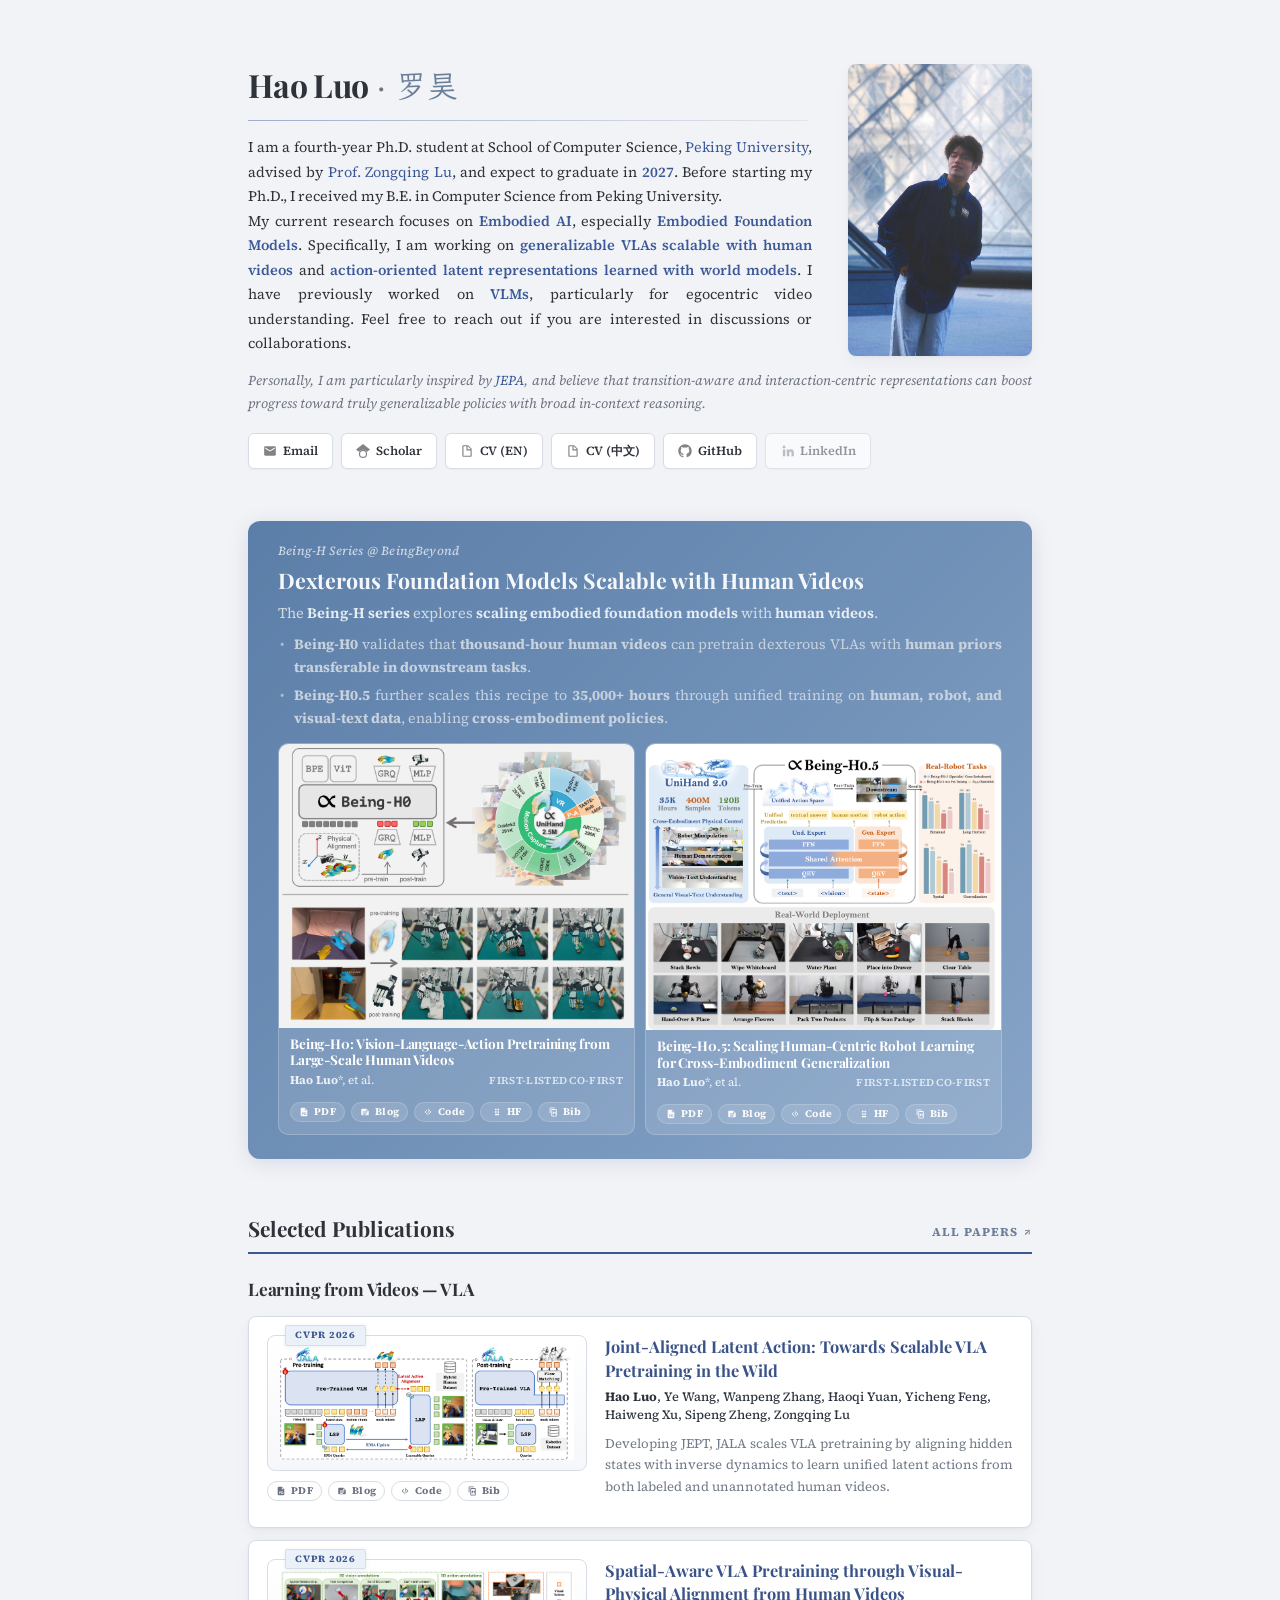
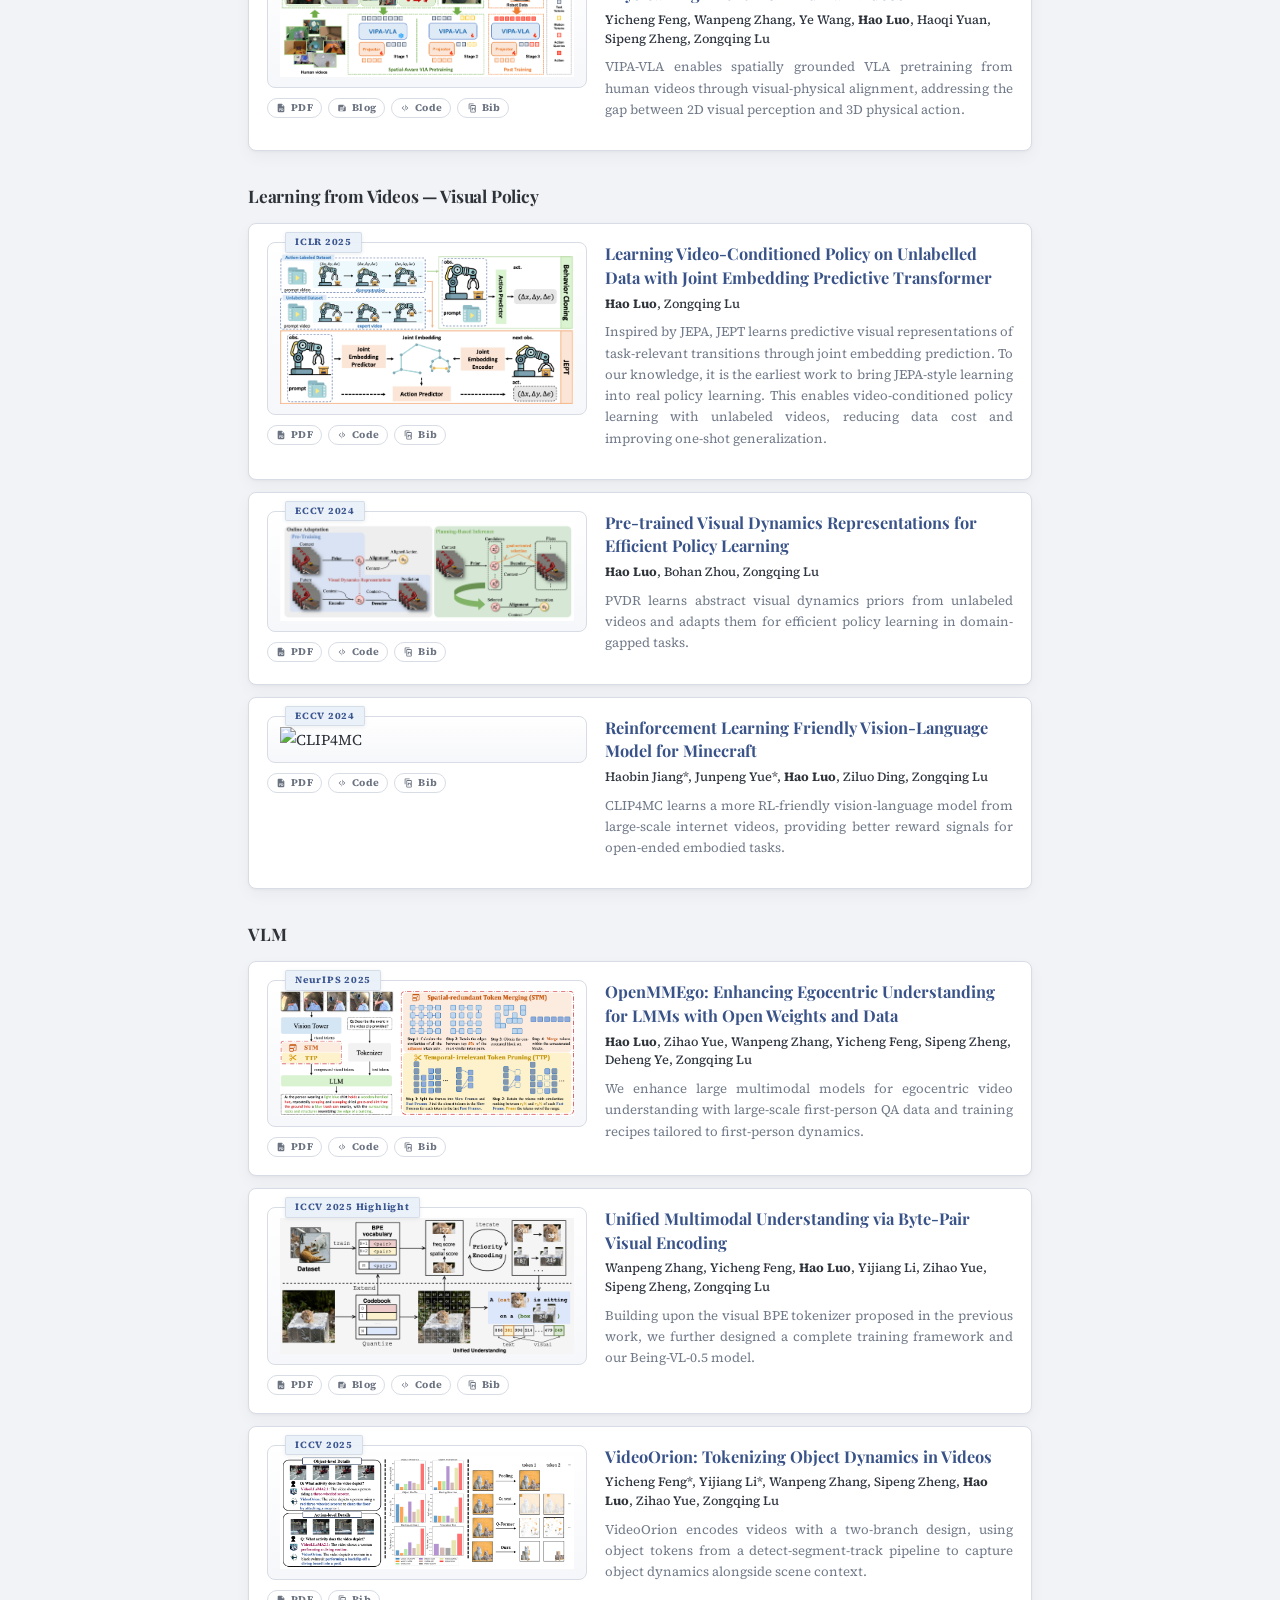
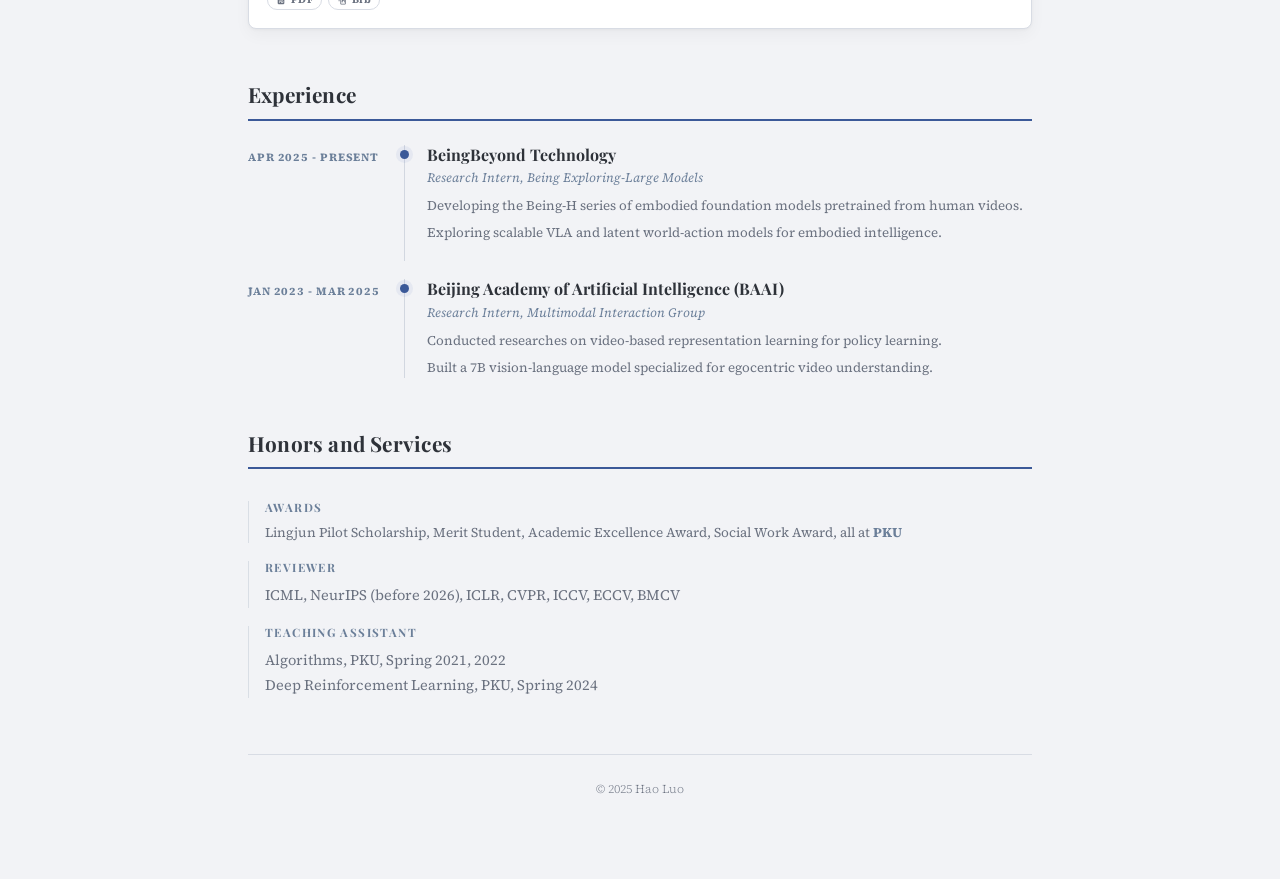
==== index.html @ 9b8d4522 "Update publication links and authorship" ====
<!DOCTYPE html>
<html lang="en">
<head>
  <meta charset="UTF-8">
  <meta name="viewport" content="width=device-width, initial-scale=1.0">
  <title>Hao Luo (罗昊)</title>
  <meta name="description" content="Hao Luo, Ph.D. student at Peking University. Research on VLA, world models, and embodied intelligence.">
  <link rel="icon" href="assets/favicon.svg" type="image/svg+xml">
  <link rel="preconnect" href="https://fonts.googleapis.com">
  <link rel="preconnect" href="https://fonts.gstatic.com" crossorigin>
  <link href="https://fonts.googleapis.com/css2?family=IBM+Plex+Sans:wght@500;600;700&family=LXGW+WenKai+TC:wght@400;700&family=Playfair+Display:ital,wght@0,400;0,600;0,700;1,400&family=Source+Serif+4:opsz,wght@8..60,400;8..60,500;8..60,600;8..60,700&display=swap" rel="stylesheet">
  <link rel="stylesheet" href="assets/style.css">
  <script src="assets/bibtex-manifest.js" defer></script>
  <script src="assets/site.js" defer></script>
</head>
<body>
<div class="container">

  <!-- ===== Profile ===== -->
  <header class="profile">
    <div class="profile-top">
      <div class="profile-info">
        <h1>Hao Luo <span class="name-divider">·</span> <span class="name-zh">罗昊</span></h1>
        <div class="profile-rule" aria-hidden="true"></div>
        <p class="profile-bio profile-bio--lead">
          I am a fourth-year Ph.D. student at School of Computer Science, 
          <a href="https://www.pku.edu.cn/">Peking University</a>, advised by
          <a href="https://z0ngqing.github.io/">Prof. Zongqing Lu</a>, and expect to graduate in <strong>2027</strong>.
          Before starting my Ph.D., I received my B.E. in Computer Science from Peking University.
        </p>
        <p class="profile-bio profile-bio--lead">
          My current research focuses on <strong>Embodied AI</strong>, especially <strong>Embodied Foundation Models</strong>.
          Specifically, I am working on <strong> generalizable VLAs scalable with human videos</strong> and 
          <strong>action-oriented latent representations learned with world models</strong>. 
          I have previously worked on <strong>VLMs</strong>, particularly for egocentric video understanding.
          Feel free to reach out if you are interested in discussions or collaborations.
        </p>
      </div>
      <div class="profile-photo-frame">
        <img class="profile-photo" src="assets/figs/photo.jpg" alt="Hao Luo">
      </div>
    </div>
    <p class="profile-bio profile-bio--secondary">
      <em>Personally, I am particularly inspired by <a href="https://openreview.net/pdf?id=BZ5a1r-kVsf" target="_blank" rel="noreferrer">JEPA</a>, and believe that transition-aware and interaction-centric representations can boost progress toward truly generalizable policies with broad in-context reasoning.</em>
    </p>
    <div class="profile-links">
      <a href="mailto:lh2000@pku.edu.cn">
        <svg xmlns="http://www.w3.org/2000/svg" viewBox="0 0 24 24"><path d="M20 4H4c-1.1 0-2 .9-2 2v12c0 1.1.9 2 2 2h16c1.1 0 2-.9 2-2V6c0-1.1-.9-2-2-2zm0 4-8 5-8-5V6l8 5 8-5v2z"/></svg>
        Email
      </a>
      <a href="https://scholar.google.com/citations?user=TwuNaTYAAAAJ&hl=en">
        <svg xmlns="http://www.w3.org/2000/svg" viewBox="0 0 24 24"><path d="M12 24a7 7 0 1 1 0-14 7 7 0 0 1 0 14zm0-12a5 5 0 1 0 0 10 5 5 0 0 0 0-10z"/><path d="M12 0 0 9.5l4.838 3.94A8 8 0 0 1 12 10a8 8 0 0 1 7.162 3.44L24 9.5z"/></svg>
        Scholar
      </a>
      <a href="assets/resume/cv-en.pdf" target="_blank" rel="noreferrer">
        <svg xmlns="http://www.w3.org/2000/svg" viewBox="0 0 24 24"><path d="M14 2H6c-1.1 0-2 .9-2 2v16c0 1.1.9 2 2 2h12c1.1 0 2-.9 2-2V8l-6-6zm-1 7V3.5L18.5 9H13zM6 20V4h5v7h7v9H6z"/></svg>
        CV (EN)
      </a>
      <a href="assets/resume/cv-zh.pdf" target="_blank" rel="noreferrer">
        <svg xmlns="http://www.w3.org/2000/svg" viewBox="0 0 24 24"><path d="M14 2H6c-1.1 0-2 .9-2 2v16c0 1.1.9 2 2 2h12c1.1 0 2-.9 2-2V8l-6-6zm-1 7V3.5L18.5 9H13zM6 20V4h5v7h7v9H6z"/></svg>
        CV (中文)
      </a>
      <a href="https://github.com/Lightet" target="_blank" rel="noreferrer">
        <svg xmlns="http://www.w3.org/2000/svg" viewBox="0 0 24 24"><path d="M12 .5C5.65.5.5 5.65.5 12A11.5 11.5 0 0 0 8.36 22.9c.58.11.79-.25.79-.56v-2.18c-3.2.7-3.88-1.36-3.88-1.36-.52-1.33-1.28-1.68-1.28-1.68-1.05-.72.08-.71.08-.71 1.15.08 1.76 1.19 1.76 1.19 1.03 1.75 2.69 1.25 3.35.95.1-.74.4-1.25.72-1.54-2.55-.29-5.24-1.27-5.24-5.67 0-1.25.45-2.28 1.18-3.08-.12-.29-.51-1.46.11-3.04 0 0 .97-.31 3.19 1.18A11.1 11.1 0 0 1 12 5.98c.98 0 1.97.13 2.89.38 2.22-1.49 3.19-1.18 3.19-1.18.62 1.58.23 2.75.11 3.04.73.8 1.18 1.83 1.18 3.08 0 4.41-2.69 5.38-5.26 5.66.41.35.78 1.04.78 2.1v3.11c0 .31.21.67.8.56A11.5 11.5 0 0 0 23.5 12C23.5 5.65 18.35.5 12 .5Z"/></svg>
        GitHub
      </a>
      <span class="profile-link-placeholder" aria-disabled="true">
        <svg xmlns="http://www.w3.org/2000/svg" viewBox="0 0 24 24"><path d="M6.94 7.5A2.44 2.44 0 0 1 4.5 5.06 2.44 2.44 0 0 1 6.94 2.62a2.44 2.44 0 0 1 2.43 2.44A2.44 2.44 0 0 1 6.94 7.5M4.94 9.38h4V21h-4zm6.31 0h3.83v1.59h.05c.53-1 1.84-2.05 3.79-2.05 4.05 0 4.8 2.67 4.8 6.14V21h-4v-5.23c0-1.25-.02-2.86-1.74-2.86-1.74 0-2 1.36-2 2.77V21h-4z"/></svg>
        LinkedIn
      </span>
    </div>
  </header>

  <!-- ===== Being-H Series — Hero Banner ===== -->
  <section class="hero-banner">
    <span class="hero-label">Being-H Series @ <a class="hero-label-link" href="https://research.beingbeyond.com/" target="_blank" rel="noreferrer">BeingBeyond</a></span>
    <h2 class="hero-title">Dexterous Foundation Models Scalable with Human Videos</h2>
    <div class="hero-summary-block">
      <p class="hero-summary">
        The <strong>Being-H series</strong> explores <strong>scaling embodied foundation models</strong> with <strong>human videos</strong>.
      </p>
      <ul class="hero-summary-list">
        <li class="hero-summary-item"><strong>Being-H0</strong> validates that <strong>thousand-hour human videos</strong> can pretrain dexterous VLAs with <strong>human priors transferable in downstream tasks</strong>.</li>
        <li class="hero-summary-item"><strong>Being-H0.5</strong> further scales this recipe to <strong>35,000+ hours</strong> through unified training on <strong>human, robot, and visual-text data</strong>, enabling <strong>cross-embodiment policies</strong>.</li>
      </ul>
    </div>
    <div class="hero-papers">
      <article class="hero-paper">
        <img class="hero-paper-img" src="assets/figs/Being-H0.png" alt="Being-H0">
        <div class="hero-paper-body">
          <p class="hero-paper-name">Being-H0: Vision-Language-Action Pretraining from Large-Scale Human Videos</p>
          <div class="hero-paper-line">
            <p class="hero-paper-authors"><strong class="me">Hao Luo</strong>*, et al.</p>
            <p class="hero-paper-meta">First-Listed Co-First</p>
          </div>
        </div>
        <div class="paper-resource-row">
          <a class="paper-resource" href="https://arxiv.org/pdf/2507.15597" target="_blank" rel="noreferrer">PDF</a>
          <a class="paper-resource" href="https://research.beingbeyond.com/being-h0" target="_blank" rel="noreferrer">Blog</a>
          <a class="paper-resource" href="https://github.com/BeingBeyond/Being-H0" target="_blank" rel="noreferrer">Code</a>
          <a class="paper-resource" href="https://huggingface.co/collections/BeingBeyond/being-h0" target="_blank" rel="noreferrer">HF</a>
          <button class="paper-resource paper-resource--copy" type="button" data-bibtex-file="assets/bibtex/being-h0.bib">Bib</button>
        </div>
      </article>
      <article class="hero-paper">
        <img class="hero-paper-img" src="assets/figs/Being-H0_5.png" alt="Being-H0.5">
        <div class="hero-paper-body">
          <p class="hero-paper-name">Being-H0.5: Scaling Human-Centric Robot Learning for Cross-Embodiment Generalization</p>
          <div class="hero-paper-line">
            <p class="hero-paper-authors"><strong class="me">Hao Luo</strong>*, et al.</p>
            <p class="hero-paper-meta">First-Listed Co-First</p>
          </div>
        </div>
        <div class="paper-resource-row">
          <a class="paper-resource" href="https://arxiv.org/pdf/2601.12993" target="_blank" rel="noreferrer">PDF</a>
          <a class="paper-resource" href="https://research.beingbeyond.com/being-h05" target="_blank" rel="noreferrer">Blog</a>
          <a class="paper-resource" href="https://github.com/BeingBeyond/Being-H" target="_blank" rel="noreferrer">Code</a>
          <a class="paper-resource" href="https://huggingface.co/collections/BeingBeyond/being-h05" target="_blank" rel="noreferrer">HF</a>
          <button class="paper-resource paper-resource--copy" type="button" data-bibtex-file="assets/bibtex/being-h0-5.bib">Bib</button>
        </div>
      </article>
    </div>
  </section>

  <!-- ===== Selected Publications ===== -->
  <section id="selected-works">
    <div class="section-head">
      <h2 class="section-title">Selected Publications</h2>
      <a class="section-link" href="all-works.html">All Papers</a>
    </div>

    <div class="works-theme">
      <p class="works-theme-label">Learning from Videos &mdash; VLA</p>
      <div class="paper-stack">
          <article class="paper-card">
            <div class="paper-card-media">
              <span class="pub-venue highlight">CVPR 2026</span>
              <img class="paper-card-thumb" src="assets/figs/JALA.png" alt="JALA">
        <div class="paper-resource-row">
          <a class="paper-resource" href="https://arxiv.org/pdf/2602.21736" target="_blank" rel="noreferrer">PDF</a>
          <a class="paper-resource" href="https://research.beingbeyond.com/jala" target="_blank" rel="noreferrer">Blog</a>
          <a class="paper-resource" href="https://github.com/BeingBeyond/JALA" target="_blank" rel="noreferrer">Code</a>
          <button class="paper-resource paper-resource--copy" type="button" data-bibtex-file="assets/bibtex/jala.bib">Bib</button>
        </div>
      </div>
      <div class="paper-card-body">
        <p class="work-title">Joint-Aligned Latent Action: Towards Scalable VLA Pretraining in the Wild</p>
              <p class="work-authors"><strong class="me">Hao Luo</strong>, Ye Wang, Wanpeng Zhang, Haoqi Yuan, Yicheng Feng, Haiweng Xu, Sipeng Zheng, Zongqing Lu</p>
              <div class="work-desc">
                Developing JEPT, JALA scales VLA pretraining by aligning hidden states with inverse dynamics to learn unified latent actions from both labeled and unannotated human videos.
              </div>
            </div>
          </article>
          <article class="paper-card">
            <div class="paper-card-media">
              <span class="pub-venue highlight">CVPR 2026</span>
              <img class="paper-card-thumb" src="assets/figs/VIPA.png" alt="Spatial-Aware VLA">
              <div class="paper-resource-row">
                <a class="paper-resource" href="https://arxiv.org/pdf/2512.13080" target="_blank" rel="noreferrer">PDF</a>
                <a class="paper-resource" href="https://research.beingbeyond.com/vipa-vla" target="_blank" rel="noreferrer">Blog</a>
                <a class="paper-resource" href="https://github.com/BeingBeyond/VIPA-VLA" target="_blank" rel="noreferrer">Code</a>
                <button class="paper-resource paper-resource--copy" type="button" data-bibtex-file="assets/bibtex/spatial-aware-vla.bib">Bib</button>
              </div>
            </div>
            <div class="paper-card-body">
              <p class="work-title">Spatial-Aware VLA Pretraining through Visual-Physical Alignment from Human Videos</p>
              <p class="work-authors">Yicheng Feng, Wanpeng Zhang, Ye Wang, <strong class="me">Hao Luo</strong>, Haoqi Yuan, Sipeng Zheng, Zongqing Lu</p>
              <div class="work-desc">
                VIPA-VLA enables spatially grounded VLA pretraining from human videos through visual-physical alignment, addressing the gap between 2D visual perception and 3D physical action.
              </div>
            </div>
          </article>
      </div>
    </div>

    <div class="works-theme">
      <p class="works-theme-label">Learning from Videos &mdash; Visual Policy</p>
      <div class="paper-stack">
          <article class="paper-card">
            <div class="paper-card-media">
              <span class="pub-venue highlight">ICLR 2025</span>
              <img class="paper-card-thumb" src="assets/figs/JEPT.png" alt="JEPT">
              <div class="paper-resource-row">
                <a class="paper-resource" href="https://openreview.net/pdf?id=TqM0hifngW" target="_blank" rel="noreferrer">PDF</a>
                <a class="paper-resource" href="https://github.com/Lightet/JEPT_pub" target="_blank" rel="noreferrer">Code</a>
                <button class="paper-resource paper-resource--copy" type="button" data-bibtex-file="assets/bibtex/jept.bib">Bib</button>
              </div>
            </div>
            <div class="paper-card-body">
              <p class="work-title">Learning Video-Conditioned Policy on Unlabelled Data with Joint Embedding Predictive Transformer</p>
              <p class="work-authors"><strong class="me">Hao Luo</strong>, Zongqing Lu</p>
              <div class="work-desc">
                Inspired by JEPA, JEPT learns predictive visual representations of task-relevant transitions through joint embedding prediction. 
                To our knowledge, it is the earliest work to bring JEPA-style learning into real policy learning. 
                This enables video-conditioned policy learning with unlabeled videos, reducing data cost and improving one-shot generalization.
              </div>
            </div>
          </article>
          <article class="paper-card">
            <div class="paper-card-media">
              <span class="pub-venue highlight">ECCV 2024</span>
              <img class="paper-card-thumb" src="assets/figs/PVDR.png" alt="PVDR">
              <div class="paper-resource-row">
                <a class="paper-resource" href="https://arxiv.org/pdf/2411.03169" target="_blank" rel="noreferrer">PDF</a>
                <a class="paper-resource" href="https://github.com/Lightet/PVDR_pub" target="_blank" rel="noreferrer">Code</a>
                <button class="paper-resource paper-resource--copy" type="button" data-bibtex-file="assets/bibtex/pvdr.bib">Bib</button>
              </div>
            </div>
            <div class="paper-card-body">
              <p class="work-title">Pre-trained Visual Dynamics Representations for Efficient Policy Learning</p>
              <p class="work-authors"><strong class="me">Hao Luo</strong>, Bohan Zhou, Zongqing Lu</p>
              <div class="work-desc">
                PVDR learns abstract visual dynamics priors from unlabeled videos and adapts them for efficient policy learning in domain-gapped tasks.
              </div>
            </div>
          </article>
          <article class="paper-card">
            <div class="paper-card-media">
              <span class="pub-venue highlight">ECCV 2024</span>
              <img class="paper-card-thumb" src="assets/figs/CLIP4MC.png" alt="CLIP4MC">
              <div class="paper-resource-row">
                <a class="paper-resource" href="https://arxiv.org/pdf/2303.10571" target="_blank" rel="noreferrer">PDF</a>
                <a class="paper-resource" href="https://github.com/PKU-RL/CLIP4MC" target="_blank" rel="noreferrer">Code</a>
                <button class="paper-resource paper-resource--copy" type="button" data-bibtex-file="assets/bibtex/rlvlm-minecraft.bib">Bib</button>
              </div>
            </div>
            <div class="paper-card-body">
              <p class="work-title">Reinforcement Learning Friendly Vision-Language Model for Minecraft</p>
              <p class="work-authors">Haobin Jiang*, Junpeng Yue*, <strong class="me">Hao Luo</strong>, Ziluo Ding, Zongqing Lu</p>
              <div class="work-desc">
                CLIP4MC learns a more RL-friendly vision-language model from large-scale internet videos, providing better reward signals for open-ended embodied tasks.
              </div>
            </div>
          </article>
      </div>
    </div>

    <div class="works-theme">
      <p class="works-theme-label">VLM</p>
      <div class="paper-stack">
        <article class="paper-card">
          <div class="paper-card-media">
              <span class="pub-venue highlight">NeurIPS 2025</span>
            <img class="paper-card-thumb" src="assets/figs/MMEgo.png" alt="OpenMMEgo">
            <div class="paper-resource-row">
              <a class="paper-resource" href="https://openreview.net/pdf/eec59f3e818da381fbb593337a54e34c52082772.pdf" target="_blank" rel="noreferrer">PDF</a>
              <a class="paper-resource" href="https://github.com/BeingBeyond/OpenMMEgo" target="_blank" rel="noreferrer">Code</a>
              <button class="paper-resource paper-resource--copy" type="button" data-bibtex-file="assets/bibtex/openmmego.bib">Bib</button>
            </div>
          </div>
          <div class="paper-card-body">
            <p class="work-title">OpenMMEgo: Enhancing Egocentric Understanding for LMMs with Open Weights and Data</p>
            <p class="work-authors"><strong class="me">Hao Luo</strong>, Zihao Yue, Wanpeng Zhang, Yicheng Feng, Sipeng Zheng, Deheng Ye, Zongqing Lu</p>
            <div class="work-desc">
              We enhance large multimodal models for egocentric video understanding with large-scale first-person QA data and training recipes tailored to first-person dynamics.
            </div>
          </div>
        </article>
        <article class="paper-card">
          <div class="paper-card-media">
              <span class="pub-venue highlight">ICCV 2025 Highlight</span>
            <img class="paper-card-thumb" src="assets/figs/Being-VL0_5.png" alt="Being-VL0.5">
            <div class="paper-resource-row">
              <a class="paper-resource" href="https://openaccess.thecvf.com/content/ICCV2025/papers/Zhang_Unified_Multimodal_Understanding_via_Byte-Pair_Visual_Encoding_ICCV_2025_paper.pdf" target="_blank" rel="noreferrer">PDF</a>
              <a class="paper-resource" href="https://beingbeyond.github.io/Being-VL-0.5/" target="_blank" rel="noreferrer">Blog</a>
              <a class="paper-resource" href="https://github.com/beingbeyond/Being-VL-0.5" target="_blank" rel="noreferrer">Code</a>
              <button class="paper-resource paper-resource--copy" type="button" data-bibtex-file="assets/bibtex/byte-pair-visual-encoding.bib">Bib</button>
            </div>
          </div>
          <div class="paper-card-body">
            <p class="work-title">Unified Multimodal Understanding via Byte-Pair Visual Encoding</p>
            <p class="work-authors">Wanpeng Zhang, Yicheng Feng, <strong class="me">Hao Luo</strong>, Yijiang Li, Zihao Yue, Sipeng Zheng, Zongqing Lu</p>
            <div class="work-desc">
              Building upon the visual BPE tokenizer proposed in the previous work, we further designed a complete training framework and our Being-VL-0.5 model.
            </div>
          </div>
        </article>
        <article class="paper-card">
          <div class="paper-card-media">
              <span class="pub-venue highlight">ICCV 2025</span>
            <img class="paper-card-thumb" src="assets/figs/VideoOrion.png" alt="VideoOrion">
            <div class="paper-resource-row">
              <a class="paper-resource" href="https://openaccess.thecvf.com/content/ICCV2025/papers/Feng_VideoOrion_Tokenizing_Object_Dynamics_in_Videos_ICCV_2025_paper.pdf" target="_blank" rel="noreferrer">PDF</a>
              <button class="paper-resource paper-resource--copy" type="button" data-bibtex-file="assets/bibtex/videoorion.bib">Bib</button>
            </div>
          </div>
          <div class="paper-card-body">
            <p class="work-title">VideoOrion: Tokenizing Object Dynamics in Videos</p>
            <p class="work-authors">Yicheng Feng*, Yijiang Li*, Wanpeng Zhang, Sipeng Zheng, <strong class="me">Hao Luo</strong>, Zihao Yue, Zongqing Lu</p>
            <div class="work-desc">
              VideoOrion encodes videos with a two-branch design, using object tokens from a detect-segment-track pipeline to capture object dynamics alongside scene context.
            </div>
          </div>
        </article>
      </div>
    </div>

    
  </section>

  <!-- ===== Experience ===== -->
  <section id="experience">
    <h2 class="section-title">Experience</h2>
    <div class="experience-list">
      <article class="experience-item">
        <div class="experience-date">Apr 2025 - Present</div>
        <div class="experience-body">
          <div class="experience-head">
            <h3>BeingBeyond Technology</h3>
            <p class="exp-role">Research Intern, Being Exploring-Large Models</p>
          </div>
          <p class="exp-desc">Developing the Being-H series of embodied foundation models pretrained from human videos.</p>
          <p class="exp-desc">Exploring scalable VLA and latent world-action models for embodied intelligence.</p>
        </div>
      </article>
      <article class="experience-item">
        <div class="experience-date">Jan 2023 - Mar 2025</div>
        <div class="experience-body">
          <div class="experience-head">
            <h3>Beijing Academy of Artificial Intelligence (BAAI)</h3>
            <p class="exp-role">Research Intern, Multimodal Interaction Group</p>
          </div>
          <p class="exp-desc">Conducted researches on video-based representation learning for policy learning.</p>
          <p class="exp-desc">Built a 7B vision-language model specialized for egocentric video understanding.</p>
        </div>
      </article>
    </div>
  </section>

  <!-- ===== Honors & Services ===== -->
  <section id="honors">
    <h2 class="section-title">Honors and Services</h2>
    <div class="closing-stack">
      <article class="closing-section">
        <h3 class="closing-heading">Awards</h3>
        <div class="closing-compare">
          <div class="closing-option closing-option--single">
            <p class="closing-body">Lingjun Pilot Scholarship, Merit Student, Academic Excellence Award, Social Work Award, all at <span class="closing-affiliation">PKU</span></p>
          </div>
        </div>
      </article>
      <article class="closing-section">
        <h3 class="closing-heading">Reviewer</h3>
        <p class="closing-body closing-body--wide">ICML, NeurIPS (before 2026), ICLR, CVPR, ICCV, ECCV, BMCV</p>
      </article>
      <article class="closing-section">
        <h3 class="closing-heading">Teaching Assistant</h3>
        <p class="closing-body">Algorithms, PKU, Spring 2021, 2022<br>Deep Reinforcement Learning, PKU, Spring 2024</p>
      </article>
    </div>
  </section>

  <footer class="footer">&copy; 2025 Hao Luo </footer>

</div>
</body>
</html>
---- assets/style.css ----
/* ===== Reset & Variables ===== */
*, *::before, *::after { margin: 0; padding: 0; box-sizing: border-box; }

:root {
  --bg: #f2f3f6;
  --surface: #e8eaef;
  --text: #2e3239;
  --text-secondary: #6b7280;
  --accent: #3b5998;
  --accent-light: #4a6baf;
  --accent-muted: #6b7f99;
  --highlight: #a3b0c0;
  --border: #d8dce4;
  --card-bg: #ffffff;
  --card-shadow: 0 1px 3px rgba(0,0,0,.04), 0 6px 16px rgba(0,0,0,.04);
  --card-shadow-hover: 0 4px 12px rgba(0,0,0,.07), 0 12px 28px rgba(0,0,0,.06);
  --venue-bg: #e8ebf0;
  --venue-text: #4a5568;
  --max-w: 840px;
  --radius: 8px;
}

html { scroll-behavior: smooth; }

body {
  font-family: 'Source Serif 4', Georgia, serif;
  color: var(--text);
  background: var(--bg);
  line-height: 1.7;
  font-size: 15px;
  -webkit-font-smoothing: antialiased;
}

a { color: var(--accent); text-decoration: none; transition: color .2s; }
a:hover { color: var(--accent-light); }

h1, h2, h3 { font-family: 'Playfair Display', Georgia, serif; font-weight: 700; line-height: 1.3; }

::selection { background: var(--accent); color: #fff; }

/* ===== Layout ===== */
.container {
  max-width: var(--max-w);
  margin: 0 auto;
  padding: 64px 28px 80px;
}

/* ===== Header / Profile ===== */
.profile {
  display: grid;
  gap: 16px;
  align-items: start;
  margin-bottom: 52px;
}

.profile-top {
  display: grid;
  grid-template-columns: minmax(0, 1fr) clamp(156px, 19vw, 184px);
  column-gap: 36px;
  align-items: stretch;
}

.profile-photo-frame {
  position: relative;
  width: 100%;
  min-height: 0;
  justify-self: end;
  align-self: stretch;
  border-radius: var(--radius);
  overflow: hidden;
  box-shadow: var(--card-shadow);
  background: color-mix(in srgb, var(--surface) 85%, white);
}

.profile-photo {
  position: absolute;
  inset: 0;
  width: 100%;
  height: 100%;
  object-fit: cover;
  display: block;
}

.profile-info {
  min-width: 0;
  display: grid;
  align-content: start;
}

.profile-info h1 {
  font-size: 2rem;
  color: var(--text);
  margin-bottom: 2px;
  letter-spacing: -.02em;
}

.profile-info .name-zh {
  font-family: 'LXGW WenKai TC', serif;
  font-size: .96em;
  font-weight: 400;
  color: var(--accent-muted);
  letter-spacing: 0;
  vertical-align: .02em;
}

.profile-info .name-divider {
  color: var(--text-secondary);
  margin: 0 .14em 0 .08em;
  font-weight: 400;
}

.profile-rule {
  width: min(100%, 560px);
  height: 1px;
  margin: 12px 0 14px;
  background: linear-gradient(90deg, rgba(59, 89, 152, .45), rgba(107, 127, 153, .12));
}

.profile-bio {
  font-size: .9rem;
  line-height: 1.7;
  color: var(--text);
  margin: 0;
  max-width: 68ch;
}

.profile-bio strong { color: var(--accent); font-weight: 600; }

.profile-bio--lead {
  max-width: none;
}

.profile-bio--vision {
  color: color-mix(in srgb, var(--text) 90%, var(--text-secondary));
  max-width: none;
  width: 100%;
}

.profile-bio--secondary {
  color: var(--text-secondary);
  font-size: .85rem;
  max-width: none;
  width: 100%;
  margin-top: -2px;
  line-height: 1.68;
}

.profile-bio--secondary em {
  font-style: italic;
}

.profile-links {
  display: flex;
  flex-wrap: wrap;
  gap: 8px;
  margin-top: 2px;
}

.profile-links a,
.profile-link-placeholder {
  display: inline-flex;
  align-items: center;
  gap: 6px;
  padding: 6px 14px;
  background: var(--card-bg);
  border: 1px solid var(--border);
  border-radius: 6px;
  font-size: .78rem;
  font-weight: 600;
  color: var(--text);
  box-shadow: 0 1px 2px rgba(0,0,0,.04);
  transition: all .2s;
}

.profile-links a:hover {
  border-color: var(--accent);
  color: var(--accent);
  box-shadow: 0 2px 8px rgba(59,89,152,.12);
}

.profile-links a svg,
.profile-link-placeholder svg {
  width: 14px; height: 14px;
  fill: currentColor; opacity: .6;
}

.profile-link-placeholder {
  color: var(--text-secondary);
  background: color-mix(in srgb, var(--card-bg) 92%, var(--surface));
  cursor: default;
  opacity: .72;
}

@media (min-width: 701px) {
  .profile-bio,
  .work-desc,
  .exp-desc,
  .closing-body:not(.closing-body--wide) {
    text-align: justify;
    text-align-last: left;
    text-justify: inter-word;
    hyphens: auto;
  }
}

/* ===== Section Titles ===== */
section { margin-bottom: 52px; }

.section-title {
  font-size: 1.3rem;
  color: var(--text);
  margin-bottom: 24px;
  padding-bottom: 10px;
  border-bottom: 2px solid var(--accent);
  letter-spacing: .01em;
}

.section-head {
  display: flex;
  align-items: flex-end;
  justify-content: space-between;
  gap: 18px;
  margin-bottom: 24px;
  padding-bottom: 10px;
  border-bottom: 2px solid var(--accent);
}

.section-head .section-title {
  flex: 1;
  margin-bottom: 0;
  padding-bottom: 0;
  border-bottom: 0;
}

.section-link,
.page-back {
  display: inline-flex;
  align-items: center;
  gap: 6px;
  white-space: nowrap;
  font-size: .76rem;
  font-weight: 700;
  letter-spacing: .08em;
  text-transform: uppercase;
  color: var(--accent-muted);
}

.section-link::after {
  content: "↗";
  font-size: .8em;
}

.page-back::before {
  content: "←";
  font-size: .8em;
}

/* ===== Being-H Hero Banner ===== */
.hero-banner {
  background: linear-gradient(135deg, #5b7ea8 0%, #7494ba 60%, #88a5c8 100%);
  color: #fff;
  border-radius: 12px;
  padding: 16px 30px 24px;
  margin-bottom: 56px;
  box-shadow: 0 4px 20px rgba(59,89,152,.15);
}

.hero-label {
  display: inline-block;
  font-family: 'Source Serif 4', Georgia, serif;
  font-size: .78rem;
  font-style: italic;
  font-weight: 500;
  letter-spacing: .015em;
  color: #cfd9e4;
  margin-bottom: 7px;
}

.hero-label-link {
  color: inherit;
  text-decoration: none;
}

.hero-label-link:hover {
  text-decoration: underline;
  text-underline-offset: .14em;
}

.hero-title {
  font-family: 'Playfair Display', Georgia, serif;
  font-size: 1.34rem;
  font-weight: 700;
  line-height: 1.12;
  max-width: none;
  white-space: nowrap;
  margin-bottom: 10px;
  color: #f4f7fb;
}

.hero-summary-block {
  margin-bottom: 14px;
}

.hero-summary {
  max-width: none;
  margin: 0;
  font-size: .91rem;
  line-height: 1.6;
  color: #d1dbe6;
  text-align: justify;
  text-align-last: left;
  text-justify: inter-word;
  hyphens: auto;
  text-wrap: pretty;
}

.hero-summary-list {
  margin: 8px 0 0;
  padding: 0 0 0 16px;
  list-style: none;
  display: grid;
  gap: 6px;
}

.hero-summary-item {
  position: relative;
  margin: 0;
  font-size: .89rem;
  line-height: 1.58;
  color: #c7d2de;
  text-align: justify;
  text-align-last: left;
  text-justify: inter-word;
  hyphens: auto;
  text-wrap: pretty;
}

.hero-summary-item::before {
  content: "•";
  position: absolute;
  left: -14px;
  top: 0;
  color: #afbcc9;
}

.hero-summary strong {
  color: #e6edf4;
  font-weight: 650;
}

.hero-papers {
  display: flex;
  gap: 10px;
}

.hero-paper {
  display: flex;
  flex-direction: column;
  background: rgba(255,255,255,.12);
  border: 1px solid rgba(255,255,255,.2);
  border-radius: 10px;
  text-decoration: none;
  color: #fff;
  flex: 1;
  overflow: hidden;
  transition: background .25s, transform .25s;
}

.hero-paper:hover {
  background: rgba(255,255,255,.22);
  color: #fff;
  transform: translateY(-2px);
}

.hero-paper-img {
  width: 100%;
  height: auto;
  display: block;
  background: rgba(255,255,255,.08);
}

.hero-paper-body {
  display: flex;
  flex-direction: column;
  gap: 4px;
  padding: 7px 11px 12px;
}

.hero-paper-name {
  font-family: 'Playfair Display', Georgia, serif;
  font-size: .84rem;
  font-weight: 700;
  line-height: 1.22;
  letter-spacing: -.01em;
  text-wrap: pretty;
}

.hero-paper-line {
  display: flex;
  align-items: baseline;
  justify-content: space-between;
  gap: 12px;
}

.hero-paper-authors {
  font-size: .72rem;
  line-height: 1.3;
  color: rgba(255,255,255,.86);
  white-space: nowrap;
}

.hero-paper-meta {
  font-size: .66rem;
  font-weight: 600;
  letter-spacing: .03em;
  text-transform: uppercase;
  opacity: .74;
  white-space: nowrap;
  text-align: right;
}

/* ===== Selected Works ===== */
.works-theme + .works-theme {
  margin-top: 34px;
}

.works-theme--minor {
  margin-top: 30px;
}

.works-theme--minor > .works-theme-label {
  font-family: 'Source Serif 4', Georgia, serif;
  font-size: .74rem;
  font-weight: 700;
  line-height: 1.3;
  letter-spacing: .14em;
  text-transform: uppercase;
  color: var(--accent-muted);
  margin-bottom: 12px;
}

.works-theme-label {
  font-family: 'Playfair Display', Georgia, serif;
  font-size: 1.08rem;
  font-weight: 700;
  line-height: 1.28;
  letter-spacing: -.01em;
  color: var(--text);
  margin-bottom: 16px;
}

.works-subgroup + .works-subgroup {
  margin-top: 24px;
}

.works-subgroup-title {
  font-family: 'Source Serif 4', Georgia, serif;
  font-size: .74rem;
  font-weight: 700;
  line-height: 1.3;
  letter-spacing: .14em;
  text-transform: uppercase;
  color: var(--accent-muted);
  margin-bottom: 10px;
}

.works-stack {
  display: grid;
  gap: 20px;
}

.works-stack .work-card {
  margin-bottom: 0;
}

.works-subgroup .pub-grid,
.works-theme > .pub-grid {
  margin-top: 14px;
}

.works-subgroup .paper-stack,
.works-theme > .paper-stack {
  margin-top: 14px;
}

.work-card {
  display: grid;
  grid-template-columns: 320px minmax(0, 1fr);
  align-items: start;
  gap: 22px;
  background: var(--card-bg);
  border: 1px solid var(--border);
  border-radius: var(--radius);
  overflow: hidden;
  text-decoration: none;
  color: inherit;
  margin-bottom: 20px;
  padding: 18px 22px;
  box-shadow: var(--card-shadow);
  transition: border-color .25s, box-shadow .25s, transform .25s;
}

.work-card:hover {
  border-color: var(--accent-muted);
  box-shadow: var(--card-shadow-hover);
  transform: translateY(-2px);
  color: inherit;
}

.work-media {
  display: flex;
  align-items: center;
  justify-content: center;
  width: 320px;
  padding: 10px 12px;
  background: linear-gradient(180deg, #ffffff, #f6f7fa);
  border: 1px solid var(--border);
  border-radius: 8px;
  justify-self: start;
  align-self: start;
}

.work-banner {
  width: 100%;
  height: auto;
  min-height: 0;
  background: transparent;
  position: relative;
  display: block;
  border-radius: 0;
  box-shadow: none;
}

.work-banner--placeholder {
  display: flex;
  align-items: center;
  justify-content: center;
  min-height: 132px;
  width: 100%;
  color: var(--text-secondary);
  background:
    radial-gradient(circle at top left, rgba(107,127,153,.14), transparent 58%),
    transparent;
}

.work-banner--placeholder::after {
  content: attr(data-label);
  position: static;
  font-size: .78rem;
  font-weight: 700;
  letter-spacing: 1.2px;
  color: var(--text-secondary);
  opacity: .62;
}

.work-info {
  display: flex;
  flex-direction: column;
  justify-content: center;
  min-width: 0;
  padding: 0;
}

.work-title {
  font-family: 'Playfair Display', Georgia, serif;
  font-weight: 700;
  font-size: 1.02rem;
  color: color-mix(in srgb, var(--accent) 84%, var(--text) 16%);
  line-height: 1.45;
  margin-bottom: 5px;
  text-wrap: pretty;
}

.work-authors {
  font-family: 'Source Serif 4', Georgia, serif;
  font-size: .79rem;
  font-weight: 500;
  color: #303640;
  line-height: 1.48;
  letter-spacing: 0;
  margin-bottom: 8px;
  text-wrap: pretty;
}

.work-authors:empty {
  display: none;
}

.work-authors .me {
  font-weight: 700;
  color: var(--text);
}

.work-desc {
  font-size: .82rem;
  color: #727b89;
  line-height: 1.62;
  margin-bottom: 12px;
  max-width: none;
  text-wrap: pretty;
}

.work-desc--placeholder {
  display: grid;
  gap: 8px;
  margin-bottom: 14px;
}

.work-desc--placeholder span {
  display: block;
  height: 10px;
  border-radius: 999px;
  background: linear-gradient(90deg, rgba(107,114,128,.18), rgba(107,114,128,.08));
}

.work-desc--placeholder span:first-child {
  width: 92%;
}

.work-desc--placeholder span:last-child {
  width: 66%;
}

.work-info .pub-venue {
  align-self: flex-start;
}

.paper-stack {
  display: grid;
  gap: 12px;
}

.paper-resource-row {
  display: flex;
  flex-wrap: wrap;
  gap: 6px;
  width: 100%;
}

.paper-resource {
  display: inline-flex;
  align-items: center;
  justify-content: center;
  gap: 5px;
  min-width: 52px;
  padding: 4px 8px;
  border: 1px solid var(--border);
  border-radius: 999px;
  background: #fff;
  color: var(--text-secondary);
  font-size: .63rem;
  font-weight: 700;
  letter-spacing: .03em;
  line-height: 1;
  font-family: inherit;
  cursor: pointer;
  appearance: none;
  -webkit-appearance: none;
  transition: border-color .2s ease, color .2s ease, background .2s ease;
}

.paper-resource::before {
  content: "";
  width: 10px;
  height: 10px;
  flex: 0 0 10px;
  background-color: currentColor;
  mask-repeat: no-repeat;
  mask-position: center;
  mask-size: contain;
  -webkit-mask-repeat: no-repeat;
  -webkit-mask-position: center;
  -webkit-mask-size: contain;
}

.paper-resource[data-kind="pdf"]::before {
  mask-image: url("data:image/svg+xml,%3Csvg xmlns='http://www.w3.org/2000/svg' viewBox='0 0 24 24'%3E%3Cpath d='M14 2H6a2 2 0 0 0-2 2v16a2 2 0 0 0 2 2h12a2 2 0 0 0 2-2V8zm0 1.5L18.5 8H14zM8 13.25h2.35a1.9 1.9 0 0 1 0 3.8H9.2V19H8zm1.2 1v1.8h1.05a.9.9 0 0 0 0-1.8zm3.45-1h1.95a2.88 2.88 0 1 1 0 5.75h-1.95zm1.2 1v3.75h.63a1.88 1.88 0 1 0 0-3.75z'/%3E%3C/svg%3E");
  -webkit-mask-image: url("data:image/svg+xml,%3Csvg xmlns='http://www.w3.org/2000/svg' viewBox='0 0 24 24'%3E%3Cpath d='M14 2H6a2 2 0 0 0-2 2v16a2 2 0 0 0 2 2h12a2 2 0 0 0 2-2V8zm0 1.5L18.5 8H14zM8 13.25h2.35a1.9 1.9 0 0 1 0 3.8H9.2V19H8zm1.2 1v1.8h1.05a.9.9 0 0 0 0-1.8zm3.45-1h1.95a2.88 2.88 0 1 1 0 5.75h-1.95zm1.2 1v3.75h.63a1.88 1.88 0 1 0 0-3.75z'/%3E%3C/svg%3E");
}

.paper-resource[data-kind="blog"]::before {
  mask-image: url("data:image/svg+xml,%3Csvg xmlns='http://www.w3.org/2000/svg' viewBox='0 0 24 24'%3E%3Cpath d='M5 4a2 2 0 0 0-2 2v12a2 2 0 0 0 2 2h14a2 2 0 0 0 2-2V9.5L15.5 4zm10 1.5L19.5 10H15zM7 11h10v1.5H7zm0 3h10v1.5H7zm0 3h7v1.5H7z'/%3E%3C/svg%3E");
  -webkit-mask-image: url("data:image/svg+xml,%3Csvg xmlns='http://www.w3.org/2000/svg' viewBox='0 0 24 24'%3E%3Cpath d='M5 4a2 2 0 0 0-2 2v12a2 2 0 0 0 2 2h14a2 2 0 0 0 2-2V9.5L15.5 4zm10 1.5L19.5 10H15zM7 11h10v1.5H7zm0 3h10v1.5H7zm0 3h7v1.5H7z'/%3E%3C/svg%3E");
}

.paper-resource[data-kind="code"]::before {
  mask-image: url("data:image/svg+xml,%3Csvg xmlns='http://www.w3.org/2000/svg' viewBox='0 0 24 24'%3E%3Cpath d='m8.7 16.6-4.6-4.6 4.6-4.6 1.1 1.1L6.3 12l3.5 3.5zm6.6 0-1.1-1.1 3.5-3.5-3.5-3.5 1.1-1.1 4.6 4.6zM10.7 20l2.6-16h1.3l-2.6 16z'/%3E%3C/svg%3E");
  -webkit-mask-image: url("data:image/svg+xml,%3Csvg xmlns='http://www.w3.org/2000/svg' viewBox='0 0 24 24'%3E%3Cpath d='m8.7 16.6-4.6-4.6 4.6-4.6 1.1 1.1L6.3 12l3.5 3.5zm6.6 0-1.1-1.1 3.5-3.5-3.5-3.5 1.1-1.1 4.6 4.6zM10.7 20l2.6-16h1.3l-2.6 16z'/%3E%3C/svg%3E");
}

.paper-resource[data-kind="hf"]::before {
  mask-image: url("data:image/svg+xml,%3Csvg xmlns='http://www.w3.org/2000/svg' viewBox='0 0 24 24'%3E%3Cpath d='M7 4h4v4H7zm6 0h4v4h-4zM7 10h4v4H7zm6 0h4v4h-4zM7 16h10v4H7z'/%3E%3C/svg%3E");
  -webkit-mask-image: url("data:image/svg+xml,%3Csvg xmlns='http://www.w3.org/2000/svg' viewBox='0 0 24 24'%3E%3Cpath d='M7 4h4v4H7zm6 0h4v4h-4zM7 10h4v4H7zm6 0h4v4h-4zM7 16h10v4H7z'/%3E%3C/svg%3E");
}

.paper-resource[data-kind="bibtex"]::before {
  mask-image: url("data:image/svg+xml,%3Csvg xmlns='http://www.w3.org/2000/svg' viewBox='0 0 24 24'%3E%3Cpath d='M16 1H6a2 2 0 0 0-2 2v12h2V3h10zm3 4H10a2 2 0 0 0-2 2v14a2 2 0 0 0 2 2h9a2 2 0 0 0 2-2V7a2 2 0 0 0-2-2m0 16H10V7h9zm-7.7-3.4h3.2v-1.3h-1v-1.1h1a1.9 1.9 0 0 0 0-3.8h-3.2v1.3h.9v1.1h-.9zm2.2-2.4v-1.1h.8a.55.55 0 0 1 0 1.1zm3.2 2.4h3.2v-1.3h-1v-3.6h1v-1.3h-3.2v1.3h.9v3.6h-.9z'/%3E%3C/svg%3E");
  -webkit-mask-image: url("data:image/svg+xml,%3Csvg xmlns='http://www.w3.org/2000/svg' viewBox='0 0 24 24'%3E%3Cpath d='M16 1H6a2 2 0 0 0-2 2v12h2V3h10zm3 4H10a2 2 0 0 0-2 2v14a2 2 0 0 0 2 2h9a2 2 0 0 0 2-2V7a2 2 0 0 0-2-2m0 16H10V7h9zm-7.7-3.4h3.2v-1.3h-1v-1.1h1a1.9 1.9 0 0 0 0-3.8h-3.2v1.3h.9v1.1h-.9zm2.2-2.4v-1.1h.8a.55.55 0 0 1 0 1.1zm3.2 2.4h3.2v-1.3h-1v-3.6h1v-1.3h-3.2v1.3h.9v3.6h-.9z'/%3E%3C/svg%3E");
}

.paper-resource[data-kind="bibtex"] {
  text-transform: none;
  letter-spacing: .02em;
}

.paper-resource:hover {
  border-color: var(--accent);
  color: var(--accent);
}

.paper-resource--copy.is-copied {
  border-color: var(--accent);
  background: color-mix(in srgb, var(--accent) 10%, white);
  color: var(--accent);
}

.paper-card {
  display: grid;
  grid-template-columns: 320px minmax(0, 1fr);
  gap: 18px;
  align-items: start;
  position: relative;
  background: var(--card-bg);
  border: 1px solid var(--border);
  border-radius: var(--radius);
  padding: 18px 18px;
  text-decoration: none;
  color: inherit;
  box-shadow: var(--card-shadow);
  transition: border-color .25s, box-shadow .25s, transform .25s;
}

.paper-card:hover {
  border-color: var(--accent-muted);
  box-shadow: var(--card-shadow-hover);
  transform: translateY(-2px);
  color: inherit;
}

.paper-card-media {
  position: relative;
  display: flex;
  flex-direction: column;
  align-items: stretch;
  justify-content: flex-start;
  gap: 10px;
  width: 320px;
  justify-self: start;
  align-self: start;
}

.paper-card-thumb {
  width: 100%;
  height: auto;
  display: block;
  padding: 10px 12px;
  background: linear-gradient(180deg, #ffffff, #f6f7fa);
  border: 1px solid var(--border);
  border-radius: 8px;
  box-sizing: border-box;
}

.paper-card-thumb--placeholder {
  display: flex;
  align-items: center;
  justify-content: center;
  width: 100%;
  min-height: 132px;
  padding: 10px 12px;
  color: var(--text-secondary);
  background: linear-gradient(180deg, #ffffff, #f6f7fa);
  border: 1px solid var(--border);
  box-sizing: border-box;
  background:
    linear-gradient(180deg, #ffffff, #f6f7fa),
    radial-gradient(circle at top left, rgba(107,127,153,.14), transparent 58%),
    transparent;
  border-radius: 8px;
}

.paper-card-thumb--placeholder::after {
  content: attr(data-label);
  font-size: .74rem;
  font-weight: 700;
  letter-spacing: .08em;
  text-transform: uppercase;
  color: var(--text-secondary);
  opacity: .62;
}

.paper-card-body {
  min-width: 0;
  display: flex;
  flex-direction: column;
  justify-content: flex-start;
}

.paper-card-meta {
  display: flex;
  flex-wrap: wrap;
  align-items: center;
  gap: 8px 10px;
}

.paper-card .pub-venue {
  position: absolute;
  top: 0;
  left: 18px;
  z-index: 3;
  display: inline-flex;
  align-items: center;
  gap: 0;
  padding: 4px 9px 5px;
  border: 1px solid rgba(96, 112, 132, .14);
  border-radius: 2px;
  background: rgba(244, 247, 251, .9);
  color: #5f6f84;
  font-size: .6rem;
  font-weight: 700;
  letter-spacing: .08em;
  line-height: 1;
  box-shadow: 0 1px 4px rgba(44, 55, 72, .08);
  transform: translateY(-48%);
}

.paper-card .pub-venue::after {
  content: none;
}

.paper-card .pub-venue.highlight {
  background: rgba(234, 240, 248, .92);
  border-color: rgba(93, 116, 152, .16);
  color: color-mix(in srgb, var(--accent) 90%, var(--text) 10%);
}

.paper-card-note {
  font-size: .76rem;
  color: var(--text-secondary);
}

.hero-paper .paper-resource-row {
  padding: 0 11px 10px;
}

.hero-paper .paper-resource {
  background: rgba(255,255,255,.12);
  border-color: rgba(255,255,255,.18);
  color: rgba(255,255,255,.94);
}

.hero-paper .paper-resource:hover {
  background: rgba(255,255,255,.22);
  border-color: rgba(255,255,255,.28);
  color: #fff;
}

/* ===== Venue Tags ===== */
.pub-venue {
  display: inline-block;
  padding: 3px 10px;
  background: var(--venue-bg);
  color: var(--venue-text);
  font-size: .7rem;
  font-weight: 700;
  border-radius: 4px;
  letter-spacing: .3px;
}

.pub-venue.highlight {
  background: var(--accent);
  color: #fff;
}

/* ===== Other Publications — Grid ===== */
.pub-grid {
  display: grid;
  grid-template-columns: repeat(3, 1fr);
  gap: 16px;
}

.pub-grid--embedded {
  grid-template-columns: repeat(2, minmax(0, 1fr));
}

.pub-grid--single {
  grid-template-columns: minmax(0, 1fr);
}

.pub-grid-item {
  display: flex;
  flex-direction: column;
  background: var(--card-bg);
  border: 1px solid var(--border);
  border-radius: var(--radius);
  overflow: hidden;
  text-decoration: none;
  color: inherit;
  box-shadow: var(--card-shadow);
  transition: border-color .25s, box-shadow .25s, transform .25s;
}

.pub-grid-item:hover {
  border-color: var(--accent-muted);
  box-shadow: var(--card-shadow-hover);
  transform: translateY(-2px);
  color: inherit;
}

.pub-grid-thumb {
  width: 100%;
  aspect-ratio: 16 / 9;
  background: var(--surface);
}

.pub-grid-body {
  padding: 14px 14px 16px;
  display: flex;
  flex-direction: column;
  flex: 1;
}

.pub-grid-title {
  font-size: .82rem;
  font-weight: 600;
  color: var(--text);
  line-height: 1.45;
  margin-bottom: 10px;
  flex: 1;
}

.pub-grid-body .pub-venue {
  align-self: flex-start;
}

.page-head {
  display: grid;
  gap: 10px;
  margin-bottom: 40px;
}

.page-head-top {
  display: flex;
  align-items: baseline;
  justify-content: space-between;
  gap: 16px;
  padding-bottom: 10px;
  border-bottom: 2px solid var(--accent);
}

.page-title {
  font-size: 1.8rem;
  letter-spacing: -.02em;
}

.page-intro {
  font-size: .75rem;
  color: var(--text-secondary);
  letter-spacing: .02em;
}

/* ===== Experience ===== */
.experience-list {
  display: grid;
  gap: 18px;
}

.experience-item {
  display: grid;
  grid-template-columns: 138px 1fr;
  gap: 18px;
  align-items: start;
}

.experience-date {
  padding-top: 3px;
  font-size: .7rem;
  font-weight: 700;
  letter-spacing: .08em;
  text-transform: uppercase;
  color: var(--accent-muted);
  white-space: nowrap;
}

.experience-body {
  position: relative;
  display: grid;
  gap: 6px;
  padding: 0 0 18px 22px;
  border-left: 1px solid rgba(107, 127, 153, .24);
}

.experience-item:last-child .experience-body {
  padding-bottom: 0;
}

.experience-body::before {
  content: "";
  position: absolute;
  top: 5px;
  left: -5px;
  width: 9px;
  height: 9px;
  border-radius: 999px;
  background: var(--accent);
  box-shadow: 0 0 0 4px rgba(74, 107, 175, .08);
}

.experience-head {
  display: grid;
  gap: 2px;
}

.experience-head h3 {
  font-size: 1rem;
  color: var(--text);
}

.exp-role {
  font-size: .8rem;
  color: var(--accent-muted);
  font-style: italic;
}

.exp-desc {
  font-size: .83rem;
  color: var(--text-secondary);
  line-height: 1.58;
  max-width: none;
}

/* ===== Honors & Service ===== */
.closing-stack {
  display: grid;
  gap: 18px;
  padding-top: 8px;
  max-width: none;
}

.closing-section {
  display: grid;
  gap: 7px;
  padding-left: 16px;
  border-left: 1px solid rgba(107, 127, 153, .18);
}

.closing-compare {
  display: grid;
  gap: 10px;
}

.closing-option {
  display: grid;
  gap: 3px;
}

.closing-option--single .closing-body {
  max-width: none;
  font-size: .84rem;
  line-height: 1.55;
  white-space: nowrap;
}

.closing-option-label {
  font-size: .64rem;
  font-weight: 700;
  letter-spacing: .1em;
  text-transform: uppercase;
  color: rgba(107, 127, 153, .72);
}

.closing-heading {
  font-size: .72rem;
  font-weight: 700;
  letter-spacing: .12em;
  text-transform: uppercase;
  color: var(--accent-muted);
}

.closing-affiliation {
  font-weight: 700;
  color: var(--accent-muted);
}

.closing-body {
  font-size: .91rem;
  line-height: 1.7;
  color: var(--text-secondary);
  text-wrap: pretty;
  max-width: 76ch;
}

.closing-body--wide {
  max-width: none;
}

/* ===== Footer ===== */
.footer {
  margin-top: 56px;
  padding-top: 24px;
  border-top: 1px solid var(--border);
  font-size: .75rem;
  color: var(--text-secondary);
  text-align: center;
  font-weight: 300;
}

/* ===== Responsive ===== */
@media (max-width: 700px) {
  .container { padding: 40px 20px 56px; }

  .profile {
    gap: 18px;
    text-align: center;
  }
  .profile-top {
    grid-template-columns: 1fr;
    gap: 18px;
  }
  .profile-photo-frame {
    width: 140px;
    height: 186px;
    justify-self: center;
    align-self: auto;
  }
  .profile-rule { margin-left: auto; margin-right: auto; }
  .profile-links { justify-content: center; }

  .section-head {
    align-items: flex-end;
    flex-direction: row;
  }

  .hero-banner { padding: 16px 20px 22px; }
  .hero-title {
    font-size: 1.2rem;
    white-space: normal;
  }
  .hero-summary-block { margin-bottom: 12px; }
  .hero-summary { max-width: none; }
  .hero-papers { flex-direction: column; }

  .works-theme + .works-theme,
  .works-theme--minor,
  .works-subgroup + .works-subgroup {
    margin-top: 24px;
  }

  .work-card {
    grid-template-columns: 1fr;
    gap: 14px;
    padding: 14px 16px 16px;
  }
  .work-media {
    width: 100%;
    padding: 10px 12px;
  }
  .work-banner,
  .work-banner--placeholder {
    min-height: 0;
  }
  .work-banner--placeholder {
    min-height: 140px;
  }

  .paper-card {
    grid-template-columns: 1fr;
    gap: 14px;
    padding: 14px 16px 16px;
  }

  .paper-card .pub-venue {
    top: 0;
    left: 16px;
    font-size: .6rem;
    padding: 4px 9px 5px;
    transform: translateY(-48%);
  }

  .paper-card-media {
    width: 100%;
  }

  .pub-grid { grid-template-columns: 1fr 1fr; }

  .experience-item {
    grid-template-columns: 1fr;
    gap: 10px;
  }
  .experience-date {
    padding-top: 0;
    font-size: .68rem;
  }
  .experience-body {
    padding-left: 18px;
  }

  .closing-stack {
    gap: 14px;
  }
  .closing-section {
    gap: 6px;
    padding-left: 14px;
  }
  .closing-body {
    font-size: .88rem;
  }
  .closing-option--single .closing-body {
    font-size: .88rem;
    line-height: 1.7;
    white-space: normal;
  }
}

@media (max-width: 480px) {
  .profile-info h1 { font-size: 1.6rem; }
  .pub-grid { grid-template-columns: 1fr; }
}

.site-toast {
  position: fixed;
  left: 50%;
  bottom: 20px;
  z-index: 1000;
  padding: 10px 14px;
  border: 1px solid color-mix(in srgb, var(--accent) 18%, white);
  border-radius: 999px;
  background: rgba(255, 255, 255, 0.94);
  box-shadow: 0 10px 28px rgba(27, 43, 74, 0.14);
  color: var(--text-primary);
  font-size: 0.78rem;
  font-weight: 600;
  letter-spacing: 0.02em;
  transform: translate(-50%, 12px);
  opacity: 0;
  pointer-events: none;
  transition: opacity .2s ease, transform .2s ease, border-color .2s ease, color .2s ease;
}

.site-toast.is-visible {
  opacity: 1;
  transform: translate(-50%, 0);
}

.site-toast[data-tone="error"] {
  border-color: color-mix(in srgb, #b42318 22%, white);
  color: #9f1f16;
}
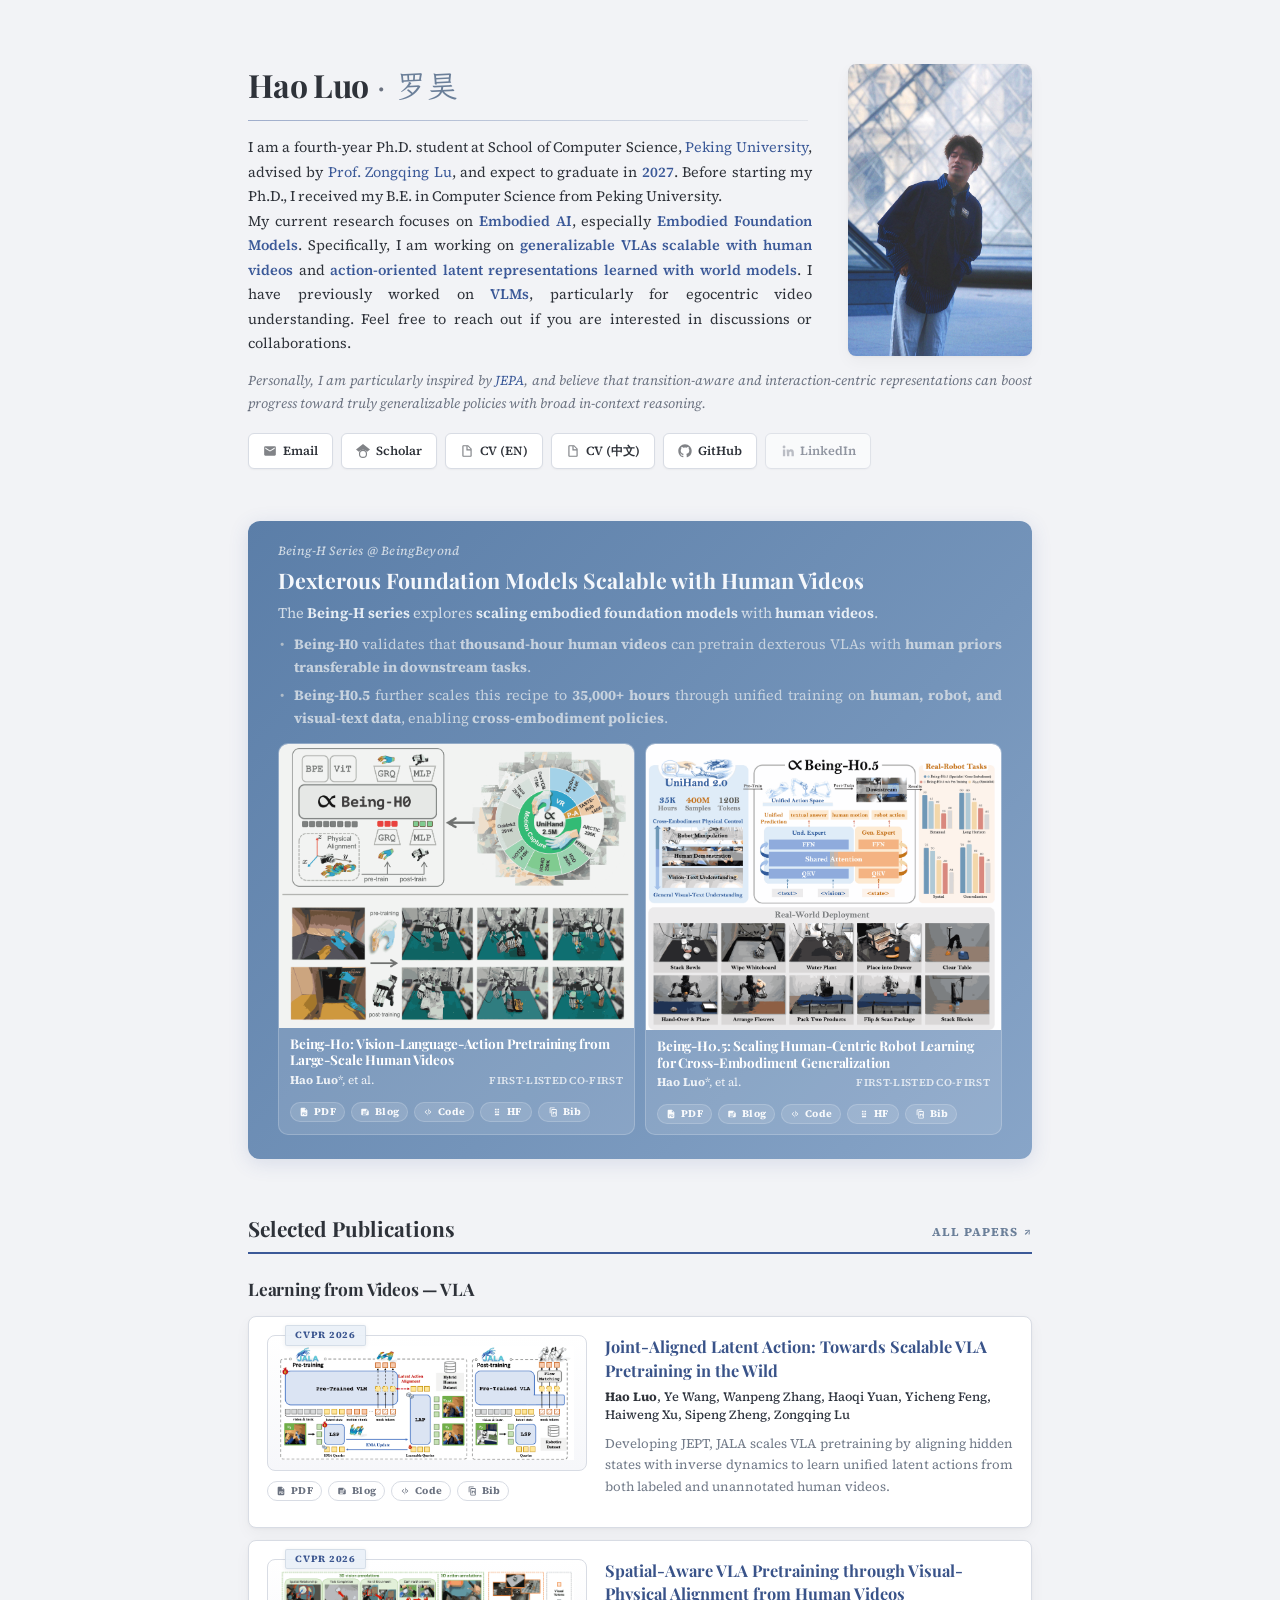
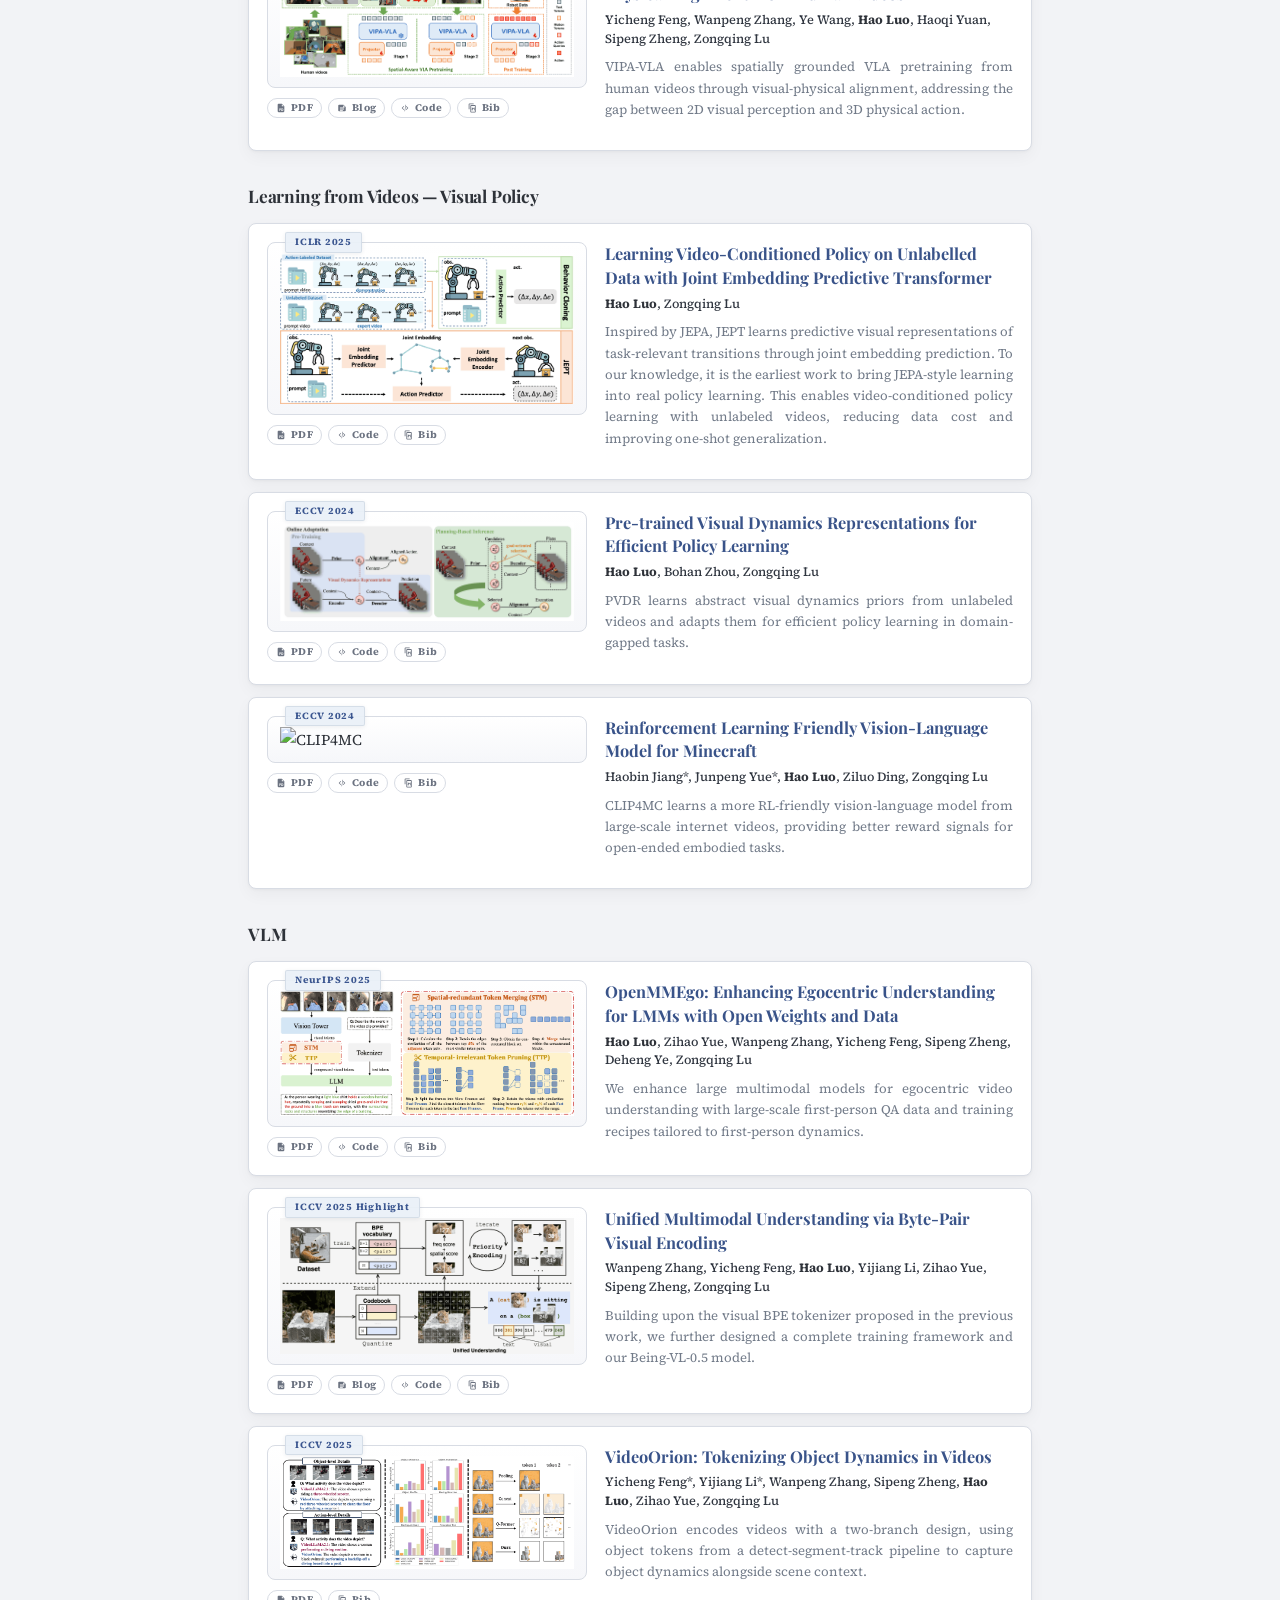
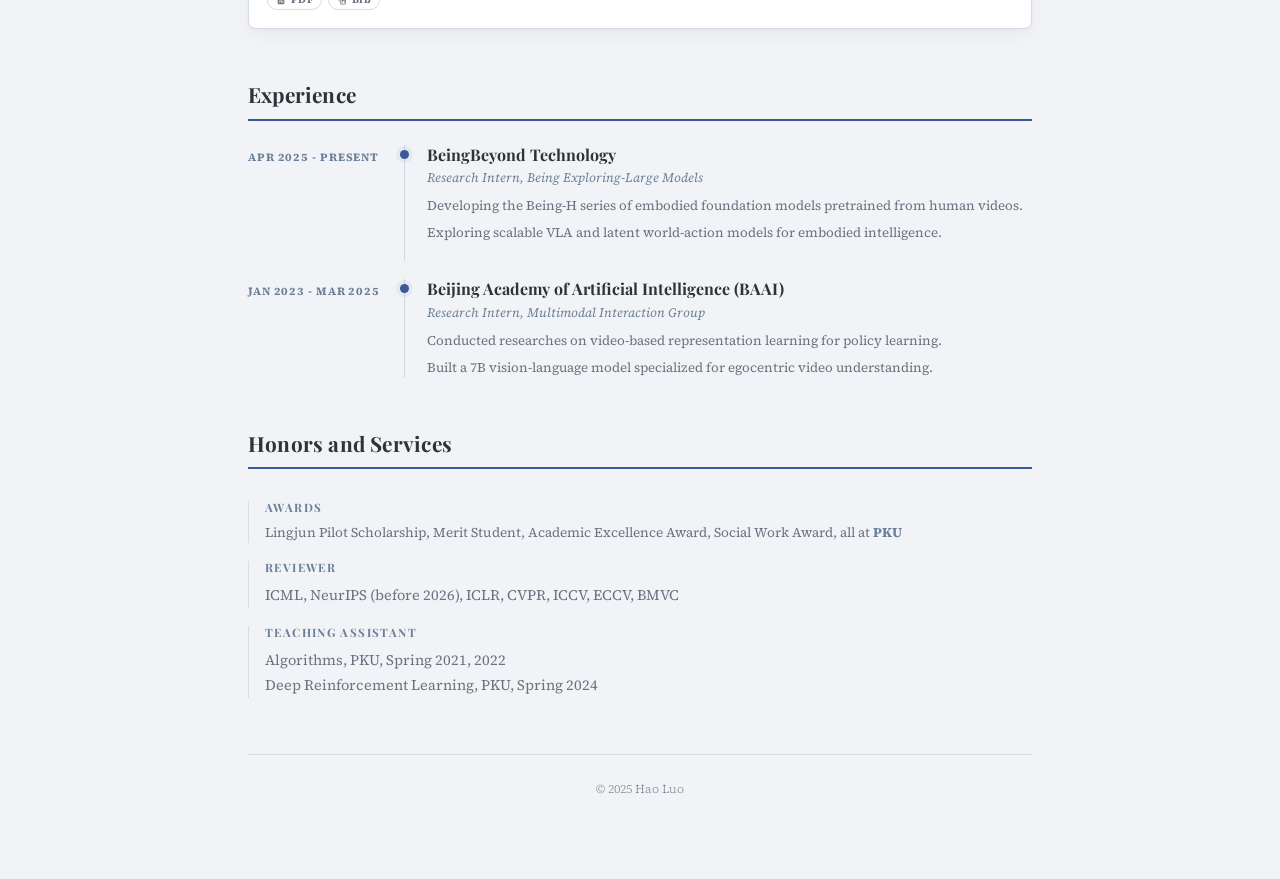
==== commit 44337042: "Optimize site images and fix BMVC typo" ====
--- a/index.html
+++ b/index.html
@@ -341,7 +341,7 @@
       </article>
       <article class="closing-section">
         <h3 class="closing-heading">Reviewer</h3>
-        <p class="closing-body closing-body--wide">ICML, NeurIPS (before 2026), ICLR, CVPR, ICCV, ECCV, BMCV</p>
+        <p class="closing-body closing-body--wide">ICML, NeurIPS (before 2026), ICLR, CVPR, ICCV, ECCV, BMVC</p>
       </article>
       <article class="closing-section">
         <h3 class="closing-heading">Teaching Assistant</h3>
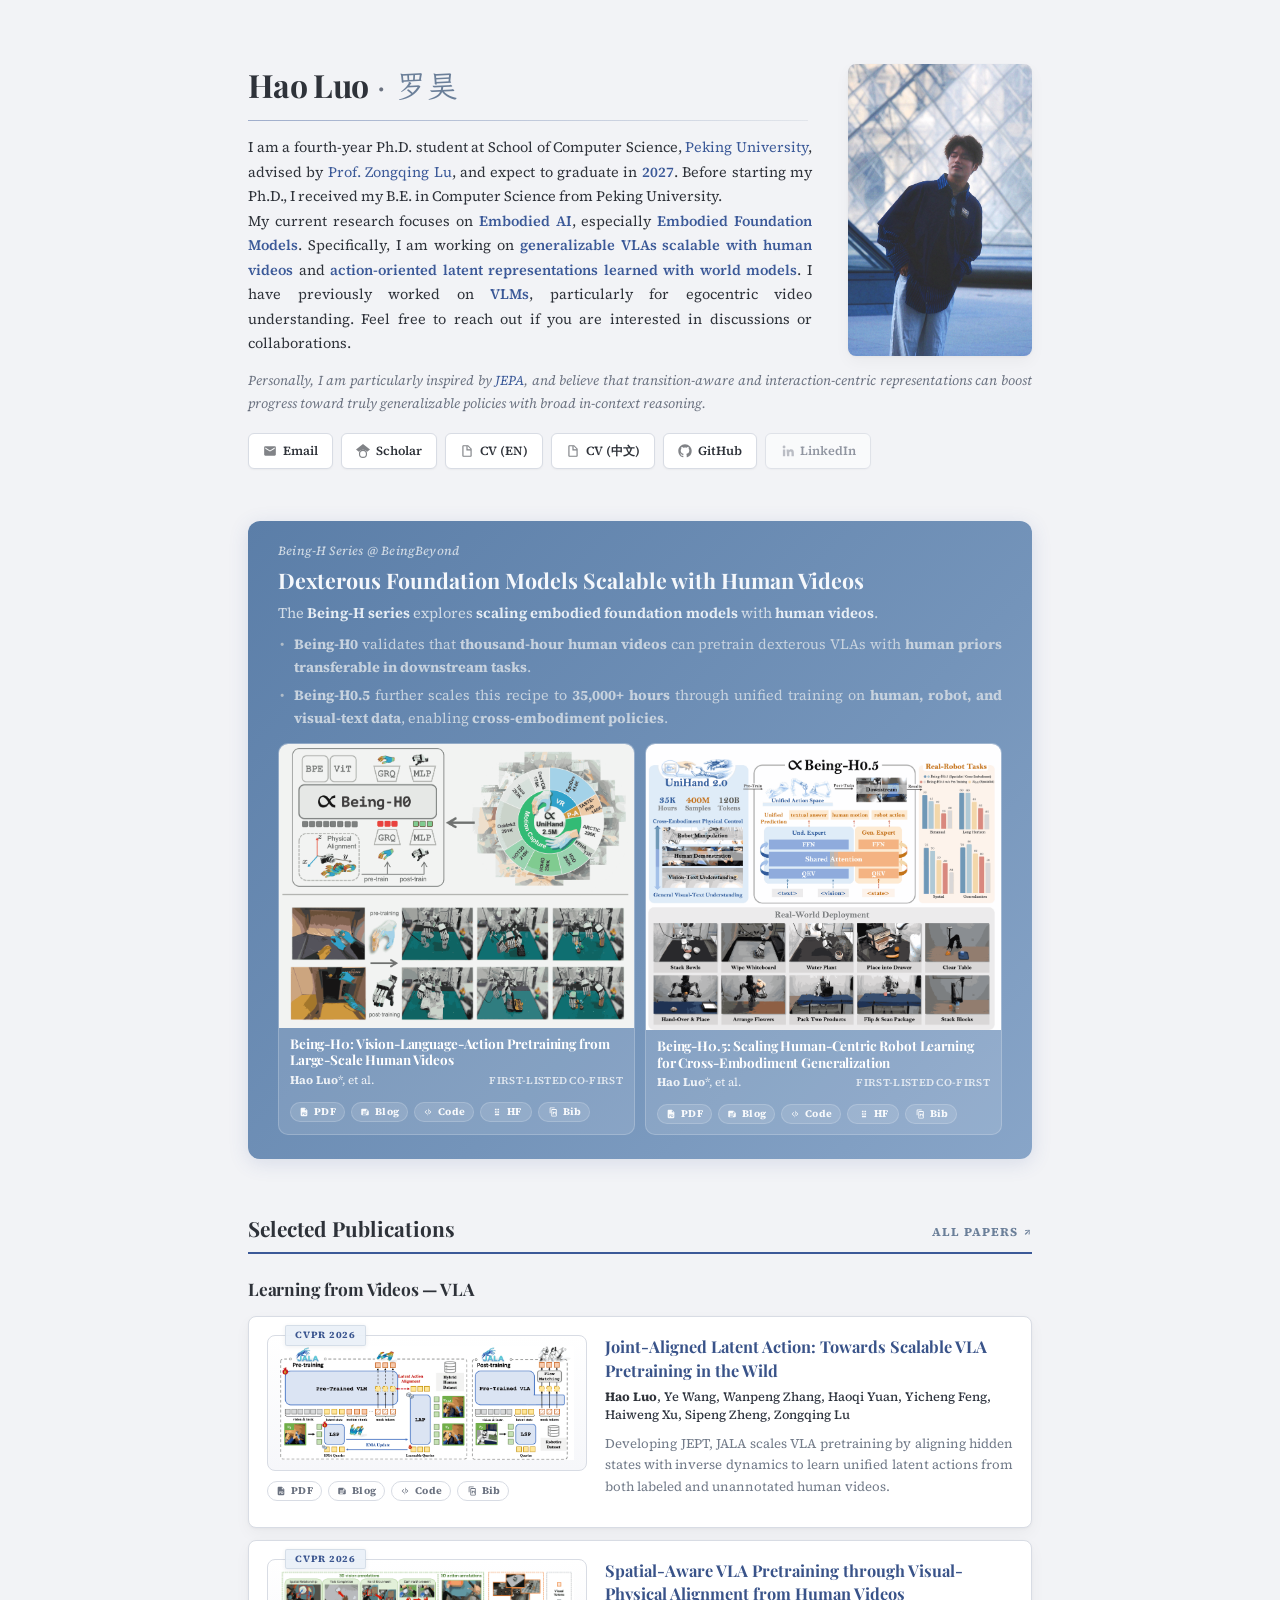
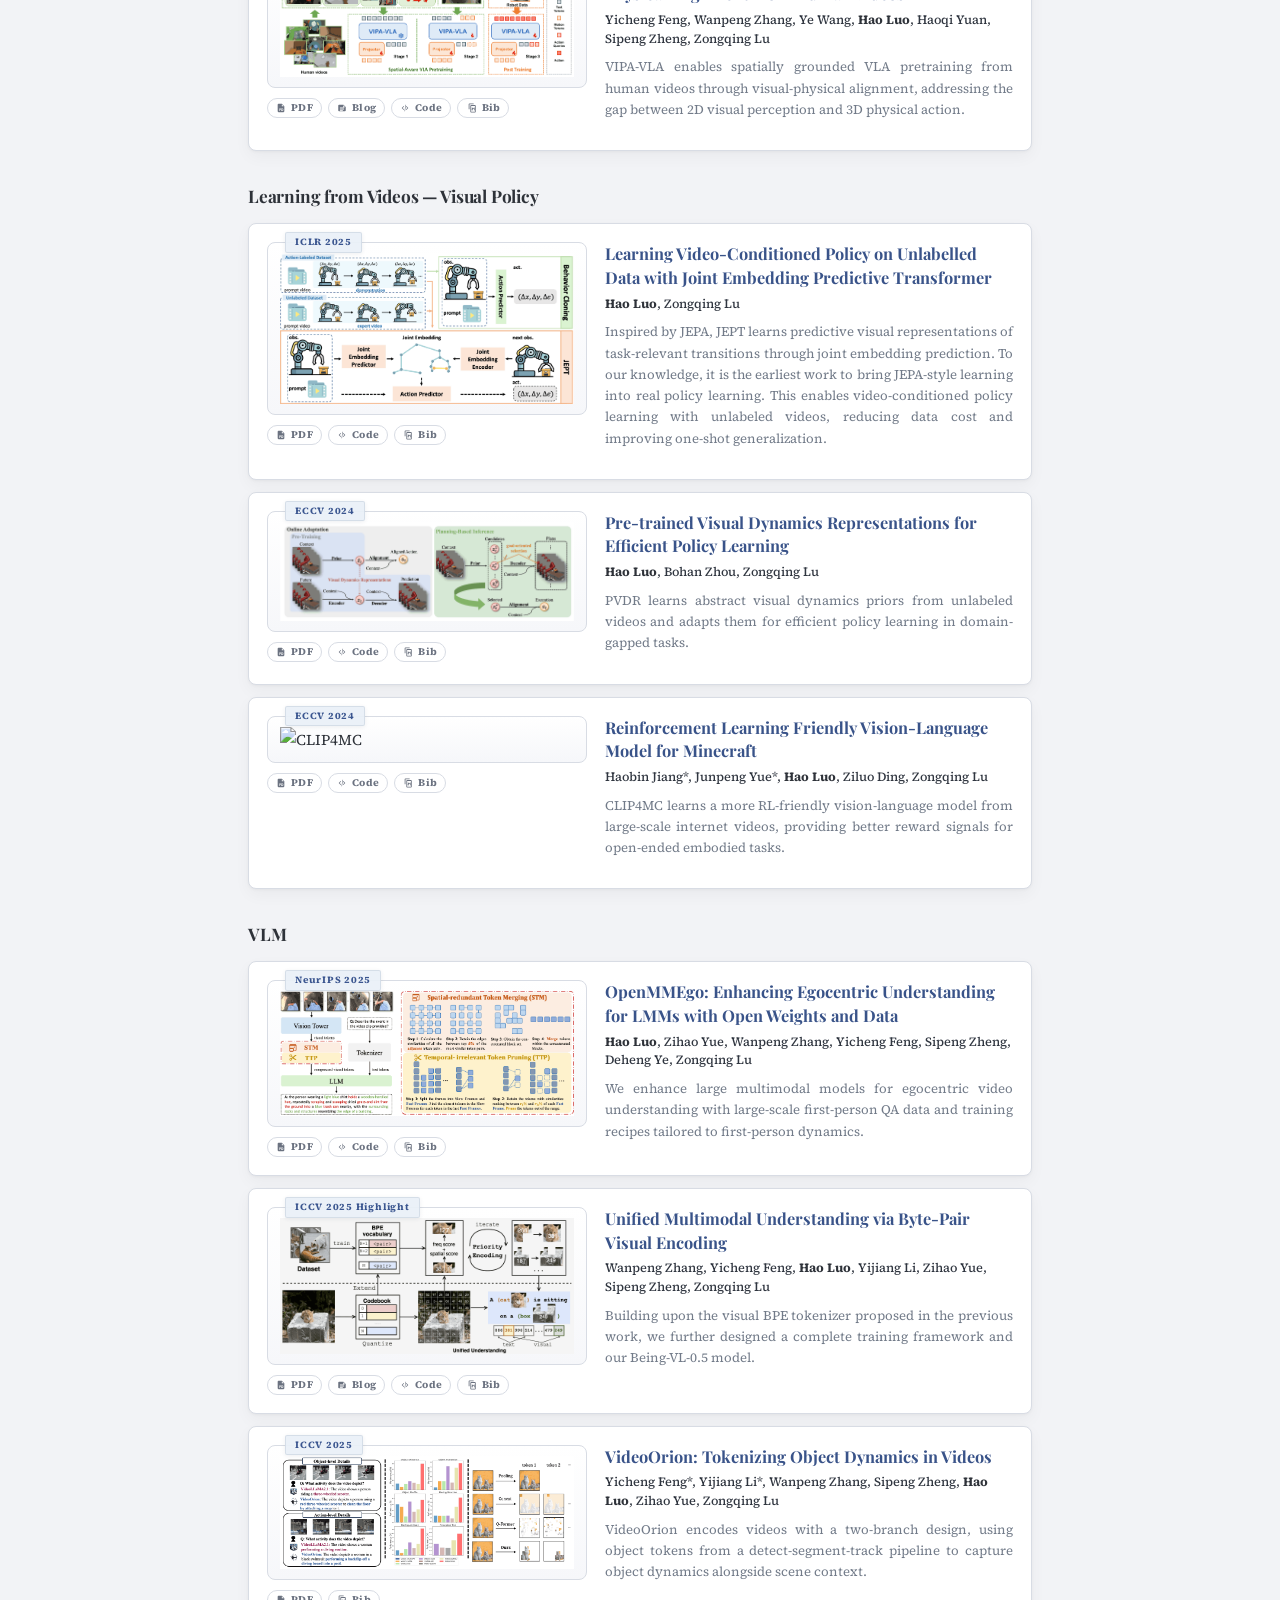
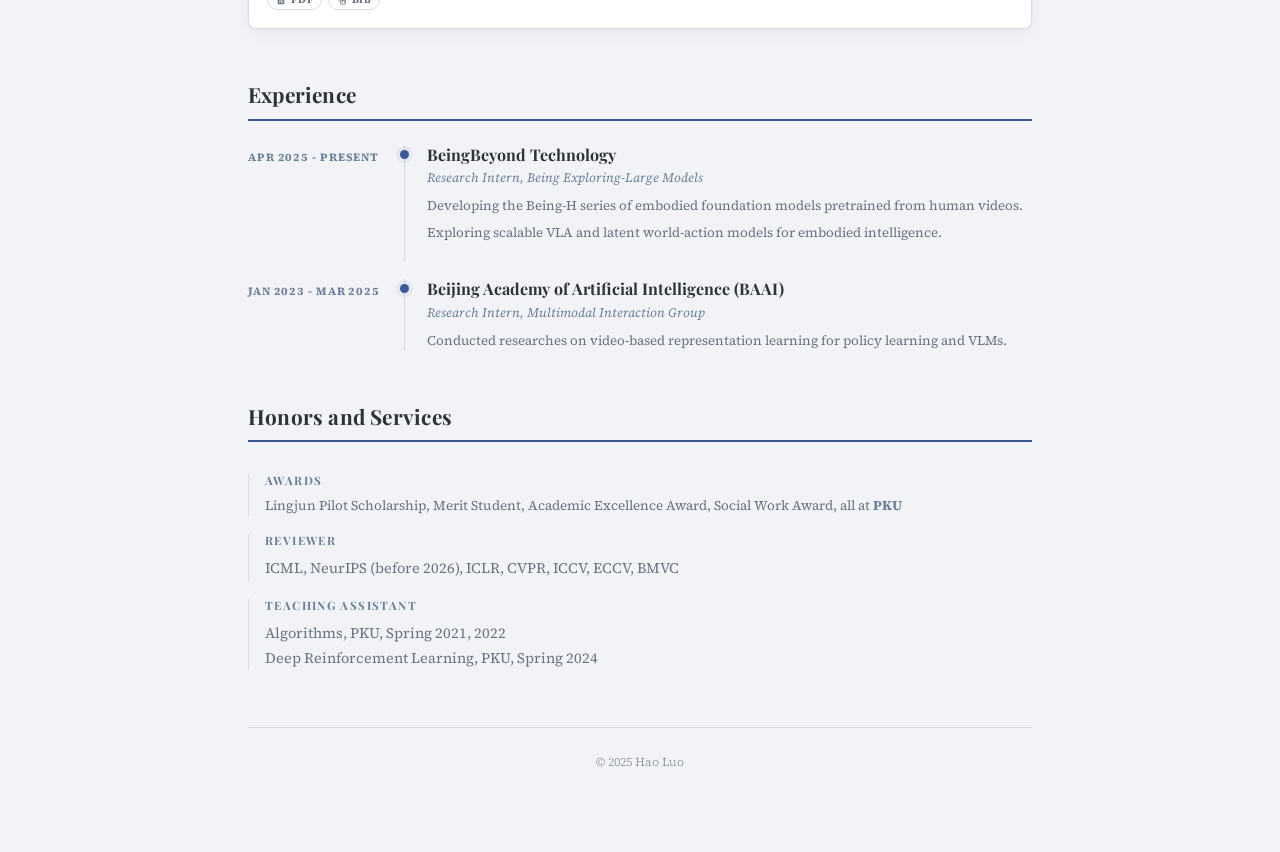
==== commit a87ce9a3: "Refine BAAI experience description" ====
--- a/index.html
+++ b/index.html
@@ -320,8 +320,7 @@
             <h3>Beijing Academy of Artificial Intelligence (BAAI)</h3>
             <p class="exp-role">Research Intern, Multimodal Interaction Group</p>
           </div>
-          <p class="exp-desc">Conducted researches on video-based representation learning for policy learning.</p>
-          <p class="exp-desc">Built a 7B vision-language model specialized for egocentric video understanding.</p>
+          <p class="exp-desc">Conducted researches on video-based representation learning for policy learning and VLMs.</p>
         </div>
       </article>
     </div>
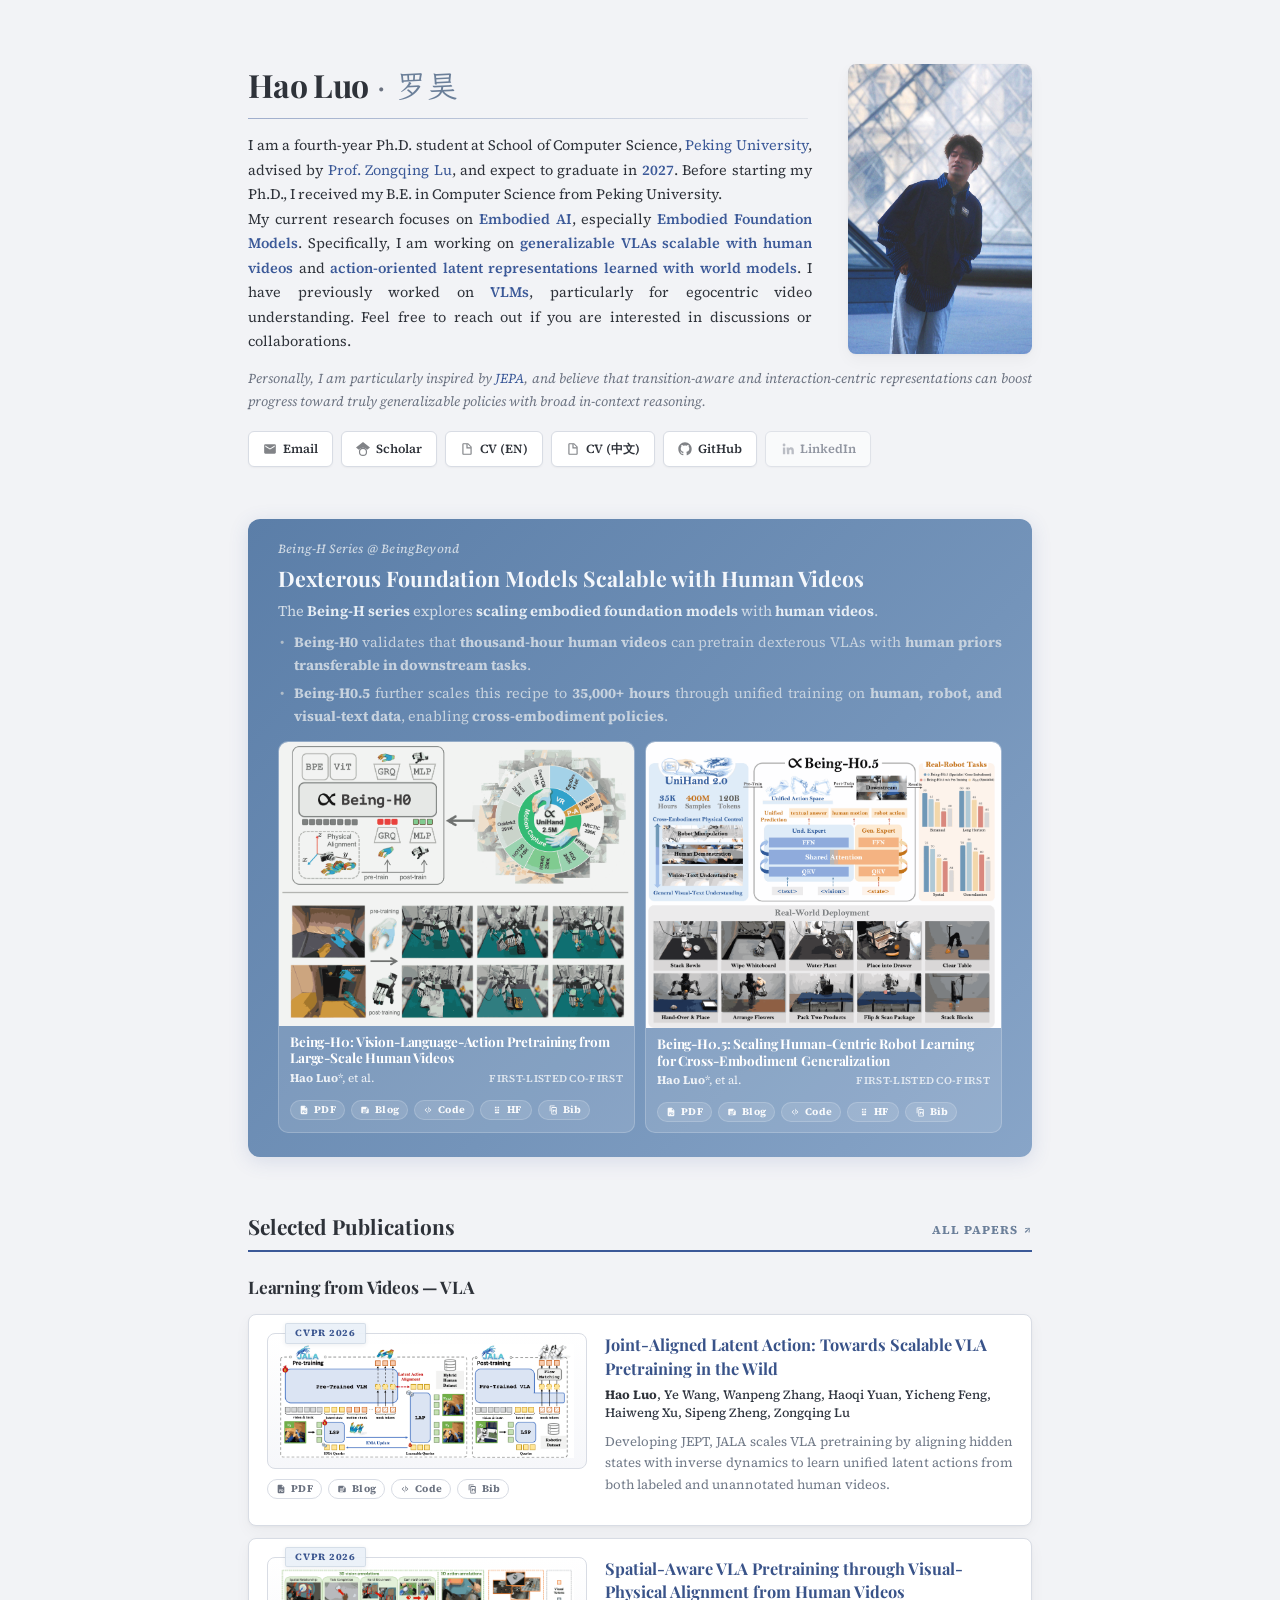
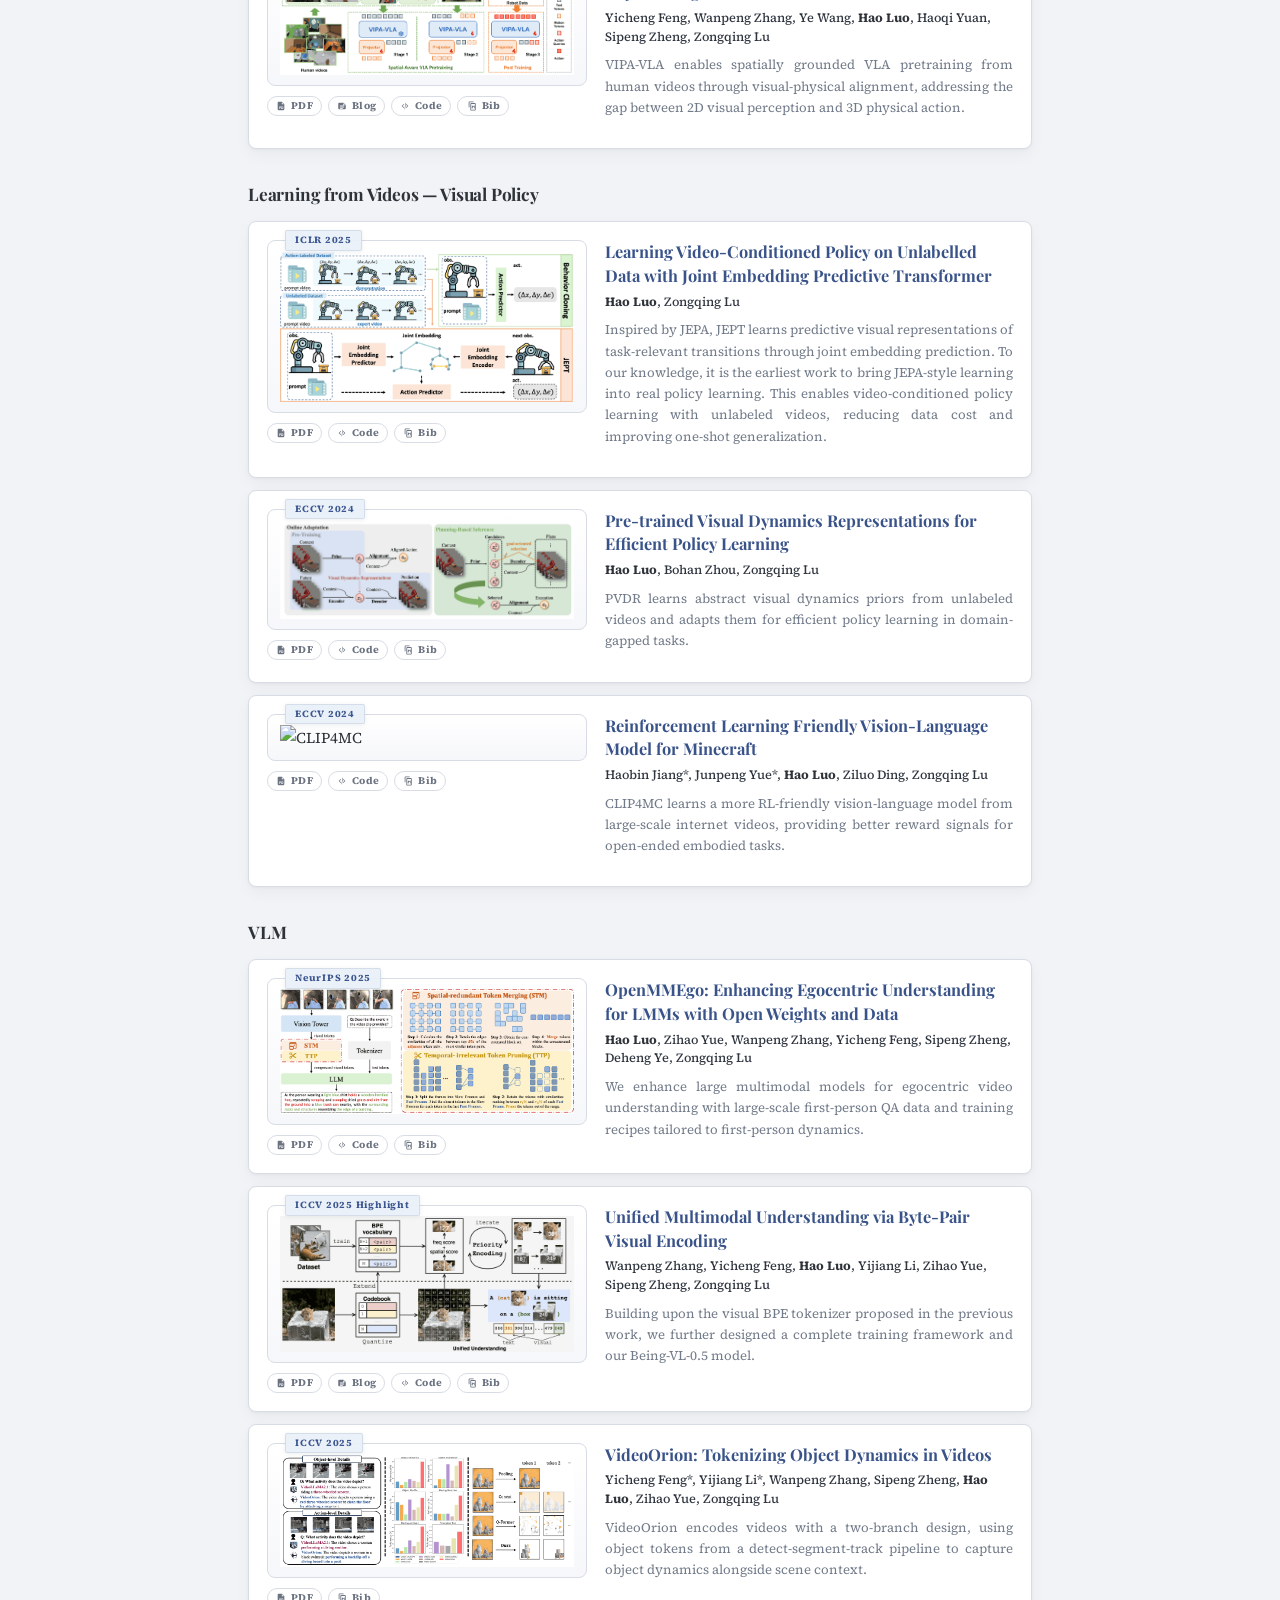
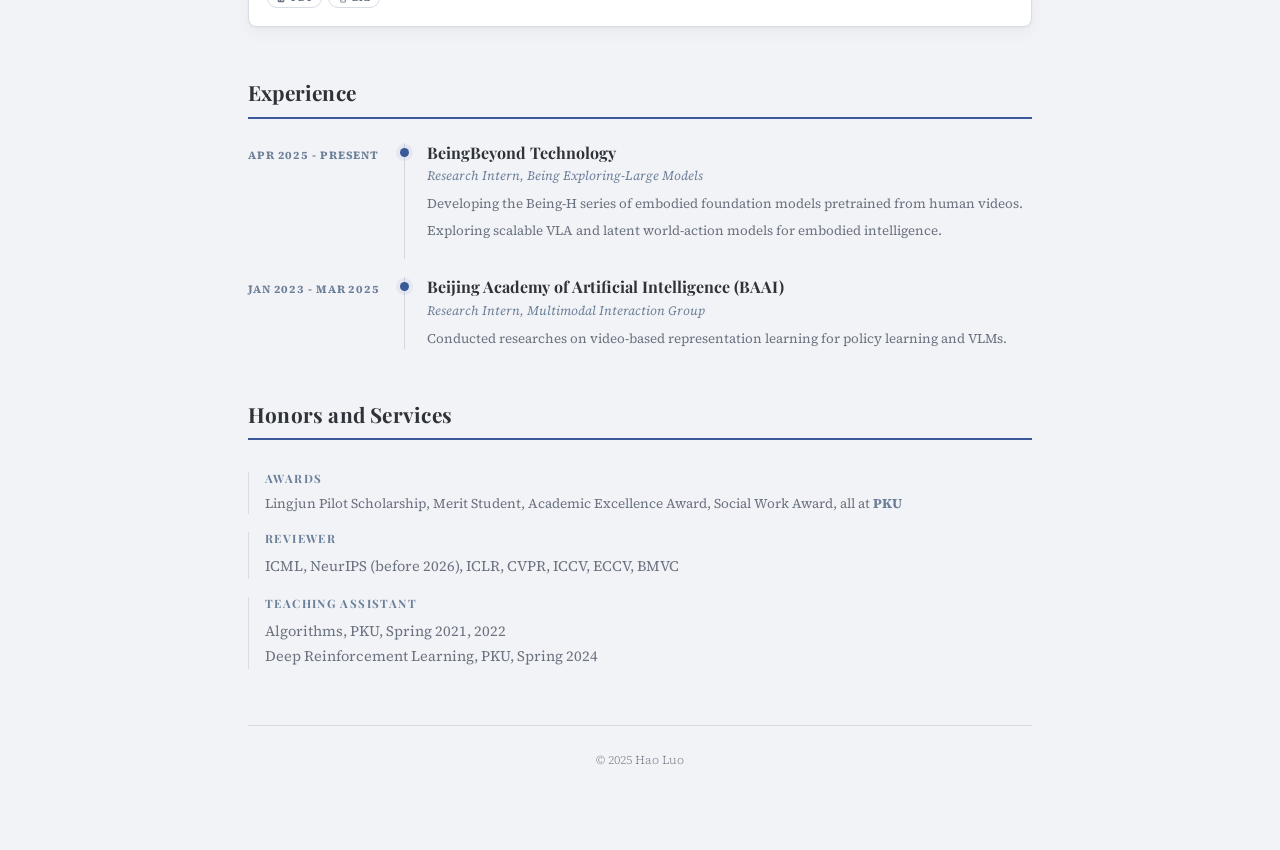
==== commit 39a24400: "Refine responsive profile layout" ====
--- a/index.html
+++ b/index.html
@@ -20,15 +20,22 @@
   <header class="profile">
     <div class="profile-top">
       <div class="profile-info">
-        <h1>Hao Luo <span class="name-divider">·</span> <span class="name-zh">罗昊</span></h1>
-        <div class="profile-rule" aria-hidden="true"></div>
-        <p class="profile-bio profile-bio--lead">
-          I am a fourth-year Ph.D. student at School of Computer Science, 
-          <a href="https://www.pku.edu.cn/">Peking University</a>, advised by
-          <a href="https://z0ngqing.github.io/">Prof. Zongqing Lu</a>, and expect to graduate in <strong>2027</strong>.
-          Before starting my Ph.D., I received my B.E. in Computer Science from Peking University.
-        </p>
-        <p class="profile-bio profile-bio--lead">
+        <div class="profile-intro">
+          <div class="profile-intro-copy">
+            <h1>Hao Luo <span class="name-divider">·</span> <span class="name-zh">罗昊</span></h1>
+            <div class="profile-rule" aria-hidden="true"></div>
+          </div>
+          <div class="profile-photo-frame profile-photo-frame--inline">
+            <img class="profile-photo" src="assets/figs/photo.jpg" alt="Hao Luo">
+          </div>
+          <p class="profile-bio profile-bio--lead">
+            I am a fourth-year Ph.D. student at School of Computer Science, 
+            <a href="https://www.pku.edu.cn/">Peking University</a>, advised by
+            <a href="https://z0ngqing.github.io/">Prof. Zongqing Lu</a>, and expect to graduate in <strong>2027</strong>.
+            Before starting my Ph.D., I received my B.E. in Computer Science from Peking University.
+          </p>
+        </div>
+        <p class="profile-bio profile-bio--vision">
           My current research focuses on <strong>Embodied AI</strong>, especially <strong>Embodied Foundation Models</strong>.
           Specifically, I am working on <strong> generalizable VLAs scalable with human videos</strong> and 
           <strong>action-oriented latent representations learned with world models</strong>. 
@@ -36,7 +43,7 @@
           Feel free to reach out if you are interested in discussions or collaborations.
         </p>
       </div>
-      <div class="profile-photo-frame">
+      <div class="profile-photo-frame profile-photo-frame--desktop">
         <img class="profile-photo" src="assets/figs/photo.jpg" alt="Hao Luo">
       </div>
     </div>
--- a/assets/style.css
+++ b/assets/style.css
@@ -81,6 +81,10 @@
   display: block;
 }
 
+.profile-photo-frame--inline {
+  display: none;
+}
+
 .profile-info {
   min-width: 0;
   display: grid;
@@ -131,7 +135,6 @@
 }
 
 .profile-bio--vision {
-  color: color-mix(in srgb, var(--text) 90%, var(--text-secondary));
   max-width: none;
   width: 100%;
 }
@@ -1110,20 +1113,50 @@
 
   .profile {
     gap: 18px;
-    text-align: center;
   }
   .profile-top {
-    grid-template-columns: 1fr;
-    gap: 18px;
-  }
-  .profile-photo-frame {
-    width: 140px;
-    height: 186px;
-    justify-self: center;
-    align-self: auto;
-  }
-  .profile-rule { margin-left: auto; margin-right: auto; }
-  .profile-links { justify-content: center; }
+    display: block;
+  }
+  .profile-info {
+    display: block;
+  }
+  .profile-photo-frame--inline {
+    display: block;
+    grid-area: photo;
+    width: 100%;
+    aspect-ratio: 140 / 186;
+    min-height: 0;
+    justify-self: end;
+    align-self: start;
+    margin: 0;
+  }
+  .profile-photo-frame--desktop {
+    display: none;
+  }
+  .profile-intro {
+    display: grid;
+    grid-template-columns: minmax(0, 1fr) 132px;
+    grid-template-areas:
+      "header photo"
+      "lead photo";
+    column-gap: 20px;
+    align-items: start;
+  }
+  .profile-intro-copy {
+    grid-area: header;
+    min-width: 0;
+  }
+  .profile-intro > .profile-bio--lead {
+    grid-area: lead;
+  }
+  .profile-rule { margin-left: 0; margin-right: auto; }
+  .profile-bio--vision {
+    text-align: justify;
+    text-align-last: left;
+    text-justify: inter-word;
+    hyphens: auto;
+  }
+  .profile-links { justify-content: flex-start; }
 
   .section-head {
     align-items: flex-end;
@@ -1213,6 +1246,14 @@
 
 @media (max-width: 480px) {
   .profile-info h1 { font-size: 1.6rem; }
+  .profile-intro {
+    display: block;
+  }
+  .profile-photo-frame--inline {
+    width: 140px;
+    height: 186px;
+    margin: 12px auto 16px;
+  }
   .pub-grid { grid-template-columns: 1fr; }
 }
 
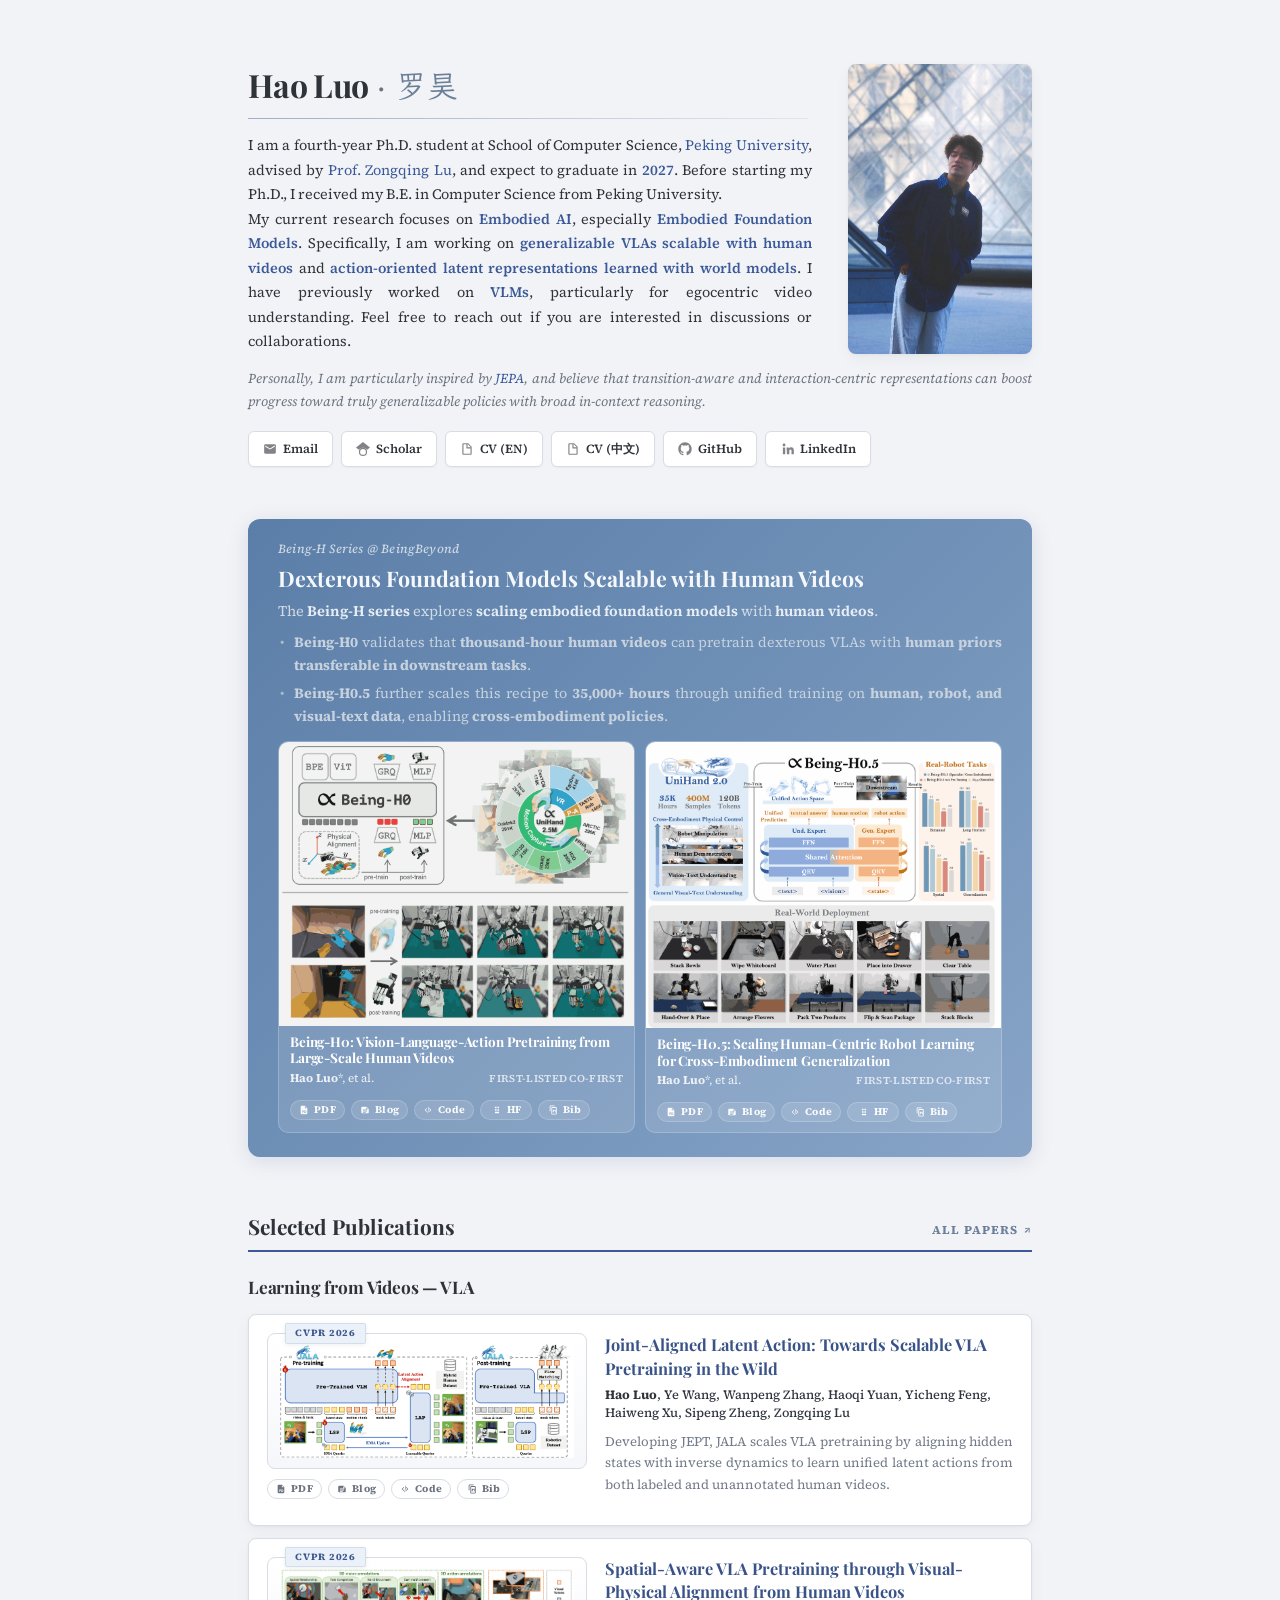
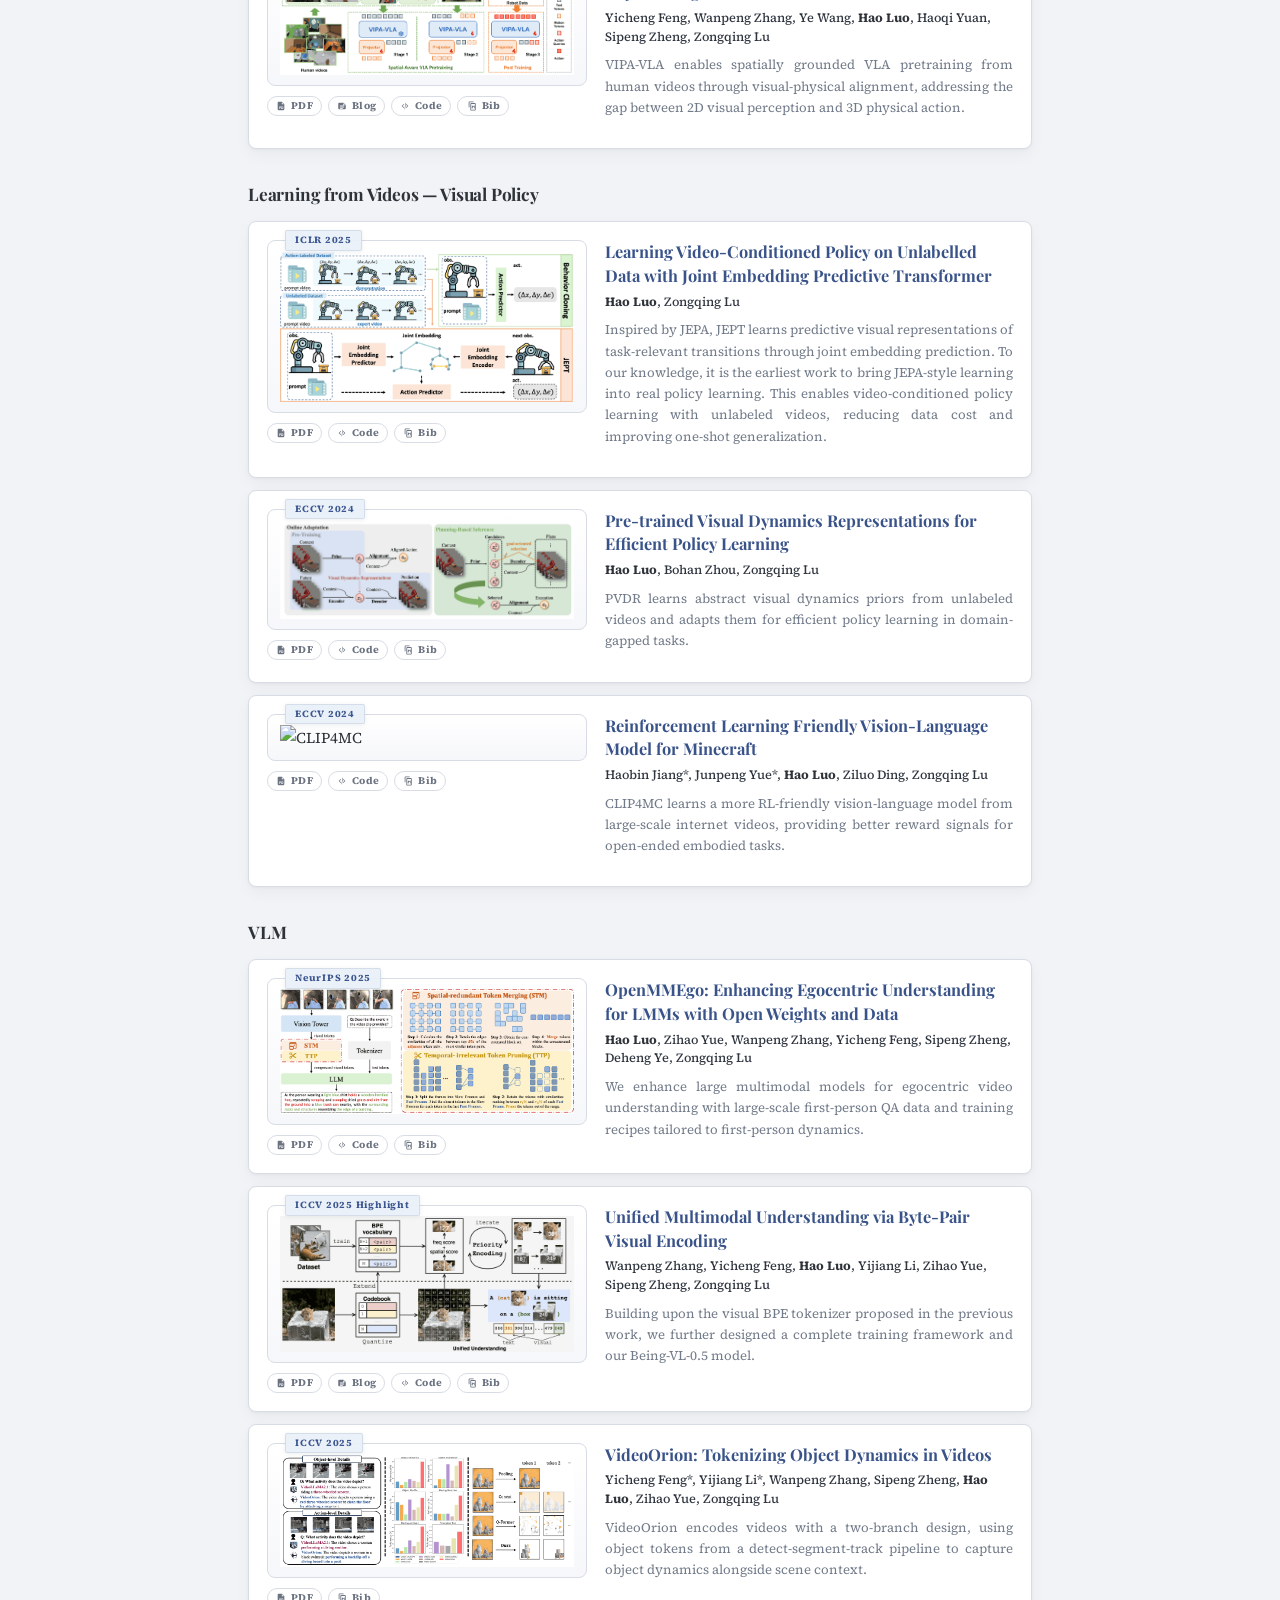
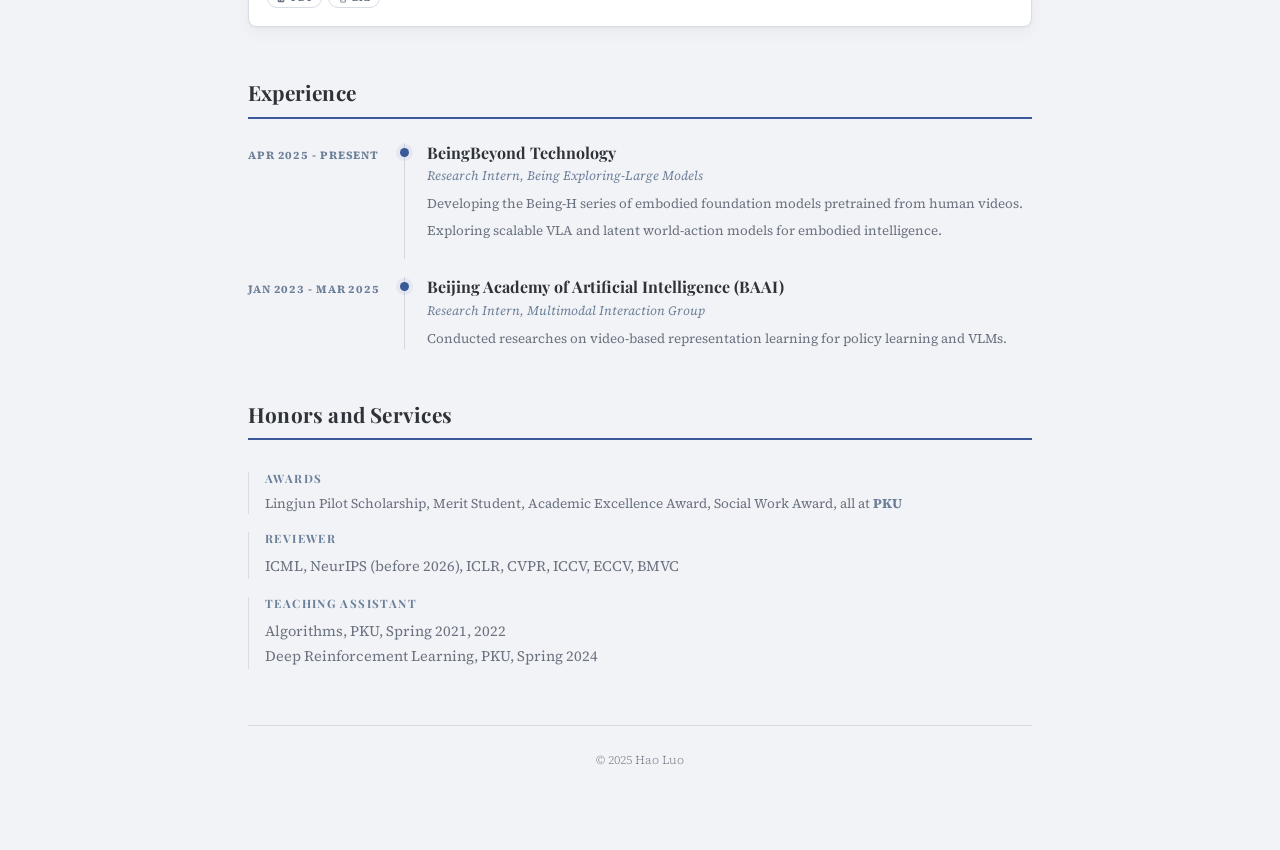
==== commit d6041dc2: "Add LinkedIn profile link" ====
--- a/index.html
+++ b/index.html
@@ -71,10 +71,10 @@
         <svg xmlns="http://www.w3.org/2000/svg" viewBox="0 0 24 24"><path d="M12 .5C5.65.5.5 5.65.5 12A11.5 11.5 0 0 0 8.36 22.9c.58.11.79-.25.79-.56v-2.18c-3.2.7-3.88-1.36-3.88-1.36-.52-1.33-1.28-1.68-1.28-1.68-1.05-.72.08-.71.08-.71 1.15.08 1.76 1.19 1.76 1.19 1.03 1.75 2.69 1.25 3.35.95.1-.74.4-1.25.72-1.54-2.55-.29-5.24-1.27-5.24-5.67 0-1.25.45-2.28 1.18-3.08-.12-.29-.51-1.46.11-3.04 0 0 .97-.31 3.19 1.18A11.1 11.1 0 0 1 12 5.98c.98 0 1.97.13 2.89.38 2.22-1.49 3.19-1.18 3.19-1.18.62 1.58.23 2.75.11 3.04.73.8 1.18 1.83 1.18 3.08 0 4.41-2.69 5.38-5.26 5.66.41.35.78 1.04.78 2.1v3.11c0 .31.21.67.8.56A11.5 11.5 0 0 0 23.5 12C23.5 5.65 18.35.5 12 .5Z"/></svg>
         GitHub
       </a>
-      <span class="profile-link-placeholder" aria-disabled="true">
+      <a href="https://www.linkedin.com/in/hao-luo-2000oct" target="_blank" rel="noreferrer">
         <svg xmlns="http://www.w3.org/2000/svg" viewBox="0 0 24 24"><path d="M6.94 7.5A2.44 2.44 0 0 1 4.5 5.06 2.44 2.44 0 0 1 6.94 2.62a2.44 2.44 0 0 1 2.43 2.44A2.44 2.44 0 0 1 6.94 7.5M4.94 9.38h4V21h-4zm6.31 0h3.83v1.59h.05c.53-1 1.84-2.05 3.79-2.05 4.05 0 4.8 2.67 4.8 6.14V21h-4v-5.23c0-1.25-.02-2.86-1.74-2.86-1.74 0-2 1.36-2 2.77V21h-4z"/></svg>
         LinkedIn
-      </span>
+      </a>
     </div>
   </header>
 
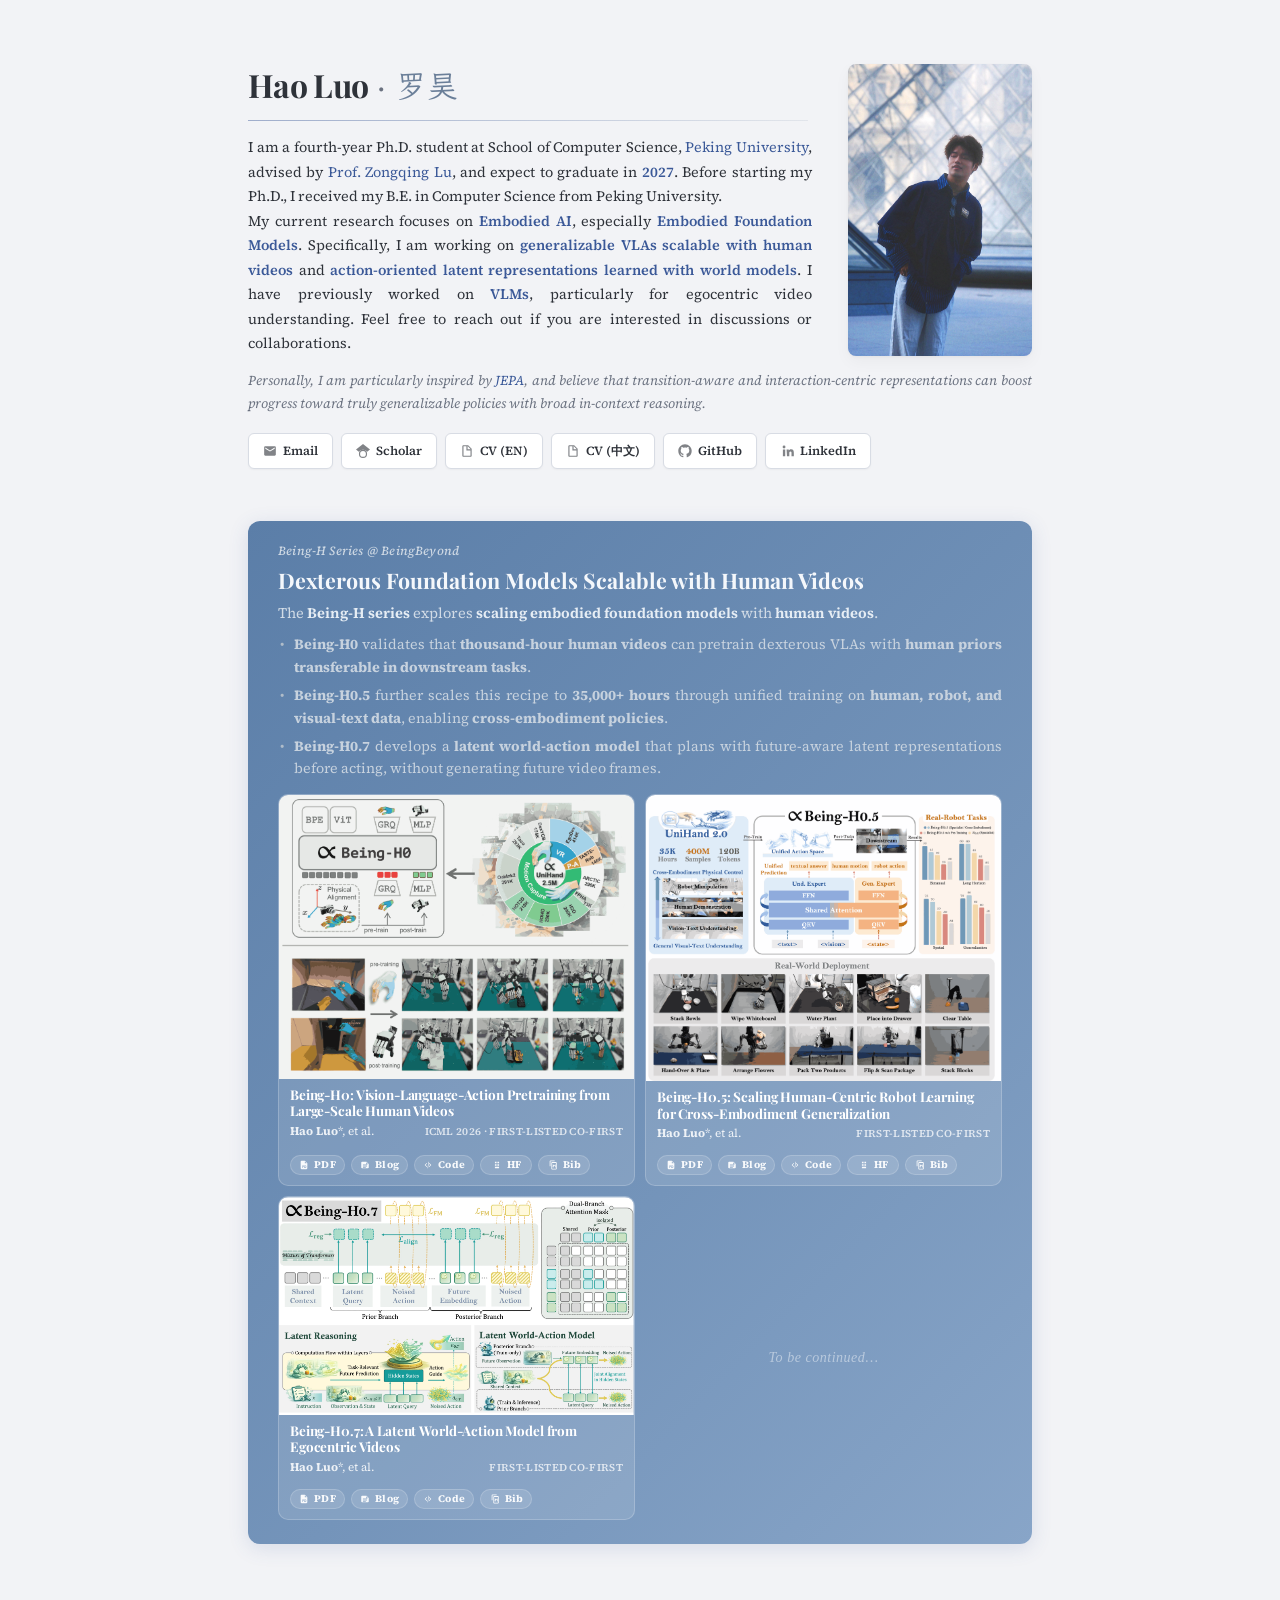
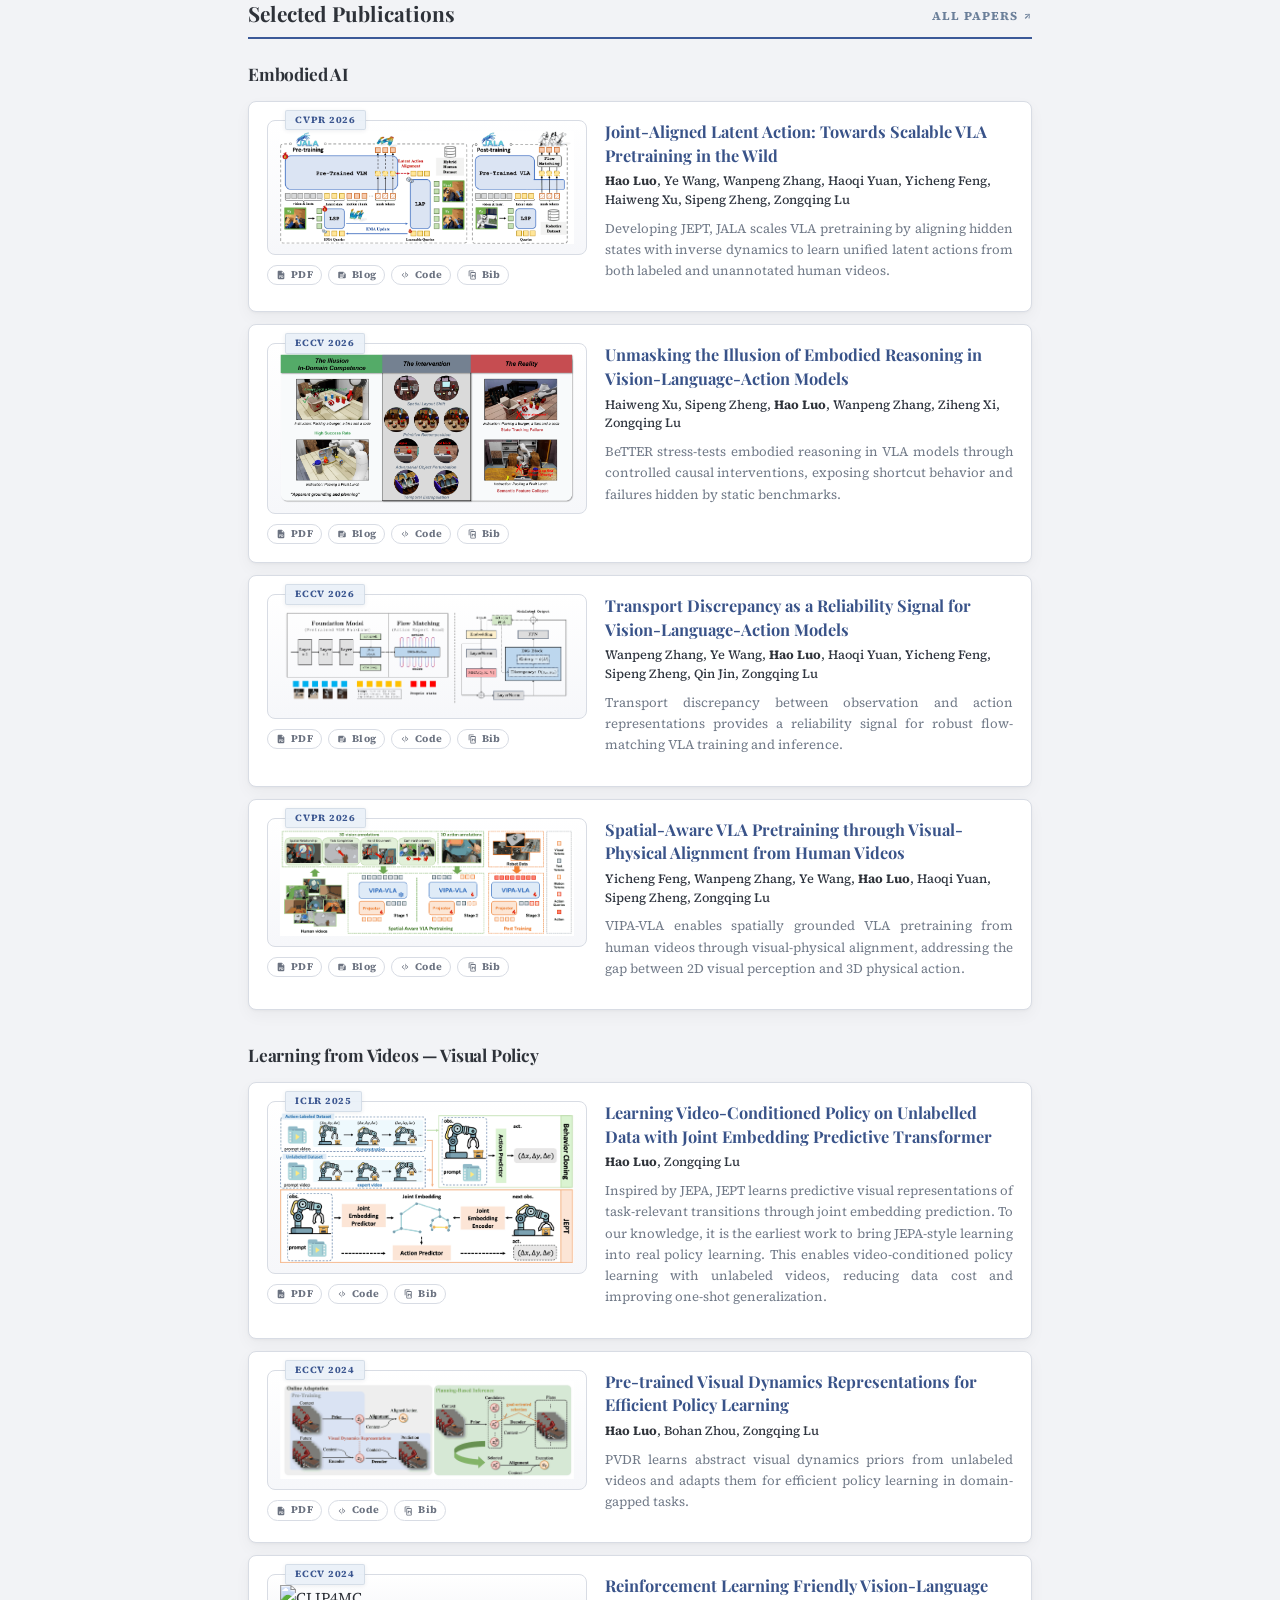
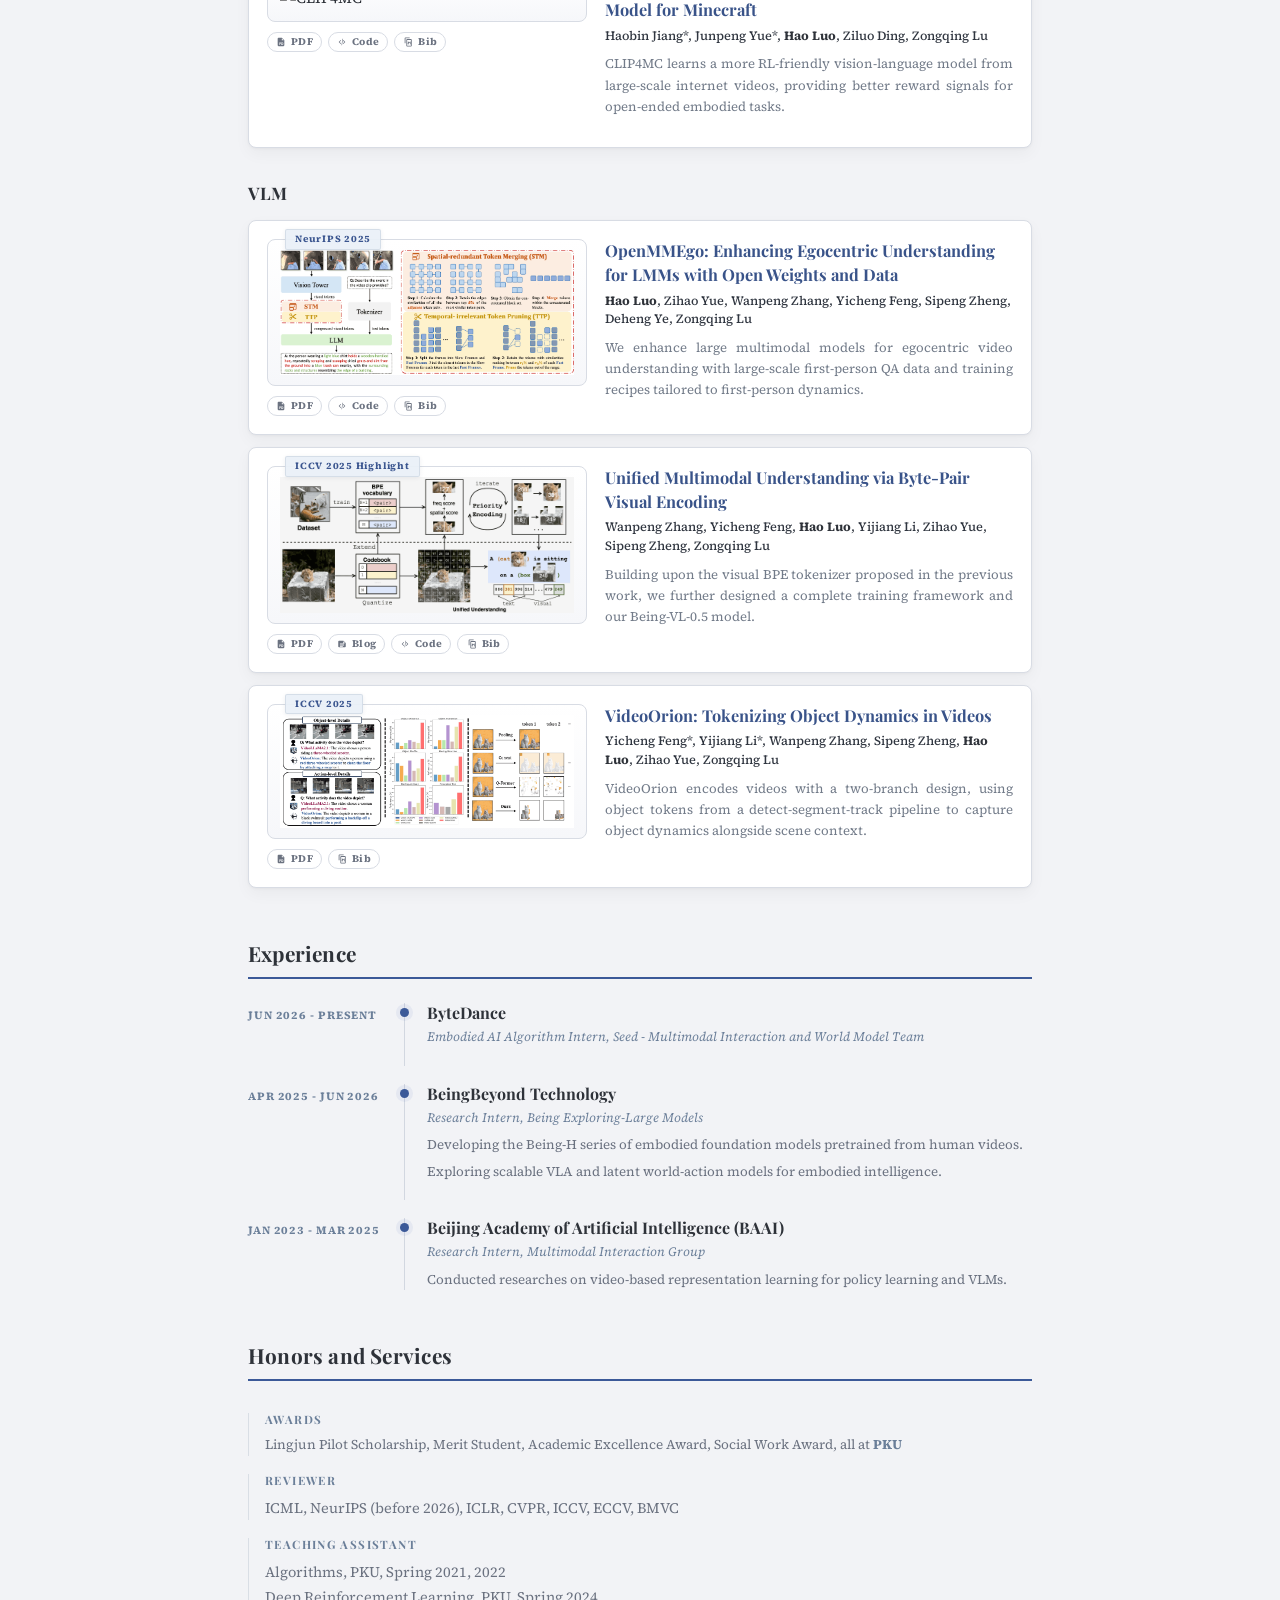
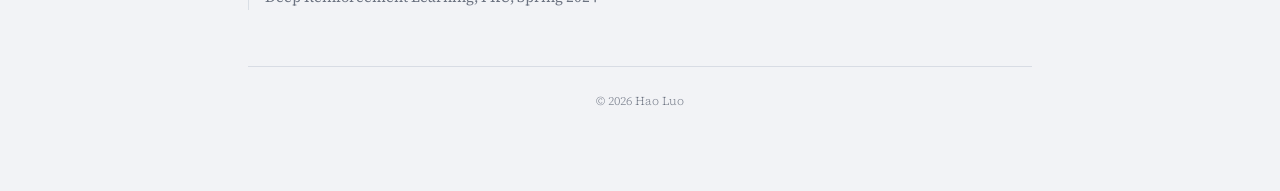
==== commit 52a11295: "Sync portfolio and resume updates" ====
--- a/index.html
+++ b/index.html
@@ -20,22 +20,15 @@
   <header class="profile">
     <div class="profile-top">
       <div class="profile-info">
-        <div class="profile-intro">
-          <div class="profile-intro-copy">
-            <h1>Hao Luo <span class="name-divider">·</span> <span class="name-zh">罗昊</span></h1>
-            <div class="profile-rule" aria-hidden="true"></div>
-          </div>
-          <div class="profile-photo-frame profile-photo-frame--inline">
-            <img class="profile-photo" src="assets/figs/photo.jpg" alt="Hao Luo">
-          </div>
-          <p class="profile-bio profile-bio--lead">
-            I am a fourth-year Ph.D. student at School of Computer Science, 
-            <a href="https://www.pku.edu.cn/">Peking University</a>, advised by
-            <a href="https://z0ngqing.github.io/">Prof. Zongqing Lu</a>, and expect to graduate in <strong>2027</strong>.
-            Before starting my Ph.D., I received my B.E. in Computer Science from Peking University.
-          </p>
-        </div>
-        <p class="profile-bio profile-bio--vision">
+        <h1>Hao Luo <span class="name-divider">·</span> <span class="name-zh">罗昊</span></h1>
+        <div class="profile-rule" aria-hidden="true"></div>
+        <p class="profile-bio profile-bio--lead">
+          I am a fourth-year Ph.D. student at School of Computer Science,
+          <a href="https://www.pku.edu.cn/">Peking University</a>, advised by
+          <a href="https://z0ngqing.github.io/">Prof. Zongqing Lu</a>, and expect to graduate in <strong>2027</strong>.
+          Before starting my Ph.D., I received my B.E. in Computer Science from Peking University.
+        </p>
+        <p class="profile-bio profile-bio--lead">
           My current research focuses on <strong>Embodied AI</strong>, especially <strong>Embodied Foundation Models</strong>.
           Specifically, I am working on <strong> generalizable VLAs scalable with human videos</strong> and 
           <strong>action-oriented latent representations learned with world models</strong>. 
@@ -43,7 +36,7 @@
           Feel free to reach out if you are interested in discussions or collaborations.
         </p>
       </div>
-      <div class="profile-photo-frame profile-photo-frame--desktop">
+      <div class="profile-photo-frame">
         <img class="profile-photo" src="assets/figs/photo.jpg" alt="Hao Luo">
       </div>
     </div>
@@ -89,6 +82,7 @@
       <ul class="hero-summary-list">
         <li class="hero-summary-item"><strong>Being-H0</strong> validates that <strong>thousand-hour human videos</strong> can pretrain dexterous VLAs with <strong>human priors transferable in downstream tasks</strong>.</li>
         <li class="hero-summary-item"><strong>Being-H0.5</strong> further scales this recipe to <strong>35,000+ hours</strong> through unified training on <strong>human, robot, and visual-text data</strong>, enabling <strong>cross-embodiment policies</strong>.</li>
+        <li class="hero-summary-item"><strong>Being-H0.7</strong> develops a <strong>latent world-action model</strong> that plans with future-aware latent representations before acting, without generating future video frames.</li>
       </ul>
     </div>
     <div class="hero-papers">
@@ -98,7 +92,7 @@
           <p class="hero-paper-name">Being-H0: Vision-Language-Action Pretraining from Large-Scale Human Videos</p>
           <div class="hero-paper-line">
             <p class="hero-paper-authors"><strong class="me">Hao Luo</strong>*, et al.</p>
-            <p class="hero-paper-meta">First-Listed Co-First</p>
+            <p class="hero-paper-meta">ICML 2026 · First-Listed Co-First</p>
           </div>
         </div>
         <div class="paper-resource-row">
@@ -126,6 +120,25 @@
           <button class="paper-resource paper-resource--copy" type="button" data-bibtex-file="assets/bibtex/being-h0-5.bib">Bib</button>
         </div>
       </article>
+      <article class="hero-paper">
+        <img class="hero-paper-img" src="assets/figs/Being-H0_7.png?v=20260620" alt="Being-H0.7 latent world-action model">
+        <div class="hero-paper-body">
+          <p class="hero-paper-name">Being-H0.7: A Latent World-Action Model from Egocentric Videos</p>
+          <div class="hero-paper-line">
+            <p class="hero-paper-authors"><strong class="me">Hao Luo</strong>*, et al.</p>
+            <p class="hero-paper-meta">First-Listed Co-First</p>
+          </div>
+        </div>
+        <div class="paper-resource-row">
+          <a class="paper-resource" href="https://arxiv.org/pdf/2605.00078" target="_blank" rel="noreferrer">PDF</a>
+          <a class="paper-resource" href="https://research.beingbeyond.com/being-h07" target="_blank" rel="noreferrer">Blog</a>
+          <a class="paper-resource" href="https://github.com/BeingBeyond/Being-H" target="_blank" rel="noreferrer">Code</a>
+          <button class="paper-resource paper-resource--copy" type="button" data-bibtex-file="assets/bibtex/being-h0-7.bib">Bib</button>
+        </div>
+      </article>
+      <div class="hero-paper-continuation" aria-label="More Being-H work to come">
+        <span>To be continued…</span>
+      </div>
     </div>
   </section>
 
@@ -137,7 +150,7 @@
     </div>
 
     <div class="works-theme">
-      <p class="works-theme-label">Learning from Videos &mdash; VLA</p>
+      <p class="works-theme-label">Embodied AI</p>
       <div class="paper-stack">
           <article class="paper-card">
             <div class="paper-card-media">
@@ -155,6 +168,44 @@
               <p class="work-authors"><strong class="me">Hao Luo</strong>, Ye Wang, Wanpeng Zhang, Haoqi Yuan, Yicheng Feng, Haiweng Xu, Sipeng Zheng, Zongqing Lu</p>
               <div class="work-desc">
                 Developing JEPT, JALA scales VLA pretraining by aligning hidden states with inverse dynamics to learn unified latent actions from both labeled and unannotated human videos.
+              </div>
+            </div>
+          </article>
+          <article class="paper-card">
+            <div class="paper-card-media">
+              <span class="pub-venue highlight">ECCV 2026</span>
+              <img class="paper-card-thumb" src="assets/figs/better.png" alt="BeTTER benchmark interventions">
+              <div class="paper-resource-row">
+                <a class="paper-resource" href="https://arxiv.org/pdf/2604.18000" target="_blank" rel="noreferrer">PDF</a>
+                <a class="paper-resource" href="https://research.beingbeyond.com/better" target="_blank" rel="noreferrer">Blog</a>
+                <a class="paper-resource" href="https://github.com/BeingBeyond/BeTTER" target="_blank" rel="noreferrer">Code</a>
+                <button class="paper-resource paper-resource--copy" type="button" data-bibtex-file="assets/bibtex/better.bib">Bib</button>
+              </div>
+            </div>
+            <div class="paper-card-body">
+              <p class="work-title">Unmasking the Illusion of Embodied Reasoning in Vision-Language-Action Models</p>
+              <p class="work-authors">Haiweng Xu, Sipeng Zheng, <strong class="me">Hao Luo</strong>, Wanpeng Zhang, Ziheng Xi, Zongqing Lu</p>
+              <div class="work-desc">
+                BeTTER stress-tests embodied reasoning in VLA models through controlled causal interventions, exposing shortcut behavior and failures hidden by static benchmarks.
+              </div>
+            </div>
+          </article>
+          <article class="paper-card">
+            <div class="paper-card-media">
+              <span class="pub-venue highlight">ECCV 2026</span>
+              <img class="paper-card-thumb" src="assets/figs/DIG-FLOW.png" alt="Transport Discrepancy">
+              <div class="paper-resource-row">
+                <a class="paper-resource" href="https://arxiv.org/pdf/2512.01715" target="_blank" rel="noreferrer">PDF</a>
+                <a class="paper-resource" href="https://research.beingbeyond.com/dig-flow" target="_blank" rel="noreferrer">Blog</a>
+                <a class="paper-resource" href="https://github.com/BeingBeyond/DiG-Flow" target="_blank" rel="noreferrer">Code</a>
+                <button class="paper-resource paper-resource--copy" type="button" data-bibtex-file="assets/bibtex/dig-flow.bib">Bib</button>
+              </div>
+            </div>
+            <div class="paper-card-body">
+              <p class="work-title">Transport Discrepancy as a Reliability Signal for Vision-Language-Action Models</p>
+              <p class="work-authors">Wanpeng Zhang, Ye Wang, <strong class="me">Hao Luo</strong>, Haoqi Yuan, Yicheng Feng, Sipeng Zheng, Qin Jin, Zongqing Lu</p>
+              <div class="work-desc">
+                Transport discrepancy between observation and action representations provides a reliability signal for robust flow-matching VLA training and inference.
               </div>
             </div>
           </article>
@@ -310,7 +361,16 @@
     <h2 class="section-title">Experience</h2>
     <div class="experience-list">
       <article class="experience-item">
-        <div class="experience-date">Apr 2025 - Present</div>
+        <div class="experience-date">Jun 2026 - Present</div>
+        <div class="experience-body">
+          <div class="experience-head">
+            <h3>ByteDance</h3>
+            <p class="exp-role">Embodied AI Algorithm Intern, Seed - Multimodal Interaction and World Model Team</p>
+          </div>
+        </div>
+      </article>
+      <article class="experience-item">
+        <div class="experience-date">Apr 2025 - Jun 2026</div>
         <div class="experience-body">
           <div class="experience-head">
             <h3>BeingBeyond Technology</h3>
@@ -356,7 +416,7 @@
     </div>
   </section>
 
-  <footer class="footer">&copy; 2025 Hao Luo </footer>
+  <footer class="footer">&copy; 2026 Hao Luo</footer>
 
 </div>
 </body>
--- a/assets/style.css
+++ b/assets/style.css
@@ -81,10 +81,6 @@
   display: block;
 }
 
-.profile-photo-frame--inline {
-  display: none;
-}
-
 .profile-info {
   min-width: 0;
   display: grid;
@@ -135,6 +131,7 @@
 }
 
 .profile-bio--vision {
+  color: color-mix(in srgb, var(--text) 90%, var(--text-secondary));
   max-width: none;
   width: 100%;
 }
@@ -352,7 +349,8 @@
 }
 
 .hero-papers {
-  display: flex;
+  display: grid;
+  grid-template-columns: repeat(2, minmax(0, 1fr));
   gap: 10px;
 }
 
@@ -364,7 +362,6 @@
   border-radius: 10px;
   text-decoration: none;
   color: #fff;
-  flex: 1;
   overflow: hidden;
   transition: background .25s, transform .25s;
 }
@@ -379,7 +376,27 @@
   width: 100%;
   height: auto;
   display: block;
+  object-fit: contain;
   background: rgba(255,255,255,.08);
+}
+
+.hero-paper-img--placeholder {
+  aspect-ratio: 1.25;
+  display: flex;
+  align-items: center;
+  justify-content: center;
+  background:
+    radial-gradient(circle at 28% 22%, rgba(255,255,255,.12), transparent 42%),
+    rgba(255,255,255,.06);
+}
+
+.hero-paper-img--placeholder::after {
+  content: attr(data-label);
+  font-family: 'Playfair Display', Georgia, serif;
+  font-size: 1.1rem;
+  font-weight: 700;
+  letter-spacing: .02em;
+  color: rgba(255,255,255,.68);
 }
 
 .hero-paper-body {
@@ -420,6 +437,17 @@
   opacity: .74;
   white-space: nowrap;
   text-align: right;
+}
+
+.hero-paper-continuation {
+  display: grid;
+  place-items: center;
+  min-height: 100%;
+  color: rgba(255,255,255,.46);
+  font-family: 'Playfair Display', Georgia, serif;
+  font-size: .88rem;
+  font-style: italic;
+  letter-spacing: .035em;
 }
 
 /* ===== Selected Works ===== */
@@ -842,6 +870,7 @@
 }
 
 .hero-paper .paper-resource-row {
+  margin-top: auto;
   padding: 0 11px 10px;
 }
 
@@ -1113,50 +1142,20 @@
 
   .profile {
     gap: 18px;
+    text-align: center;
   }
   .profile-top {
-    display: block;
-  }
-  .profile-info {
-    display: block;
-  }
-  .profile-photo-frame--inline {
-    display: block;
-    grid-area: photo;
-    width: 100%;
-    aspect-ratio: 140 / 186;
-    min-height: 0;
-    justify-self: end;
-    align-self: start;
-    margin: 0;
-  }
-  .profile-photo-frame--desktop {
-    display: none;
-  }
-  .profile-intro {
-    display: grid;
-    grid-template-columns: minmax(0, 1fr) 132px;
-    grid-template-areas:
-      "header photo"
-      "lead photo";
-    column-gap: 20px;
-    align-items: start;
-  }
-  .profile-intro-copy {
-    grid-area: header;
-    min-width: 0;
-  }
-  .profile-intro > .profile-bio--lead {
-    grid-area: lead;
-  }
-  .profile-rule { margin-left: 0; margin-right: auto; }
-  .profile-bio--vision {
-    text-align: justify;
-    text-align-last: left;
-    text-justify: inter-word;
-    hyphens: auto;
-  }
-  .profile-links { justify-content: flex-start; }
+    grid-template-columns: 1fr;
+    gap: 18px;
+  }
+  .profile-photo-frame {
+    width: 140px;
+    height: 186px;
+    justify-self: center;
+    align-self: auto;
+  }
+  .profile-rule { margin-left: auto; margin-right: auto; }
+  .profile-links { justify-content: center; }
 
   .section-head {
     align-items: flex-end;
@@ -1170,7 +1169,12 @@
   }
   .hero-summary-block { margin-bottom: 12px; }
   .hero-summary { max-width: none; }
-  .hero-papers { flex-direction: column; }
+  .hero-papers {
+    grid-template-columns: 1fr;
+  }
+  .hero-paper-continuation {
+    min-height: 88px;
+  }
 
   .works-theme + .works-theme,
   .works-theme--minor,
@@ -1246,14 +1250,6 @@
 
 @media (max-width: 480px) {
   .profile-info h1 { font-size: 1.6rem; }
-  .profile-intro {
-    display: block;
-  }
-  .profile-photo-frame--inline {
-    width: 140px;
-    height: 186px;
-    margin: 12px auto 16px;
-  }
   .pub-grid { grid-template-columns: 1fr; }
 }
 
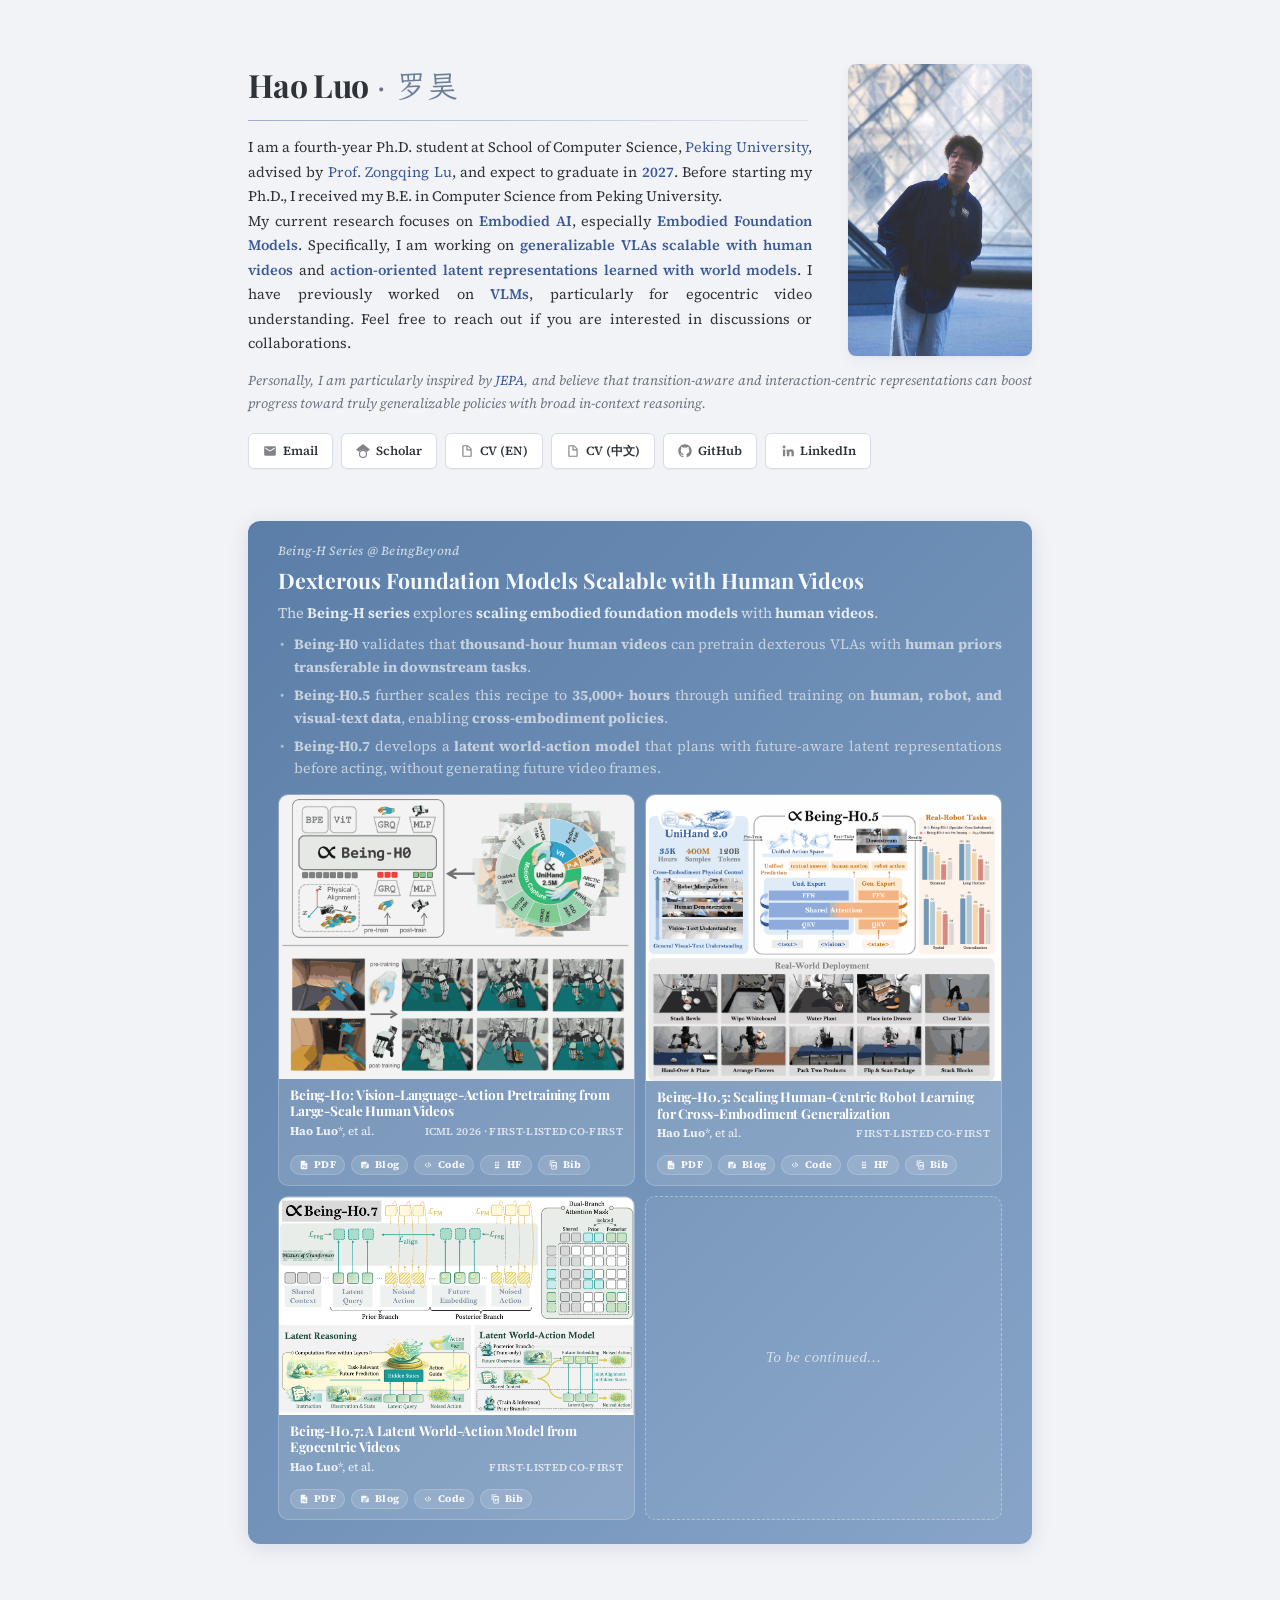
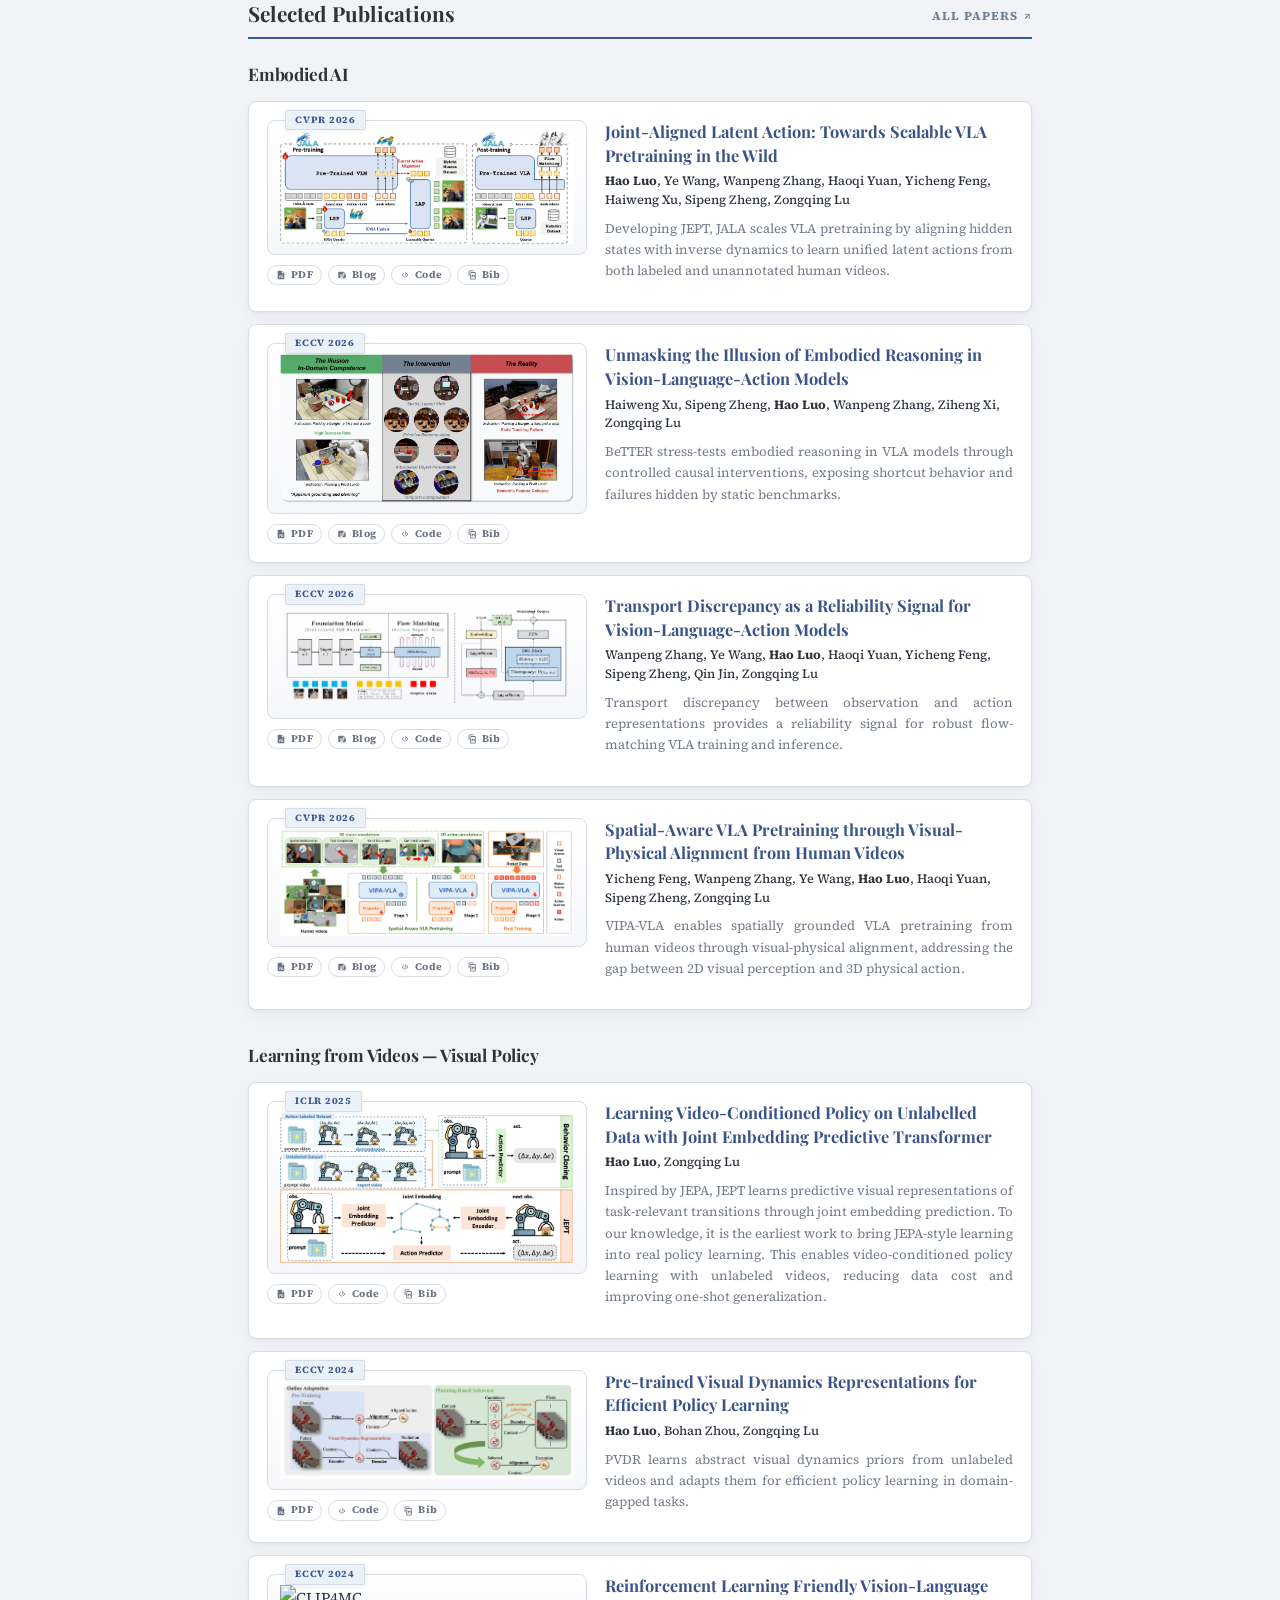
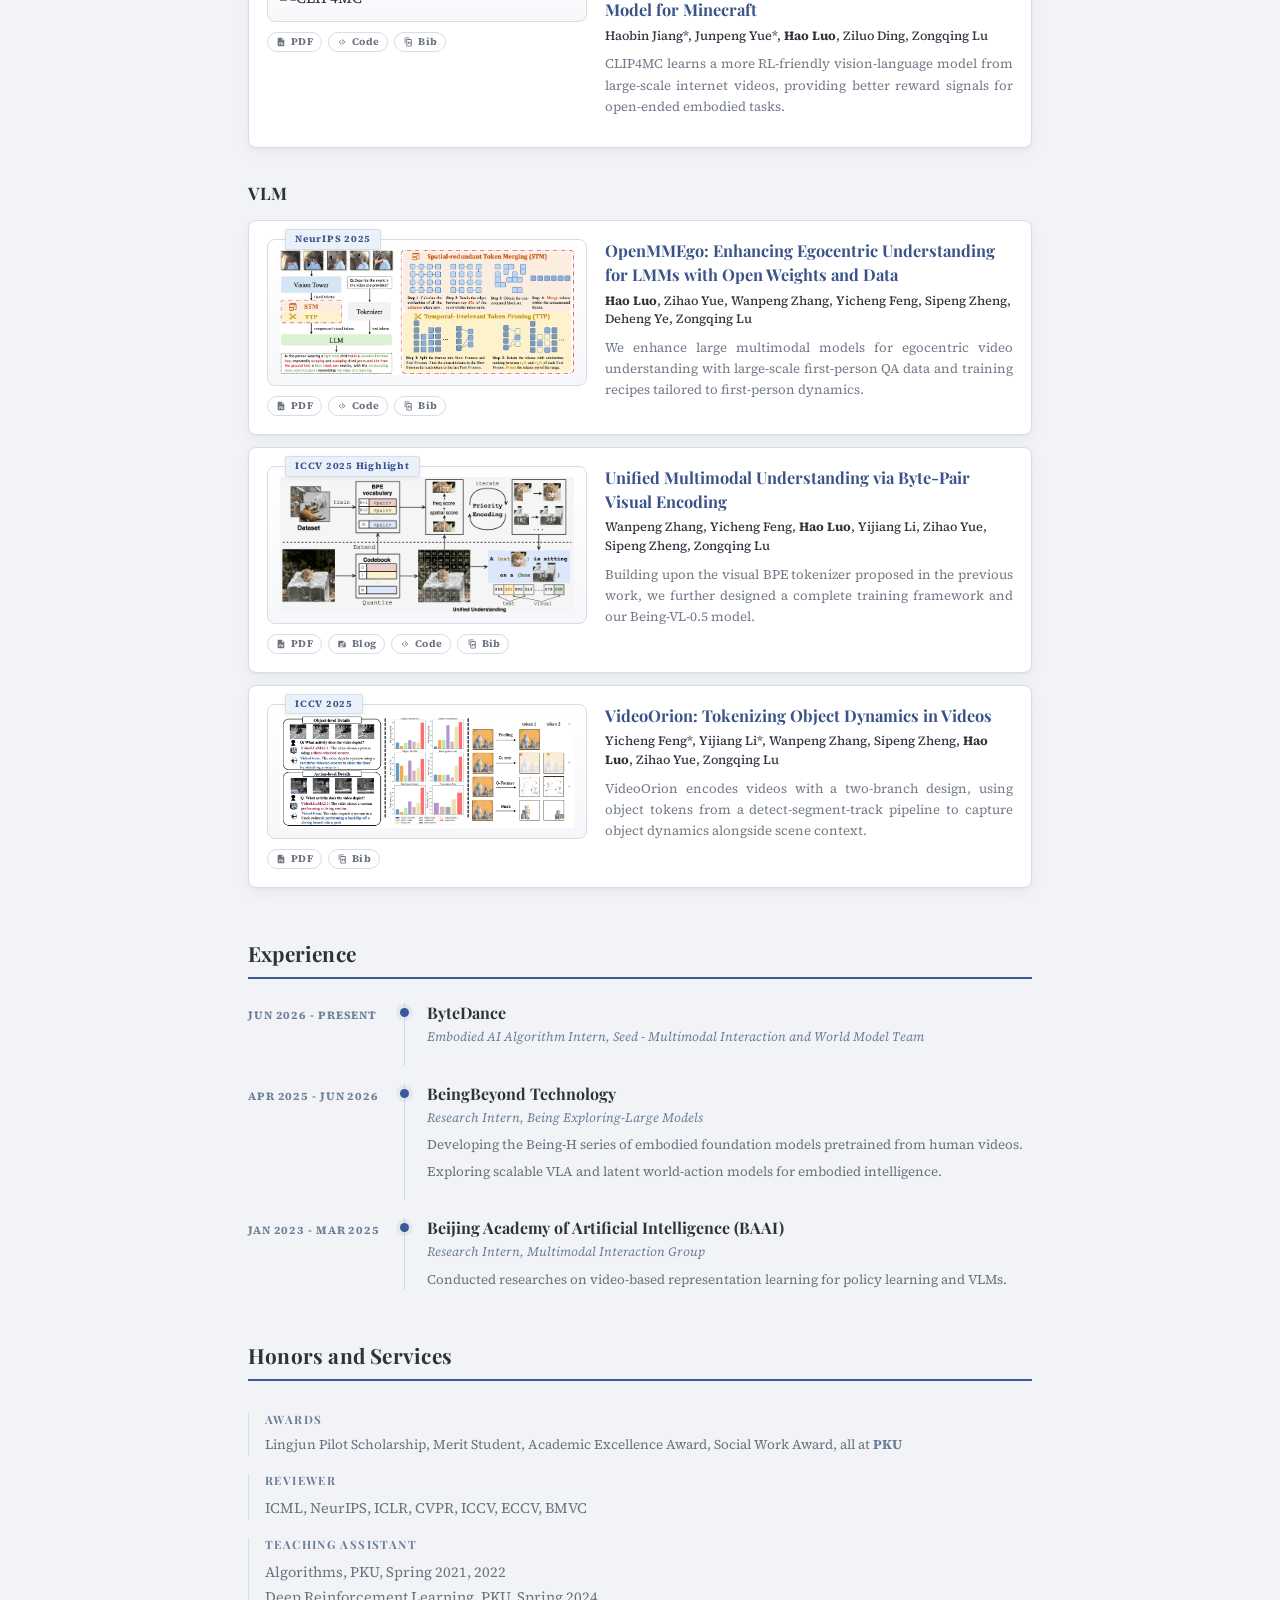
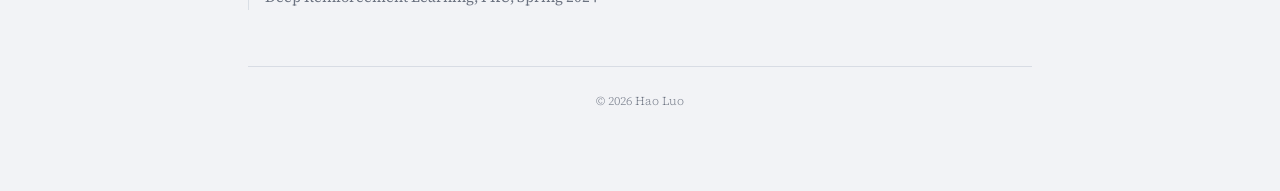
==== commit 845c2934: "update" ====
--- a/index.html
+++ b/index.html
@@ -407,7 +407,7 @@
       </article>
       <article class="closing-section">
         <h3 class="closing-heading">Reviewer</h3>
-        <p class="closing-body closing-body--wide">ICML, NeurIPS (before 2026), ICLR, CVPR, ICCV, ECCV, BMVC</p>
+        <p class="closing-body closing-body--wide">ICML, NeurIPS, ICLR, CVPR, ICCV, ECCV, BMVC</p>
       </article>
       <article class="closing-section">
         <h3 class="closing-heading">Teaching Assistant</h3>
--- a/assets/style.css
+++ b/assets/style.css
@@ -442,10 +442,15 @@
 .hero-paper-continuation {
   display: grid;
   place-items: center;
-  min-height: 100%;
-  color: rgba(255,255,255,.46);
+  text-align: center;
+  min-height: 130px;
+  padding: 18px 16px;
+  border: 1px dashed rgba(255,255,255,.34);
+  border-radius: 10px;
+  background: rgba(255,255,255,.05);
+  color: rgba(255,255,255,.66);
   font-family: 'Playfair Display', Georgia, serif;
-  font-size: .88rem;
+  font-size: .92rem;
   font-style: italic;
   letter-spacing: .035em;
 }
@@ -1173,7 +1178,7 @@
     grid-template-columns: 1fr;
   }
   .hero-paper-continuation {
-    min-height: 88px;
+    min-height: 96px;
   }
 
   .works-theme + .works-theme,
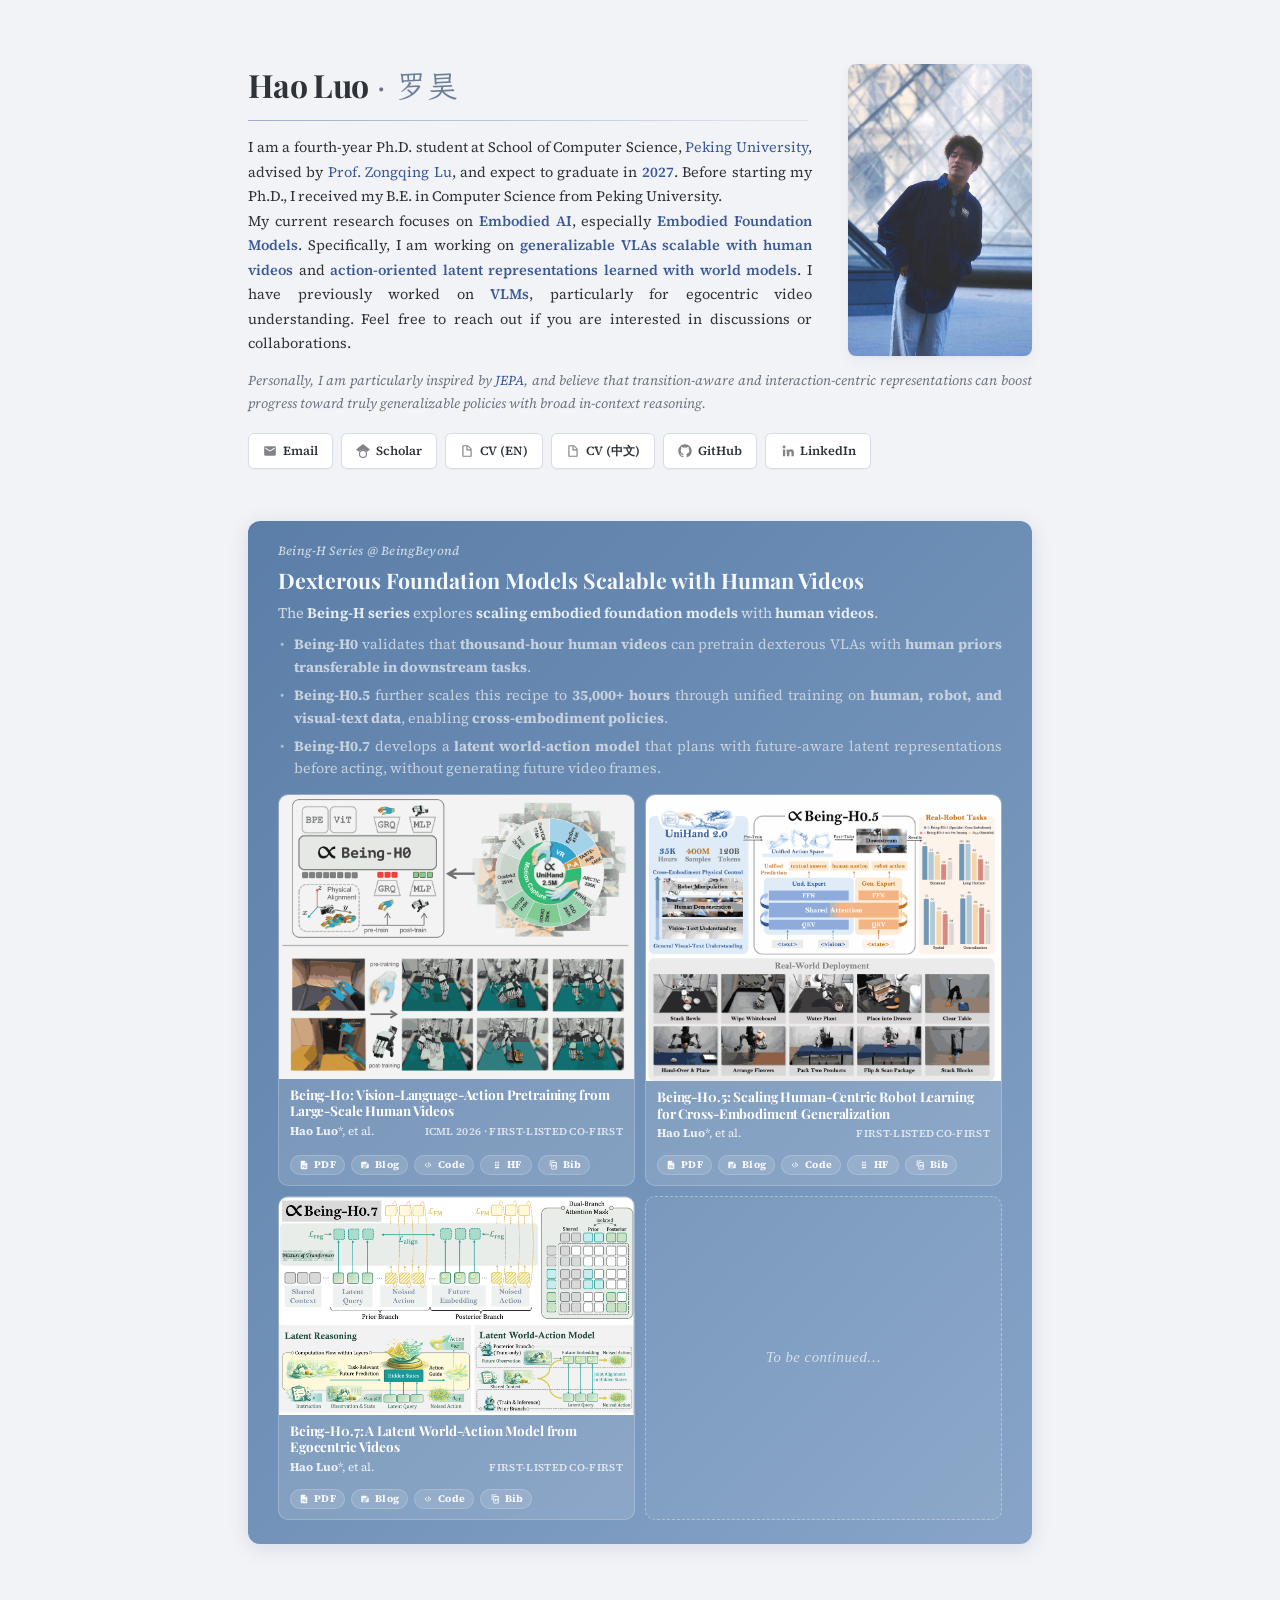
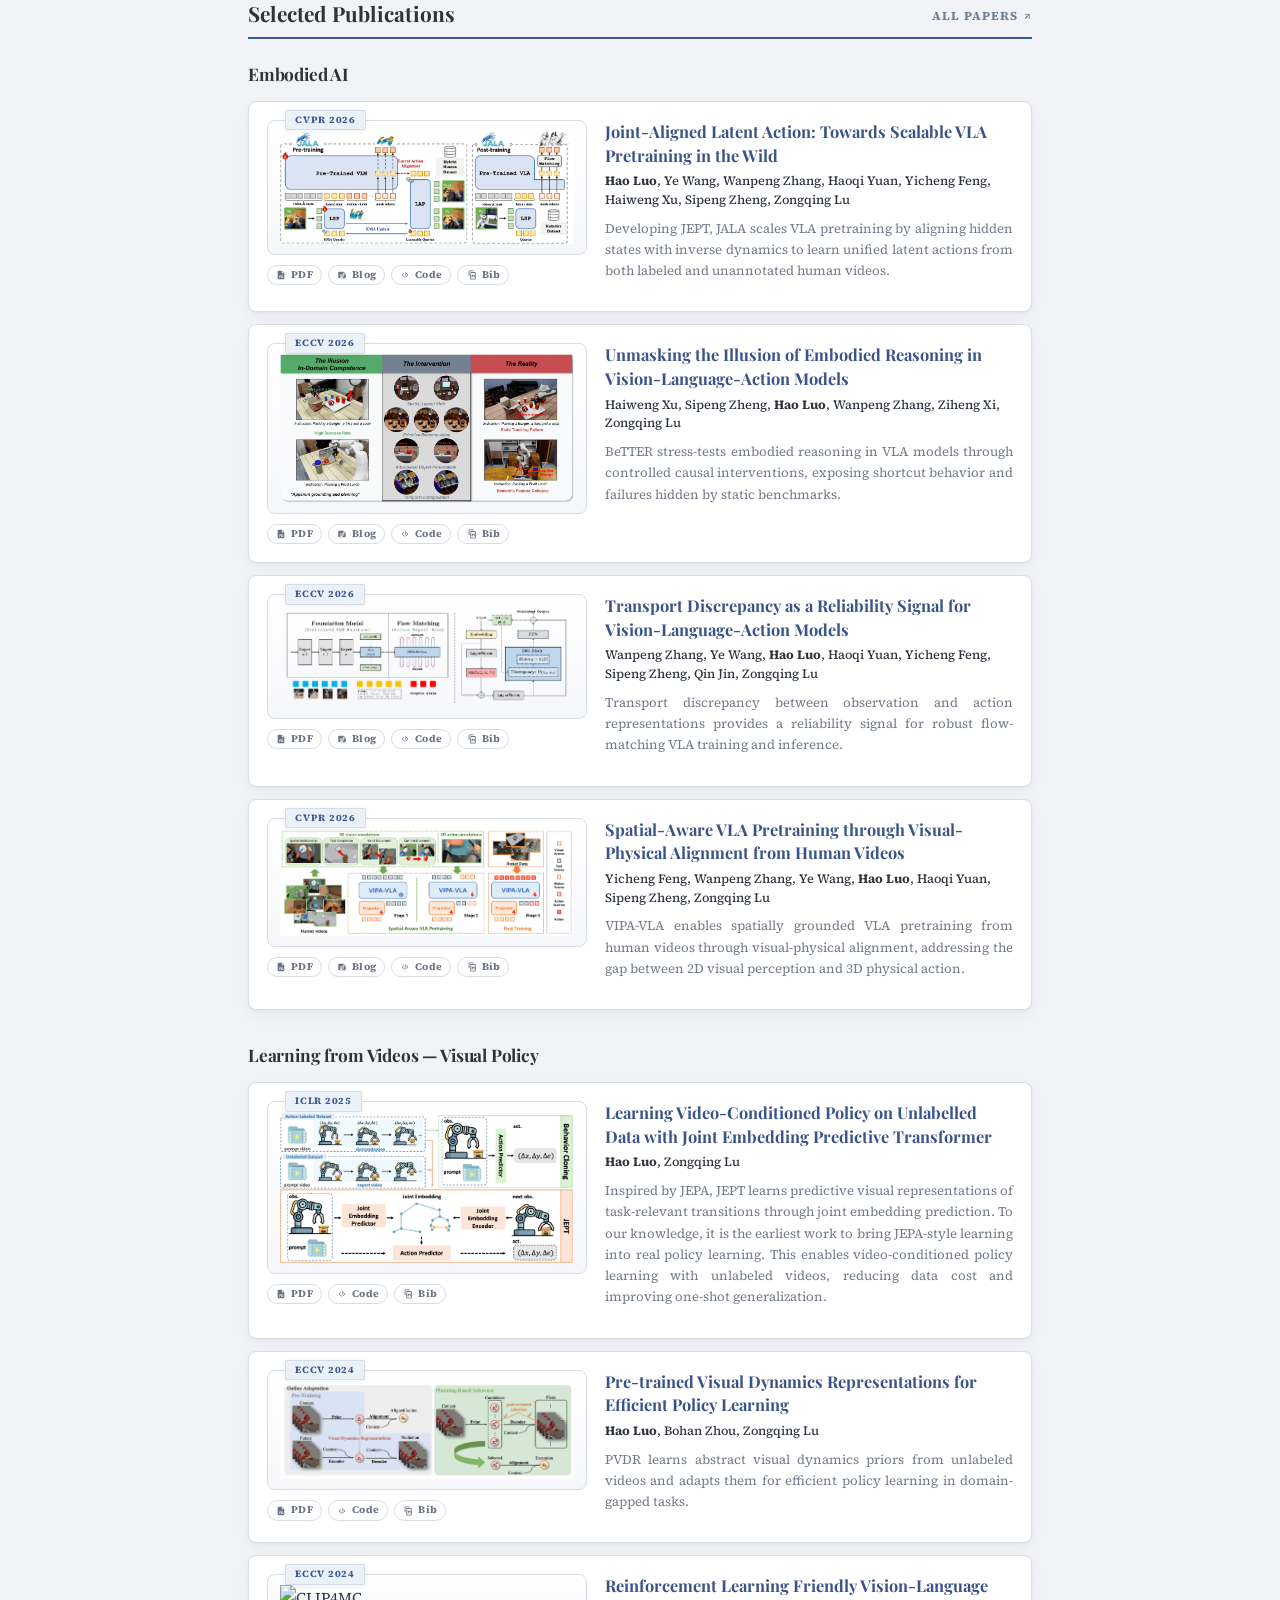
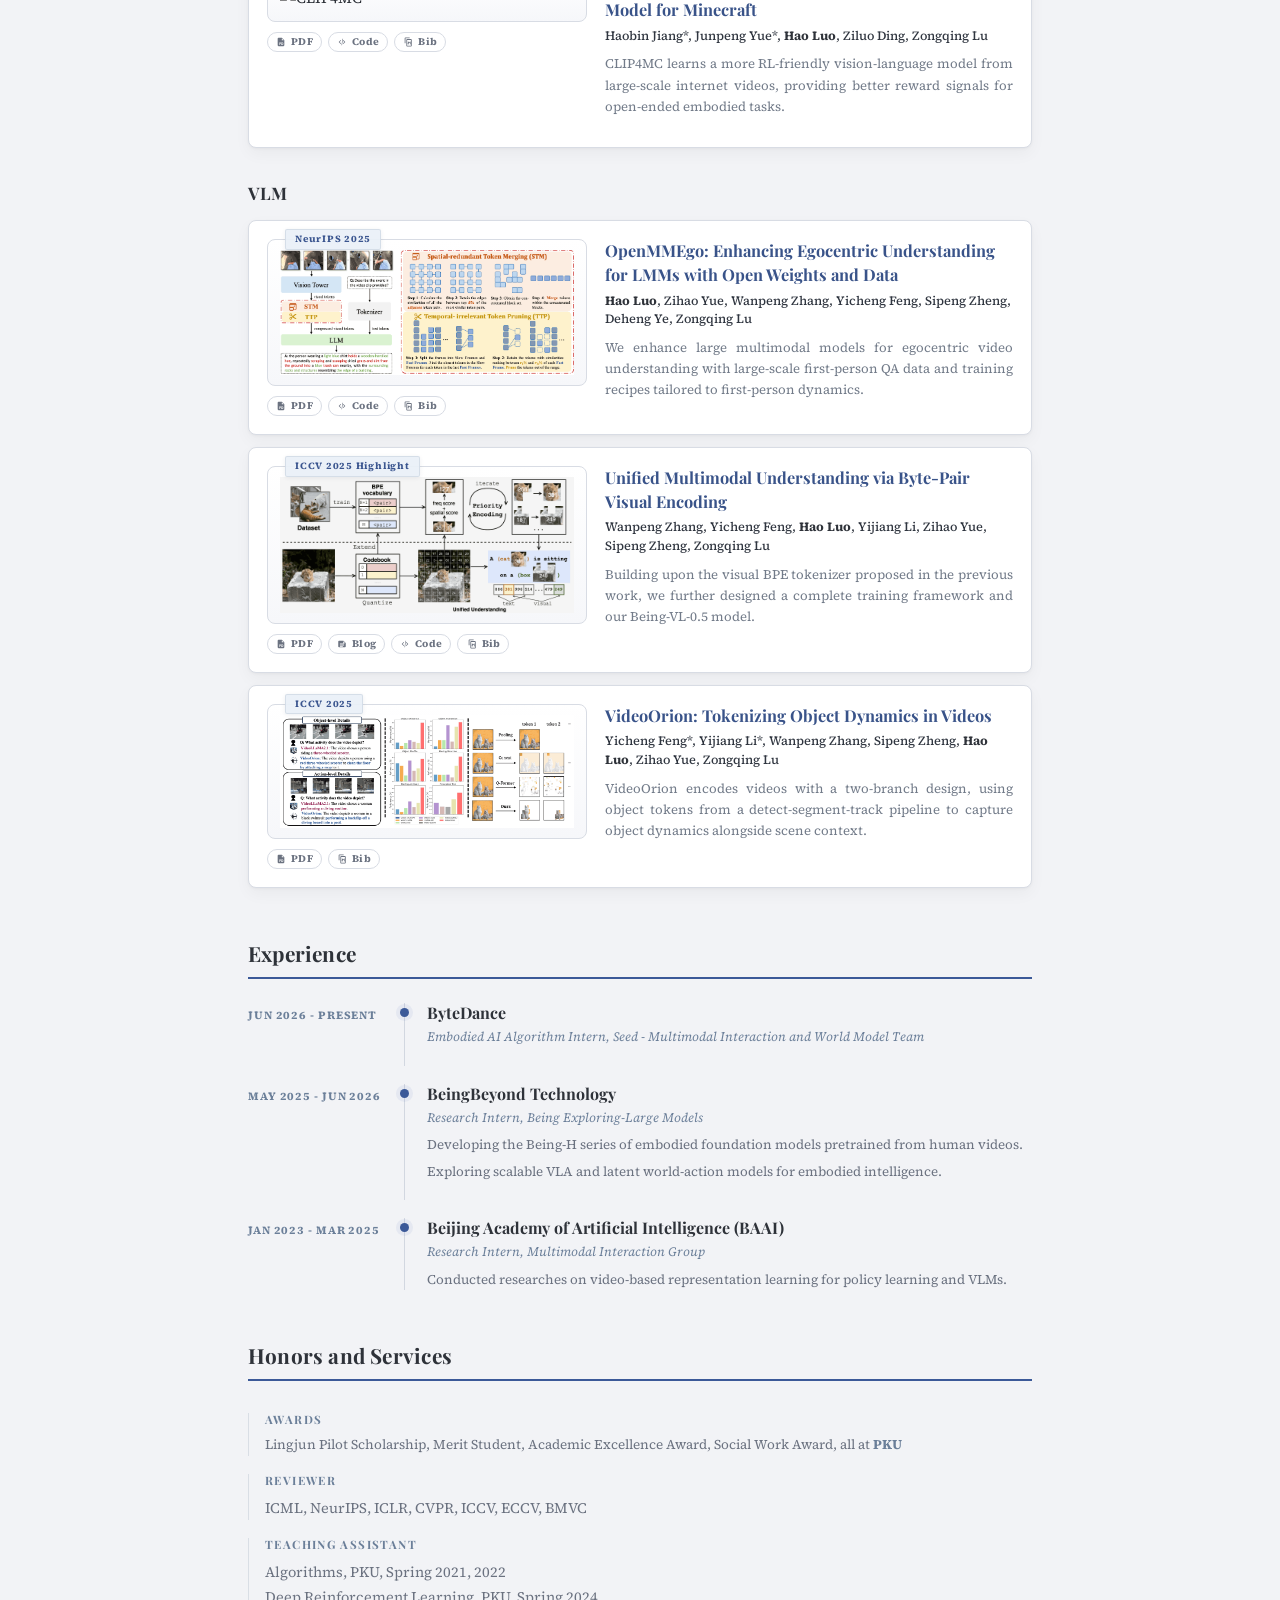
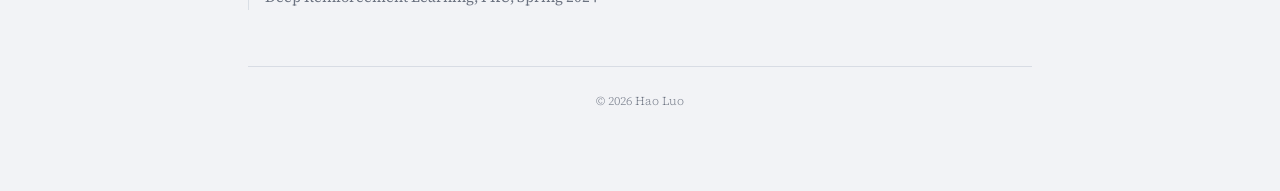
==== commit 9ab18702: "Fix experience dates" ====
--- a/index.html
+++ b/index.html
@@ -370,7 +370,7 @@
         </div>
       </article>
       <article class="experience-item">
-        <div class="experience-date">Apr 2025 - Jun 2026</div>
+        <div class="experience-date">May 2025 - Jun 2026</div>
         <div class="experience-body">
           <div class="experience-head">
             <h3>BeingBeyond Technology</h3>
